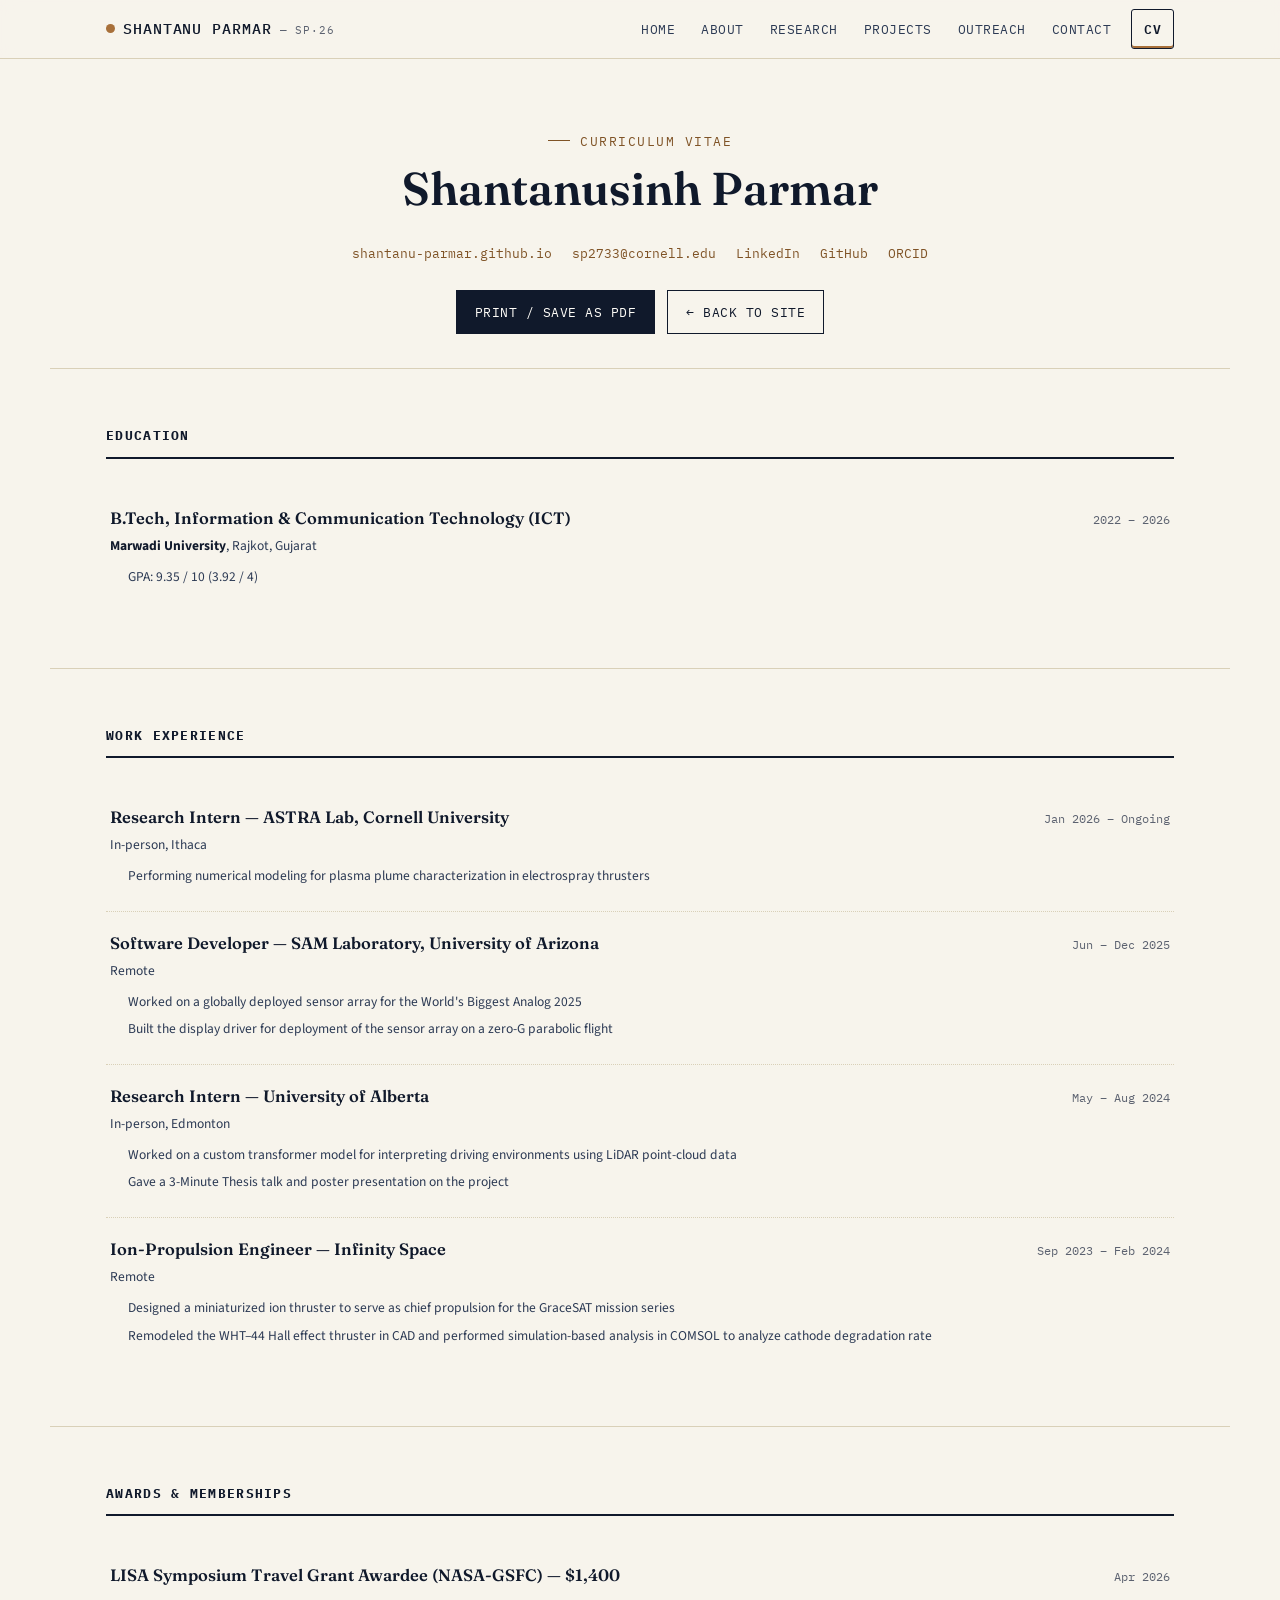
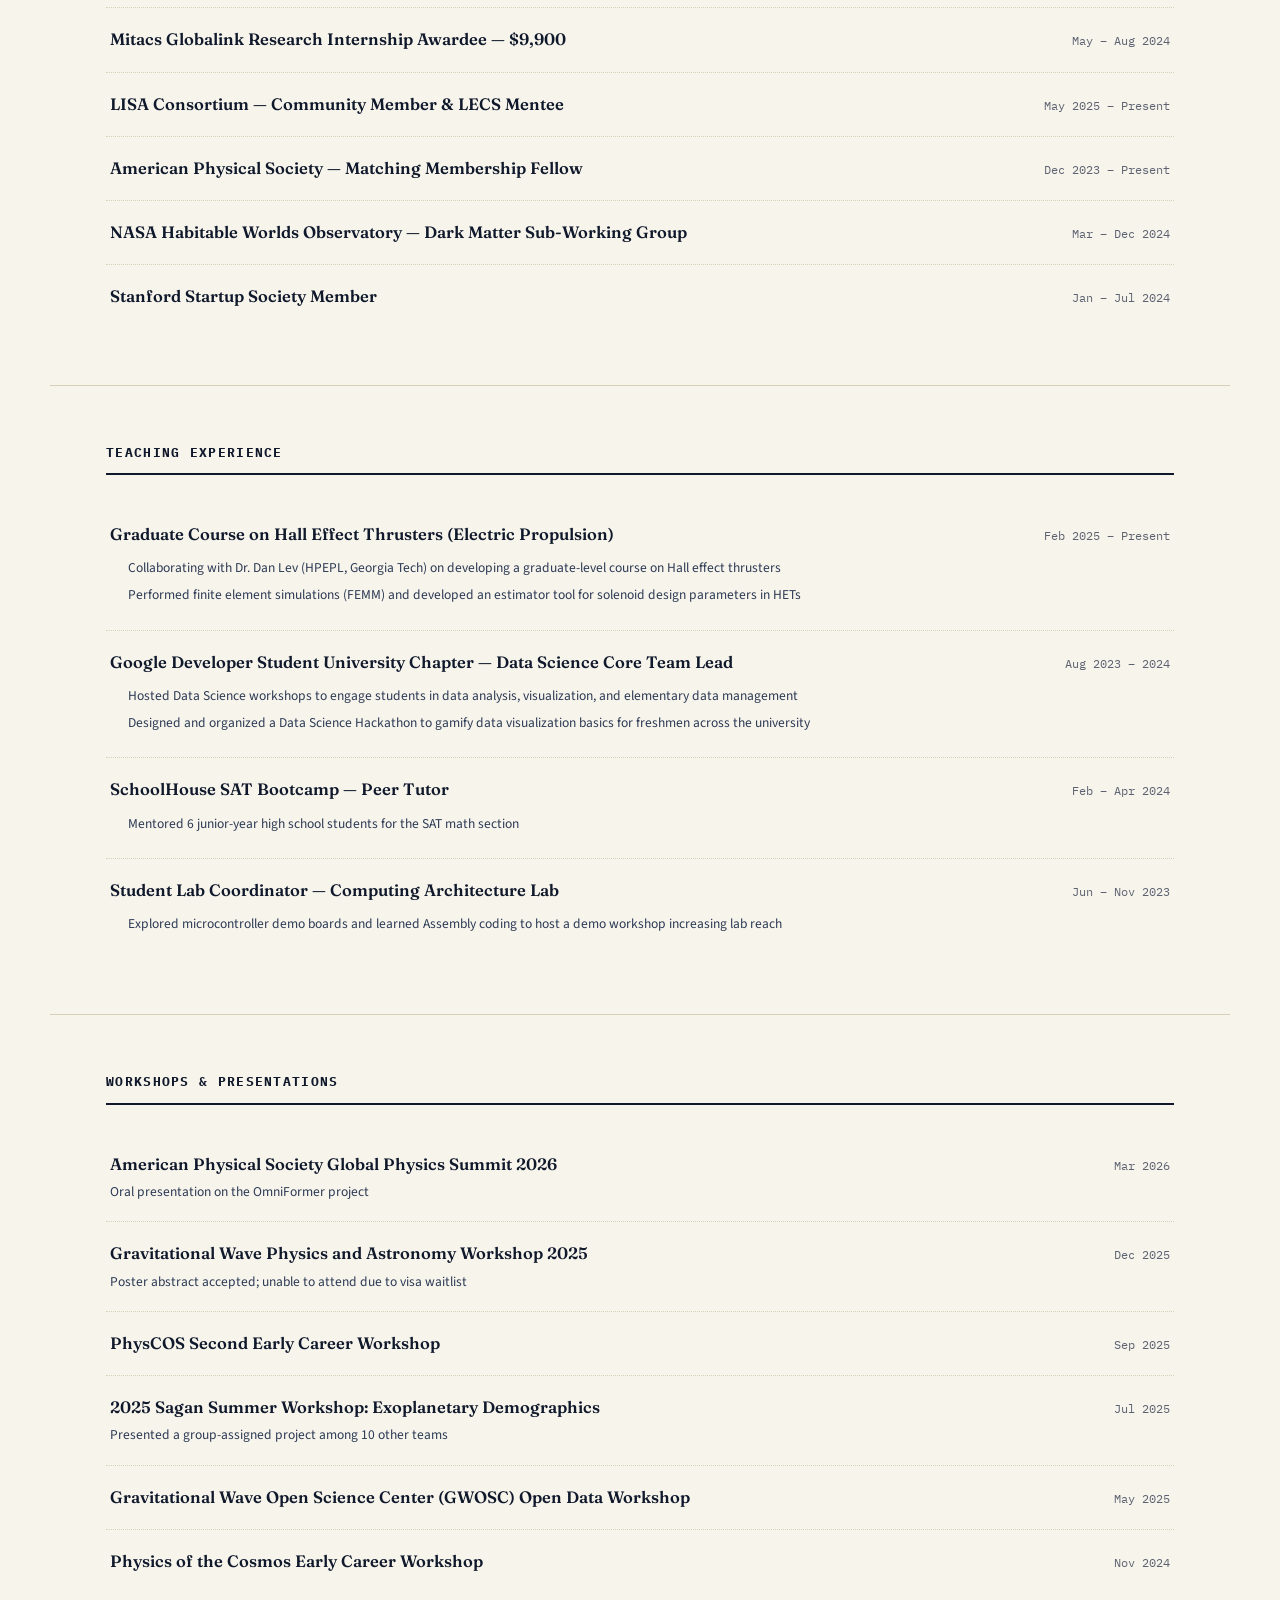
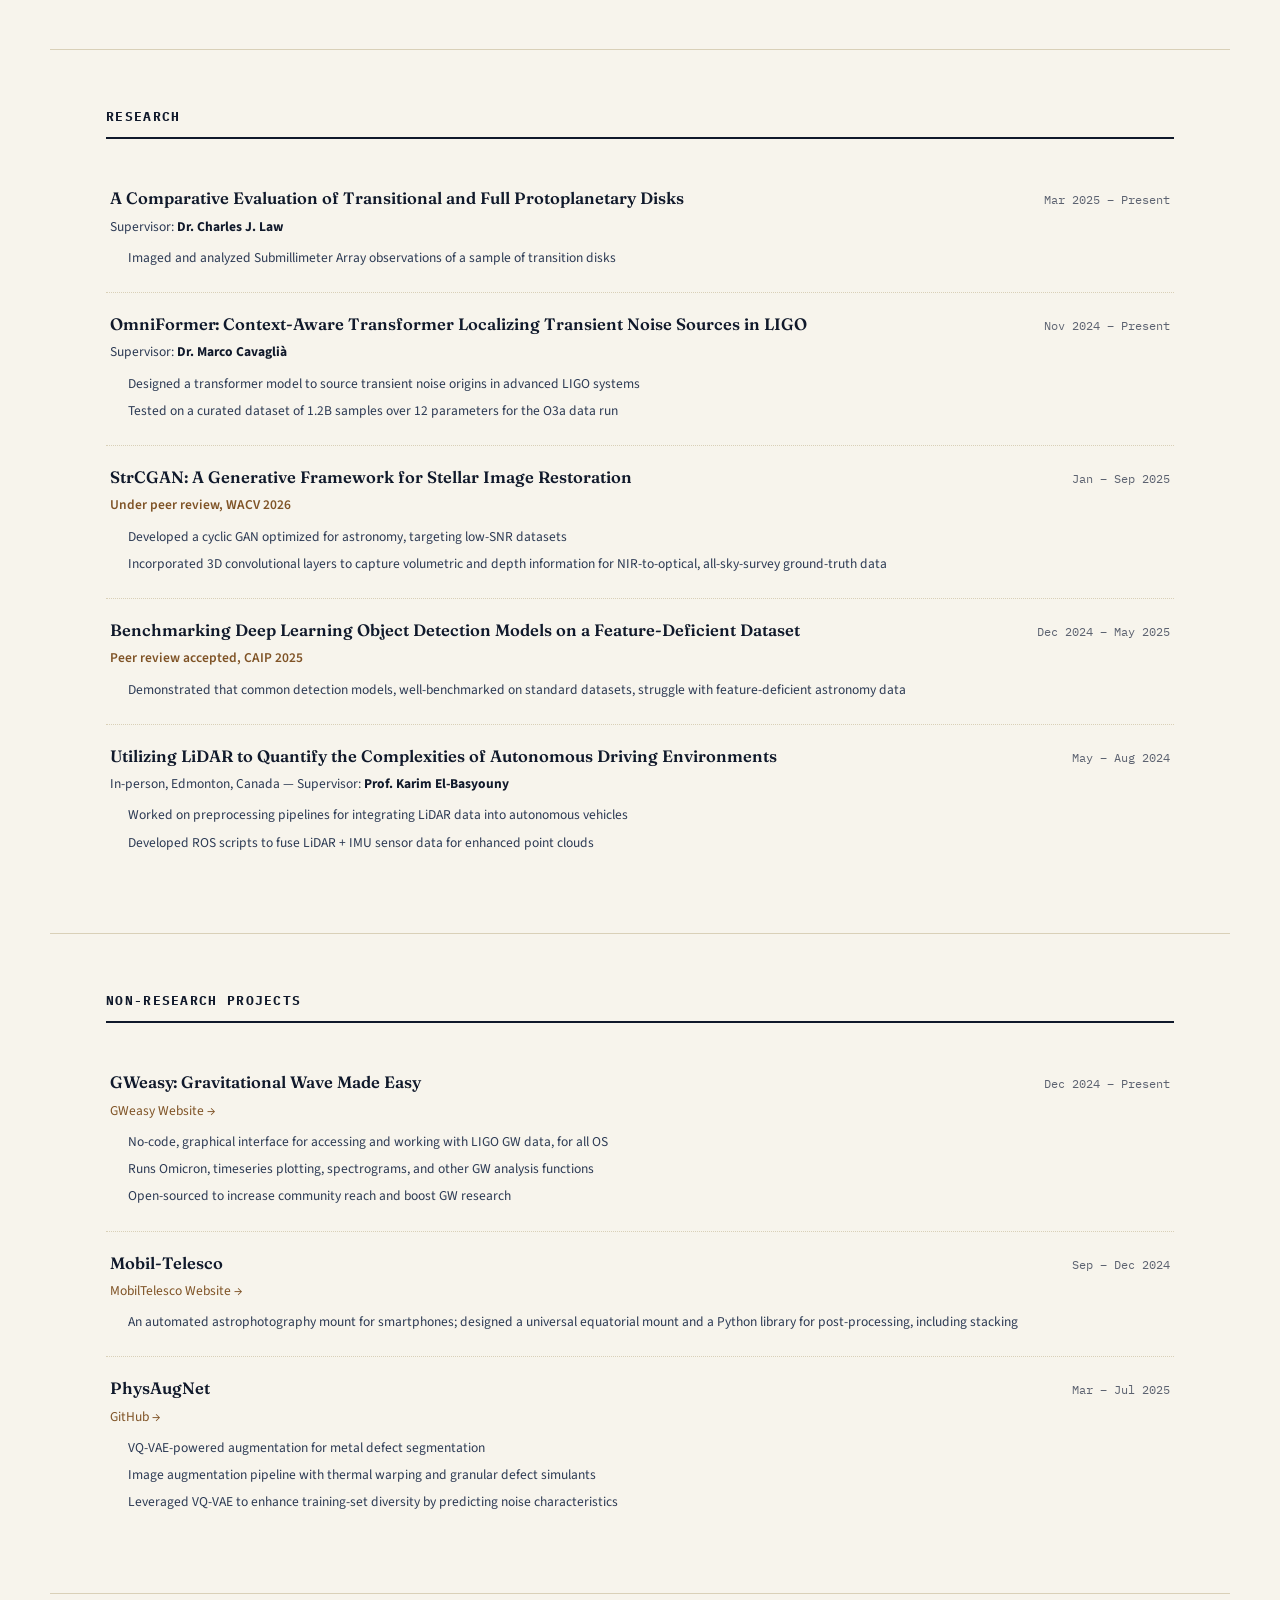
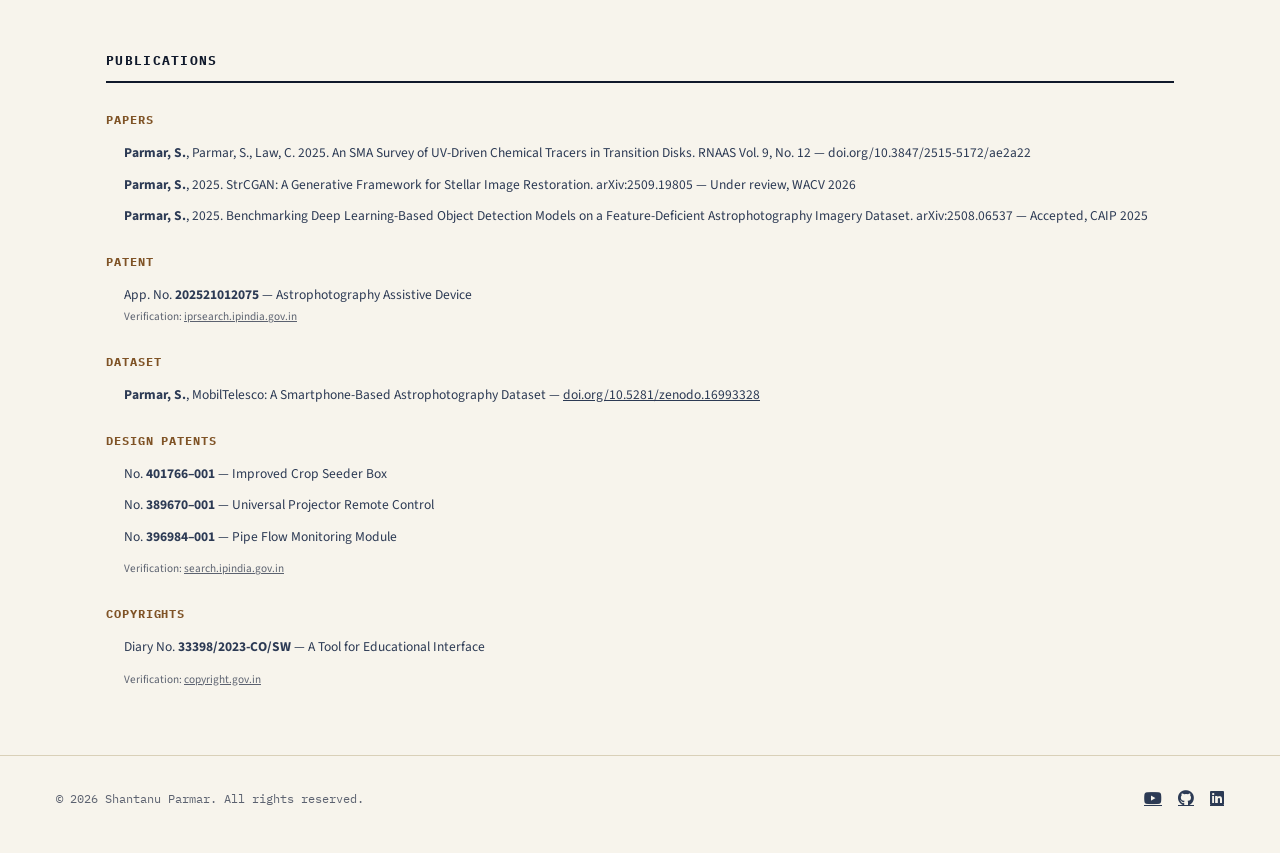
==== cv.html @ f1ae8188 "Update print statement from 'Hello' to 'Goodbye'" ====
<!DOCTYPE html>
<html lang="en">
<head>
<meta charset="utf-8">
<meta name="viewport" content="width=device-width, initial-scale=1">
<title>CV — Shantanu Parmar</title>
<meta name="author" content="Shantanu Parmar">
<link rel="preconnect" href="https://fonts.googleapis.com">
<link rel="preconnect" href="https://fonts.gstatic.com" crossorigin>
<link href="https://fonts.googleapis.com/css2?family=Fraunces:ital,opsz,wght@0,9..144,500;0,9..144,600;1,9..144,500&family=Source+Sans+3:wght@400;500;600;700&family=IBM+Plex+Mono:wght@400;500&display=swap" rel="stylesheet">
<link rel="stylesheet" href="https://cdnjs.cloudflare.com/ajax/libs/font-awesome/5.15.4/css/all.min.css">
<style>
/* ==========================================================================
   Shantanu Parmar — Academic site
   Design tokens
   ========================================================================== */
:root {
  /* Color */
  --ink:        #10192b;   /* primary dark ink — text, nav */
  --ink-soft:   #2c3a54;   /* secondary ink — subheads */
  --paper:      #f7f4ec;   /* warm parchment background */
  --paper-deep: #efe9d9;   /* recessed panel / card background */
  --paper-line: #d9d0b8;   /* hairline rule on paper */
  --brass:      #a8703a;   /* primary accent — links, active state */
  --brass-deep: #7f5326;   /* hover / pressed accent */
  --crimson:    #7c3230;   /* status: accepted / talk */
  --pine:       #3c5a44;   /* status: ongoing / oral */
  --slate:      #5c6270;   /* muted text */
  --white:      #fffdf8;

  /* Type */
  --font-display: 'Fraunces', 'Iowan Old Style', Georgia, serif;
  --font-body: 'Source Sans 3', 'Inter', -apple-system, BlinkMacSystemFont, sans-serif;
  --font-mono: 'IBM Plex Mono', 'SFMono-Regular', Consolas, monospace;

  /* Layout */
  --content-w: 980px;
  --wide-w: 1180px;
  --gutter: clamp(20px, 5vw, 56px);
}

/* ==========================================================================
   Reset
   ========================================================================== */
* { margin: 0; padding: 0; box-sizing: border-box; }

html {
  background: var(--paper);
  scroll-behavior: smooth;
}

body {
  font-family: var(--font-body);
  background: var(--paper);
  color: var(--ink);
  line-height: 1.65;
  font-size: 16px;
  -webkit-font-smoothing: antialiased;
}

a { color: inherit; }
img { max-width: 100%; display: block; }
ul { list-style: none; }

::selection { background: var(--brass); color: var(--white); }

:focus-visible {
  outline: 2px solid var(--brass);
  outline-offset: 3px;
}

/* faint star-field texture, used sparingly behind hero sections */
.field-tex {
  position: absolute;
  inset: 0;
  pointer-events: none;
  background-image:
    radial-gradient(1px 1px at 10% 20%, rgba(16,25,43,0.18) 0, transparent 60%),
    radial-gradient(1px 1px at 80% 10%, rgba(16,25,43,0.14) 0, transparent 60%),
    radial-gradient(1.5px 1.5px at 60% 65%, rgba(16,25,43,0.16) 0, transparent 60%),
    radial-gradient(1px 1px at 30% 80%, rgba(16,25,43,0.12) 0, transparent 60%),
    radial-gradient(1px 1px at 92% 55%, rgba(16,25,43,0.14) 0, transparent 60%),
    radial-gradient(1.5px 1.5px at 45% 35%, rgba(16,25,43,0.10) 0, transparent 60%);
  opacity: 0.9;
}

/* ==========================================================================
   Eyebrow / catalog-style labels — the page's recurring signature device.
   Modeled on astronomical object designations (e.g. "SP-01 · RESEARCH").
   ========================================================================== */
.eyebrow {
  display: inline-flex;
  align-items: center;
  gap: 10px;
  font-family: var(--font-mono);
  font-size: 12.5px;
  letter-spacing: 0.12em;
  text-transform: uppercase;
  color: var(--brass-deep);
}

.eyebrow::before {
  content: '';
  width: 22px;
  height: 1px;
  background: var(--brass-deep);
  display: inline-block;
}

/* ==========================================================================
   Header / Navigation
   ========================================================================== */
.site-header {
  position: sticky;
  top: 0;
  z-index: 100;
  background: rgba(247, 244, 236, 0.92);
  backdrop-filter: blur(8px);
  border-bottom: 1px solid var(--paper-line);
}

.nav-wrap {
  max-width: var(--wide-w);
  margin: 0 auto;
  padding: 16px var(--gutter);
  display: flex;
  align-items: center;
  justify-content: space-between;
  gap: 24px;
}

.brand {
  font-family: var(--font-mono);
  font-size: 15px;
  font-weight: 500;
  letter-spacing: 0.06em;
  text-decoration: none;
  color: var(--ink);
  display: flex;
  align-items: baseline;
  gap: 8px;
  white-space: nowrap;
}

.brand .mark {
  display: inline-block;
  width: 9px;
  height: 9px;
  border-radius: 50%;
  background: var(--brass);
  transform: translateY(-1px);
}

.brand small {
  font-size: 11px;
  color: var(--slate);
  font-weight: 400;
}

nav.primary-nav ul {
  display: flex;
  align-items: center;
  gap: 2px;
  flex-wrap: wrap;
}

nav.primary-nav a {
  font-family: var(--font-mono);
  font-size: 12.5px;
  letter-spacing: 0.04em;
  text-transform: uppercase;
  text-decoration: none;
  color: var(--ink-soft);
  padding: 8px 12px;
  border-radius: 3px;
  transition: color 0.15s ease, background 0.15s ease;
}

nav.primary-nav a:hover { color: var(--brass-deep); background: var(--paper-deep); }

nav.primary-nav a.active {
  color: var(--ink);
  font-weight: 600;
  box-shadow: inset 0 -2px 0 var(--brass);
}

nav.primary-nav a.cv-link {
  border: 1px solid var(--ink);
  color: var(--ink);
  margin-left: 6px;
}
nav.primary-nav a.cv-link:hover { background: var(--ink); color: var(--white); }

.nav-toggle {
  display: none;
  background: none;
  border: 1px solid var(--ink);
  width: 38px;
  height: 34px;
  border-radius: 3px;
  cursor: pointer;
  align-items: center;
  justify-content: center;
}
.nav-toggle span, .nav-toggle span::before, .nav-toggle span::after {
  content: '';
  display: block;
  width: 18px;
  height: 1.5px;
  background: var(--ink);
  position: relative;
}
.nav-toggle span::before { position: absolute; top: -6px; }
.nav-toggle span::after { position: absolute; top: 6px; }

@media (max-width: 880px) {
  .nav-toggle { display: flex; }
  nav.primary-nav {
    display: none;
    width: 100%;
    order: 3;
  }
  nav.primary-nav.open { display: block; }
  nav.primary-nav ul { flex-direction: column; align-items: stretch; padding: 10px 0 4px; }
  nav.primary-nav a { padding: 10px 4px; }
  .nav-wrap { flex-wrap: wrap; }
}

/* ==========================================================================
   Page header (non-home pages)
   ========================================================================== */
.page-header {
  max-width: var(--wide-w);
  margin: 0 auto;
  padding: 64px var(--gutter) 40px;
  border-bottom: 1px solid var(--paper-line);
}

.page-header h1 {
  font-family: var(--font-display);
  font-size: clamp(34px, 5vw, 52px);
  font-weight: 600;
  margin-top: 14px;
  color: var(--ink);
}

.page-header .lede {
  font-size: 17px;
  color: var(--slate);
  max-width: 640px;
  margin-top: 14px;
}

/* ==========================================================================
   Hero (home page)
   ========================================================================== */
.hero {
  position: relative;
  overflow: hidden;
  border-bottom: 1px solid var(--paper-line);
}

.hero-inner {
  position: relative;
  z-index: 1;
  max-width: var(--wide-w);
  margin: 0 auto;
  padding: 88px var(--gutter) 72px;
  display: grid;
  grid-template-columns: 1.4fr 1fr;
  gap: 56px;
  align-items: center;
}

.hero h1 {
  font-family: var(--font-display);
  font-size: clamp(40px, 6vw, 68px);
  line-height: 1.04;
  font-weight: 600;
  color: var(--ink);
  margin: 18px 0 20px;
}

.hero h1 em {
  font-style: italic;
  color: var(--brass-deep);
}

.hero .role {
  font-size: 18px;
  color: var(--ink-soft);
  max-width: 520px;
  margin-bottom: 26px;
}

.hero .coords {
  font-family: var(--font-mono);
  font-size: 12.5px;
  color: var(--slate);
  border-top: 1px solid var(--paper-line);
  padding-top: 16px;
  margin-top: 30px;
  display: flex;
  flex-wrap: wrap;
  gap: 24px;
}

.hero-actions {
  display: flex;
  gap: 12px;
  flex-wrap: wrap;
}

.hero-portrait {
  position: relative;
  justify-self: center;
}

.hero-portrait .frame {
  width: 100%;
  max-width: 320px;
  aspect-ratio: 4/5;
  overflow: hidden;
  border: 1px solid var(--ink);
  background: var(--paper-deep);
  box-shadow: 10px 10px 0 var(--paper-line);
}

.hero-portrait img { width: 100%; height: 100%; object-fit: cover; }

.hero-portrait .tag {
  position: absolute;
  bottom: -14px;
  left: -14px;
  background: var(--ink);
  color: var(--white);
  font-family: var(--font-mono);
  font-size: 11px;
  letter-spacing: 0.08em;
  padding: 6px 10px;
}

@media (max-width: 780px) {
  .hero-inner { grid-template-columns: 1fr; padding-top: 56px; }
  .hero-portrait { order: -1; max-width: 220px; margin: 0 auto; }
}

/* ==========================================================================
   Buttons
   ========================================================================== */
.btn {
  display: inline-flex;
  align-items: center;
  gap: 8px;
  font-family: var(--font-mono);
  font-size: 12.5px;
  letter-spacing: 0.04em;
  text-transform: uppercase;
  text-decoration: none;
  padding: 11px 18px;
  border: 1px solid var(--ink);
  color: var(--ink);
  transition: all 0.15s ease;
  background: transparent;
}
.btn:hover { background: var(--ink); color: var(--white); }

.btn.primary { background: var(--ink); color: var(--white); }
.btn.primary:hover { background: var(--brass-deep); border-color: var(--brass-deep); }

.btn.small { padding: 7px 12px; font-size: 11.5px; }

/* ==========================================================================
   Sections / generic content blocks
   ========================================================================== */
.section {
  max-width: var(--wide-w);
  margin: 0 auto;
  padding: 56px var(--gutter);
  border-bottom: 1px solid var(--paper-line);
}

.section:last-of-type { border-bottom: none; }

.section-head {
  margin-bottom: 34px;
  max-width: 640px;
}

.section-head h2 {
  font-family: var(--font-display);
  font-size: clamp(26px, 3.4vw, 36px);
  font-weight: 600;
  margin-top: 10px;
}

.section-head p { color: var(--slate); margin-top: 10px; font-size: 15px; }

/* ==========================================================================
   Home — highlight strip
   ========================================================================== */
.stat-strip {
  display: grid;
  grid-template-columns: repeat(4, 1fr);
  border: 1px solid var(--ink);
}

.stat-strip div {
  padding: 22px 20px;
  border-right: 1px solid var(--paper-line);
}
.stat-strip div:last-child { border-right: none; }

.stat-strip .num {
  font-family: var(--font-display);
  font-size: 30px;
  color: var(--ink);
}
.stat-strip .label {
  font-family: var(--font-mono);
  font-size: 11px;
  letter-spacing: 0.06em;
  text-transform: uppercase;
  color: var(--slate);
  margin-top: 6px;
}

@media (max-width: 700px) {
  .stat-strip { grid-template-columns: 1fr 1fr; }
  .stat-strip div:nth-child(2) { border-right: none; }
  .stat-strip div:nth-child(1), .stat-strip div:nth-child(2) { border-bottom: 1px solid var(--paper-line); }
}

/* ==========================================================================
   Home — focus areas
   ========================================================================== */
.focus-grid {
  display: grid;
  grid-template-columns: repeat(3, 1fr);
  gap: 1px;
  background: var(--paper-line);
  border: 1px solid var(--paper-line);
}

.focus-card {
  background: var(--paper);
  padding: 28px 24px;
}

.focus-card .idx {
  font-family: var(--font-mono);
  font-size: 12px;
  color: var(--brass-deep);
}

.focus-card h3 {
  font-family: var(--font-display);
  font-size: 20px;
  margin: 10px 0 8px;
}

.focus-card p { font-size: 14.5px; color: var(--slate); }

@media (max-width: 780px) {
  .focus-grid { grid-template-columns: 1fr; }
}

/* ==========================================================================
   About page
   ========================================================================== */
.about-layout {
  display: grid;
  grid-template-columns: 300px 1fr;
  gap: 48px;
}

.about-layout .portrait {
  border: 1px solid var(--ink);
  overflow: hidden;
  aspect-ratio: 4/5;
}
.about-layout .portrait img { width: 100%; height: 100%; object-fit: cover; }

.about-copy p { margin-bottom: 16px; font-size: 15.5px; }
.about-copy p:last-child { margin-bottom: 0; }

@media (max-width: 720px) {
  .about-layout { grid-template-columns: 1fr; }
  .about-layout .portrait { max-width: 240px; margin: 0 auto; }
}

/* Education timeline */
.timeline { border-top: 1px solid var(--ink); }

.timeline-item {
  border-bottom: 1px solid var(--paper-line);
}

.timeline-head {
  width: 100%;
  display: flex;
  align-items: center;
  justify-content: space-between;
  gap: 20px;
  padding: 20px 4px;
  background: none;
  border: none;
  cursor: pointer;
  text-align: left;
  font-family: var(--font-body);
}

.timeline-head .inst {
  display: flex;
  align-items: center;
  gap: 16px;
}

.timeline-head img {
  width: 52px;
  height: 52px;
  object-fit: contain;
  background: var(--white);
  border: 1px solid var(--paper-line);
  padding: 4px;
  flex-shrink: 0;
}

.timeline-head h3 {
  font-family: var(--font-display);
  font-size: 19px;
  font-weight: 600;
}

.timeline-head .yrs {
  font-family: var(--font-mono);
  font-size: 12px;
  color: var(--slate);
  white-space: nowrap;
}

.timeline-head .chev {
  font-family: var(--font-mono);
  color: var(--brass-deep);
  transition: transform 0.2s ease;
  flex-shrink: 0;
}

.timeline-item.open .chev { transform: rotate(45deg); }

.timeline-body {
  display: none;
  padding: 0 4px 26px 68px;
}
.timeline-item.open .timeline-body { display: block; }

.timeline-body li {
  font-size: 14px;
  color: var(--ink-soft);
  padding: 6px 0;
  border-bottom: 1px dotted var(--paper-line);
}
.timeline-body li:last-child { border-bottom: none; }
.timeline-body a { color: var(--brass-deep); }

/* Associations */
.assoc-grid {
  display: grid;
  grid-template-columns: repeat(auto-fit, minmax(200px, 1fr));
  gap: 20px;
}

.assoc-card {
  border: 1px solid var(--paper-line);
  background: var(--paper-deep);
  padding: 20px;
  text-align: center;
}

.assoc-card img { height: 56px; margin: 0 auto 14px; object-fit: contain; }
.assoc-card p { font-size: 13px; color: var(--ink-soft); }
.assoc-card b { color: var(--ink); }

/* ==========================================================================
   Research
   ========================================================================== */
.domain-label {
  font-family: var(--font-mono);
  font-size: 13px;
  letter-spacing: 0.1em;
  text-transform: uppercase;
  color: var(--ink);
  border-bottom: 2px solid var(--ink);
  padding-bottom: 10px;
  margin: 48px 0 28px;
}
.domain-label:first-child { margin-top: 0; }

.research-card {
  display: grid;
  grid-template-columns: 260px 1fr;
  gap: 30px;
  padding: 30px 0;
  border-bottom: 1px solid var(--paper-line);
}
.research-card:last-child { border-bottom: none; }

.research-card .media {
  width: 100%;
  aspect-ratio: 16/10;
  overflow: hidden;
  border: 1px solid var(--ink);
  background: #000;
}
.research-card .media img, .research-card .media video { width: 100%; height: 100%; object-fit: cover; }

.research-card h3 {
  font-family: var(--font-display);
  font-size: 19px;
  font-weight: 600;
  margin-bottom: 8px;
}

.tag-row { display: flex; flex-wrap: wrap; gap: 8px; margin-bottom: 10px; }

.tag {
  font-family: var(--font-mono);
  font-size: 11px;
  letter-spacing: 0.03em;
  padding: 4px 9px;
  border: 1px solid currentColor;
}
.tag.venue { color: var(--brass-deep); }
.tag.accepted { color: var(--pine); }
.tag.talk { color: var(--crimson); }
.tag.status { color: var(--slate); }

.research-card .meta {
  font-family: var(--font-mono);
  font-size: 12px;
  color: var(--slate);
  font-style: normal;
  margin-bottom: 12px;
}

.research-card p.abstract { font-size: 14.5px; color: var(--ink-soft); margin-bottom: 14px; }

.link-row { display: flex; flex-wrap: wrap; gap: 10px; }
.link-row a {
  font-family: var(--font-mono);
  font-size: 11.5px;
  text-transform: uppercase;
  letter-spacing: 0.03em;
  text-decoration: none;
  padding: 7px 12px;
  border: 1px solid var(--ink);
  color: var(--ink);
}
.link-row a:hover { background: var(--ink); color: var(--white); }

@media (max-width: 720px) {
  .research-card { grid-template-columns: 1fr; }
}

/* ==========================================================================
   Projects
   ========================================================================== */
.project-grid {
  display: grid;
  grid-template-columns: repeat(auto-fit, minmax(260px, 1fr));
  gap: 24px;
}

.project-card {
  border: 1px solid var(--paper-line);
  background: var(--white);
  transition: box-shadow 0.15s ease, transform 0.15s ease;
}
.project-card:hover { box-shadow: 6px 6px 0 var(--paper-line); transform: translate(-2px, -2px); }

.project-card .thumb {
  aspect-ratio: 16/10;
  overflow: hidden;
  border-bottom: 1px solid var(--paper-line);
  background: var(--paper-deep);
}
.project-card .thumb img { width: 100%; height: 100%; object-fit: cover; }

.project-card .body { padding: 18px; }
.project-card h3 {
  font-family: var(--font-display);
  font-size: 16.5px;
  font-weight: 600;
  margin-bottom: 12px;
  min-height: 44px;
}

.project-card .links { display: flex; gap: 14px; flex-wrap: wrap; }
.project-card .links a {
  font-family: var(--font-mono);
  font-size: 11.5px;
  text-transform: uppercase;
  color: var(--brass-deep);
  text-decoration: none;
}
.project-card .links a:hover { text-decoration: underline; }

/* ==========================================================================
   Outreach
   ========================================================================== */
.outreach-group h3 {
  font-family: var(--font-display);
  font-size: 20px;
  margin: 40px 0 16px;
}
.outreach-group:first-child h3 { margin-top: 0; }

.talk-list li {
  border-bottom: 1px solid var(--paper-line);
  padding: 14px 0;
  display: flex;
  justify-content: space-between;
  align-items: baseline;
  gap: 16px;
  flex-wrap: wrap;
}
.talk-list li:last-child { border-bottom: none; }

.talk-list .title { font-size: 14.5px; color: var(--ink-soft); flex: 1; min-width: 220px; }

.talk-list a.watch {
  font-family: var(--font-mono);
  font-size: 11.5px;
  text-transform: uppercase;
  text-decoration: none;
  color: var(--brass-deep);
  border-bottom: 1px solid var(--brass-deep);
  white-space: nowrap;
}
.talk-list a.watch:hover { color: var(--brass); }

/* ==========================================================================
   Contact
   ========================================================================== */
.contact-grid {
  display: grid;
  grid-template-columns: repeat(auto-fit, minmax(220px, 1fr));
  gap: 1px;
  background: var(--paper-line);
  border: 1px solid var(--paper-line);
}

.contact-card {
  background: var(--paper);
  padding: 26px 22px;
}

.contact-card h3 {
  font-family: var(--font-mono);
  font-size: 12px;
  letter-spacing: 0.08em;
  text-transform: uppercase;
  color: var(--brass-deep);
  margin-bottom: 10px;
}

.contact-card a, .contact-card span { font-size: 14.5px; color: var(--ink-soft); text-decoration: none; }
.contact-card a:hover { color: var(--brass-deep); text-decoration: underline; }

.contact-card ul.icons { display: flex; gap: 16px; }
.contact-card ul.icons a { font-size: 20px; color: var(--ink); }
.contact-card ul.icons a:hover { color: var(--brass-deep); }

/* Beyond research / hobbies strip */
.photo-strip {
  display: flex;
  gap: 6px;
  overflow-x: auto;
  padding-bottom: 6px;
}
.photo-strip img {
  width: 150px;
  height: 190px;
  object-fit: cover;
  border: 1px solid var(--ink);
  flex-shrink: 0;
}

/* ==========================================================================
   Footer
   ========================================================================== */
footer.site-footer {
  border-top: 1px solid var(--paper-line);
  padding: 30px var(--gutter) 40px;
}

.footer-inner {
  max-width: var(--wide-w);
  margin: 0 auto;
  display: flex;
  justify-content: space-between;
  align-items: center;
  gap: 16px;
  flex-wrap: wrap;
}

.footer-inner .copy {
  font-family: var(--font-mono);
  font-size: 11.5px;
  color: var(--slate);
}

.footer-inner ul.icons { display: flex; gap: 16px; }
.footer-inner ul.icons a { color: var(--ink-soft); font-size: 16px; }
.footer-inner ul.icons a:hover { color: var(--brass-deep); }

/* ==========================================================================
   CV page
   ========================================================================== */
.cv-head {
  max-width: var(--wide-w);
  margin: 0 auto;
  padding: 64px var(--gutter) 34px;
  text-align: center;
  border-bottom: 1px solid var(--paper-line);
}

.cv-head h1 {
  font-family: var(--font-display);
  font-size: clamp(32px, 5vw, 46px);
  font-weight: 600;
  color: var(--ink);
}

.cv-head .meta-row {
  font-family: var(--font-mono);
  font-size: 12.5px;
  color: var(--slate);
  margin-top: 16px;
  display: flex;
  justify-content: center;
  gap: 20px;
  flex-wrap: wrap;
}
.cv-head .meta-row a { color: var(--brass-deep); text-decoration: none; }
.cv-head .meta-row a:hover { text-decoration: underline; }

.cv-actions {
  margin-top: 26px;
  display: flex;
  gap: 12px;
  justify-content: center;
  flex-wrap: wrap;
}

.cv-entry {
  padding: 18px 4px;
  border-bottom: 1px dotted var(--paper-line);
}
.cv-entry:last-child { border-bottom: none; }

.cv-entry-head {
  display: flex;
  justify-content: space-between;
  align-items: baseline;
  gap: 16px;
  flex-wrap: wrap;
}

.cv-entry h3 {
  font-family: var(--font-display);
  font-size: 16.5px;
  font-weight: 600;
  color: var(--ink);
}

.cv-entry .date {
  font-family: var(--font-mono);
  font-size: 11.5px;
  color: var(--slate);
  white-space: nowrap;
}

.cv-entry .sub { font-size: 13.5px; color: var(--ink-soft); margin-top: 3px; }
.cv-entry .sub strong { color: var(--ink); }

.cv-entry ul { margin-top: 9px; padding-left: 18px; }
.cv-entry li { font-size: 13.5px; color: var(--ink-soft); margin-bottom: 5px; }

.cv-entry .highlight { color: var(--brass-deep); font-weight: 600; }
.cv-entry a { color: var(--brass-deep); text-decoration: none; }
.cv-entry a:hover { text-decoration: underline; }

.pub-group { margin-top: 26px; }
.pub-group:first-child { margin-top: 0; }
.pub-group h4 {
  font-family: var(--font-mono);
  font-size: 11.5px;
  letter-spacing: 0.08em;
  text-transform: uppercase;
  color: var(--brass-deep);
  margin-bottom: 12px;
}
.pub-group ul { padding-left: 18px; }
.pub-group li { font-size: 13.5px; color: var(--ink-soft); margin-bottom: 10px; line-height: 1.6; }
.pub-group li small { color: var(--slate); }

@media print {
  .site-header, .cv-actions, footer.site-footer, .field-tex { display: none !important; }
  body { background: #fff; }
  .cv-head, .section { border: none !important; padding: 6px 0 !important; }
  .cv-entry, .research-card { break-inside: avoid; }
  a { color: #000 !important; text-decoration: none !important; }
  .domain-label { color: #000 !important; border-color: #000 !important; }
}

/* ==========================================================================
   Utility
   ========================================================================== */
.reduced-motion, .no-motion * { transition: none !important; animation: none !important; }

@media (prefers-reduced-motion: reduce) {
  * { transition: none !important; animation: none !important; scroll-behavior: auto !important; }
}

</style>
</head>
<body>

<header class="site-header">
  <div class="nav-wrap">
    <a class="brand" href="index.html"><span class="mark"></span>SHANTANU PARMAR <small>&mdash; SP·26</small></a>
    <button class="nav-toggle" aria-label="Toggle navigation"><span></span></button>
    <nav class="primary-nav">
      <ul>
        <li><a href="index.html">Home</a></li>
        <li><a href="about.html">About</a></li>
        <li><a href="research.html">Research</a></li>
        <li><a href="projects.html">Projects</a></li>
        <li><a href="outreach.html">Outreach</a></li>
        <li><a href="contact.html">Contact</a></li>
        <li><a href="cv.html" class="cv-link active">CV</a></li>
      </ul>
    </nav>
  </div>
</header>

<div class="cv-head">
  <span class="eyebrow" style="justify-content:center;">Curriculum Vitae</span>
  <h1>Shantanusinh Parmar</h1>
  <div class="meta-row">
    <a href="index.html">shantanu-parmar.github.io</a>
    <a href="mailto:sp2733@cornell.edu">sp2733@cornell.edu</a>
    <a href="https://linkedin.com/in/shantanuparmar/" target="_blank" rel="noopener">LinkedIn</a>
    <a href="https://github.com/Shantanu-Parmar" target="_blank" rel="noopener">GitHub</a>
    <a href="https://orcid.org/0009-0008-1376-0048" target="_blank" rel="noopener">ORCID</a>
  </div>
  <div class="cv-actions">
    <button class="btn primary" onclick="window.print()">Print / Save as PDF</button>
    <a class="btn" href="index.html">← Back to site</a>
  </div>
</div>

<section class="section">
  <h2 class="domain-label" style="margin-top:0;">Education</h2>
  <div class="cv-entry">
    <div class="cv-entry-head">
      <h3>B.Tech, Information &amp; Communication Technology (ICT)</h3>
      <span class="date">2022 – 2026</span>
    </div>
    <p class="sub"><strong>Marwadi University</strong>, Rajkot, Gujarat</p>
    <ul><li>GPA: 9.35 / 10 (3.92 / 4)</li></ul>
  </div>
</section>

<section class="section">
  <h2 class="domain-label" style="margin-top:0;">Work Experience</h2>

  <div class="cv-entry">
    <div class="cv-entry-head">
      <h3>Research Intern — ASTRA Lab, Cornell University</h3>
      <span class="date">Jan 2026 – Ongoing</span>
    </div>
    <p class="sub">In-person, Ithaca</p>
    <ul><li>Performing numerical modeling for plasma plume characterization in electrospray thrusters</li></ul>
  </div>

  <div class="cv-entry">
    <div class="cv-entry-head">
      <h3>Software Developer — SAM Laboratory, University of Arizona</h3>
      <span class="date">Jun – Dec 2025</span>
    </div>
    <p class="sub">Remote</p>
    <ul>
      <li>Worked on a globally deployed sensor array for the World's Biggest Analog 2025</li>
      <li>Built the display driver for deployment of the sensor array on a zero-G parabolic flight</li>
    </ul>
  </div>

  <div class="cv-entry">
    <div class="cv-entry-head">
      <h3>Research Intern — University of Alberta</h3>
      <span class="date">May – Aug 2024</span>
    </div>
    <p class="sub">In-person, Edmonton</p>
    <ul>
      <li>Worked on a custom transformer model for interpreting driving environments using LiDAR point-cloud data</li>
      <li>Gave a 3-Minute Thesis talk and poster presentation on the project</li>
    </ul>
  </div>

  <div class="cv-entry">
    <div class="cv-entry-head">
      <h3>Ion-Propulsion Engineer — Infinity Space</h3>
      <span class="date">Sep 2023 – Feb 2024</span>
    </div>
    <p class="sub">Remote</p>
    <ul>
      <li>Designed a miniaturized ion thruster to serve as chief propulsion for the GraceSAT mission series</li>
      <li>Remodeled the WHT–44 Hall effect thruster in CAD and performed simulation-based analysis in COMSOL to analyze cathode degradation rate</li>
    </ul>
  </div>
</section>

<section class="section">
  <h2 class="domain-label" style="margin-top:0;">Awards &amp; Memberships</h2>

  <div class="cv-entry">
    <div class="cv-entry-head"><h3>LISA Symposium Travel Grant Awardee (NASA-GSFC) — $1,400</h3><span class="date">Apr 2026</span></div>
  </div>
  <div class="cv-entry">
    <div class="cv-entry-head"><h3>Mitacs Globalink Research Internship Awardee — $9,900</h3><span class="date">May – Aug 2024</span></div>
  </div>
  <div class="cv-entry">
    <div class="cv-entry-head"><h3>LISA Consortium — Community Member &amp; LECS Mentee</h3><span class="date">May 2025 – Present</span></div>
  </div>
  <div class="cv-entry">
    <div class="cv-entry-head"><h3>American Physical Society — Matching Membership Fellow</h3><span class="date">Dec 2023 – Present</span></div>
  </div>
  <div class="cv-entry">
    <div class="cv-entry-head"><h3>NASA Habitable Worlds Observatory — Dark Matter Sub-Working Group</h3><span class="date">Mar – Dec 2024</span></div>
  </div>
  <div class="cv-entry">
    <div class="cv-entry-head"><h3>Stanford Startup Society Member</h3><span class="date">Jan – Jul 2024</span></div>
  </div>
</section>

<section class="section">
  <h2 class="domain-label" style="margin-top:0;">Teaching Experience</h2>

  <div class="cv-entry">
    <div class="cv-entry-head">
      <h3>Graduate Course on Hall Effect Thrusters (Electric Propulsion)</h3>
      <span class="date">Feb 2025 – Present</span>
    </div>
    <ul>
      <li>Collaborating with Dr. Dan Lev (HPEPL, Georgia Tech) on developing a graduate-level course on Hall effect thrusters</li>
      <li>Performed finite element simulations (FEMM) and developed an estimator tool for solenoid design parameters in HETs</li>
    </ul>
  </div>

  <div class="cv-entry">
    <div class="cv-entry-head">
      <h3>Google Developer Student University Chapter — Data Science Core Team Lead</h3>
      <span class="date">Aug 2023 – 2024</span>
    </div>
    <ul>
      <li>Hosted Data Science workshops to engage students in data analysis, visualization, and elementary data management</li>
      <li>Designed and organized a Data Science Hackathon to gamify data visualization basics for freshmen across the university</li>
    </ul>
  </div>

  <div class="cv-entry">
    <div class="cv-entry-head">
      <h3>SchoolHouse SAT Bootcamp — Peer Tutor</h3>
      <span class="date">Feb – Apr 2024</span>
    </div>
    <ul><li>Mentored 6 junior-year high school students for the SAT math section</li></ul>
  </div>

  <div class="cv-entry">
    <div class="cv-entry-head">
      <h3>Student Lab Coordinator — Computing Architecture Lab</h3>
      <span class="date">Jun – Nov 2023</span>
    </div>
    <ul><li>Explored microcontroller demo boards and learned Assembly coding to host a demo workshop increasing lab reach</li></ul>
  </div>
</section>

<section class="section">
  <h2 class="domain-label" style="margin-top:0;">Workshops &amp; Presentations</h2>

  <div class="cv-entry">
    <div class="cv-entry-head"><h3>American Physical Society Global Physics Summit 2026</h3><span class="date">Mar 2026</span></div>
    <p class="sub">Oral presentation on the OmniFormer project</p>
  </div>
  <div class="cv-entry">
    <div class="cv-entry-head"><h3>Gravitational Wave Physics and Astronomy Workshop 2025</h3><span class="date">Dec 2025</span></div>
    <p class="sub">Poster abstract accepted; unable to attend due to visa waitlist</p>
  </div>
  <div class="cv-entry">
    <div class="cv-entry-head"><h3>PhysCOS Second Early Career Workshop</h3><span class="date">Sep 2025</span></div>
  </div>
  <div class="cv-entry">
    <div class="cv-entry-head"><h3>2025 Sagan Summer Workshop: Exoplanetary Demographics</h3><span class="date">Jul 2025</span></div>
    <p class="sub">Presented a group-assigned project among 10 other teams</p>
  </div>
  <div class="cv-entry">
    <div class="cv-entry-head"><h3>Gravitational Wave Open Science Center (GWOSC) Open Data Workshop</h3><span class="date">May 2025</span></div>
  </div>
  <div class="cv-entry">
    <div class="cv-entry-head"><h3>Physics of the Cosmos Early Career Workshop</h3><span class="date">Nov 2024</span></div>
  </div>
</section>

<section class="section">
  <h2 class="domain-label" style="margin-top:0;">Research</h2>

  <div class="cv-entry">
    <div class="cv-entry-head">
      <h3>A Comparative Evaluation of Transitional and Full Protoplanetary Disks</h3>
      <span class="date">Mar 2025 – Present</span>
    </div>
    <p class="sub">Supervisor: <strong>Dr. Charles J. Law</strong></p>
    <ul><li>Imaged and analyzed Submillimeter Array observations of a sample of transition disks</li></ul>
  </div>

  <div class="cv-entry">
    <div class="cv-entry-head">
      <h3>OmniFormer: Context-Aware Transformer Localizing Transient Noise Sources in LIGO</h3>
      <span class="date">Nov 2024 – Present</span>
    </div>
    <p class="sub">Supervisor: <strong>Dr. Marco Cavaglià</strong></p>
    <ul>
      <li>Designed a transformer model to source transient noise origins in advanced LIGO systems</li>
      <li>Tested on a curated dataset of 1.2B samples over 12 parameters for the O3a data run</li>
    </ul>
  </div>

  <div class="cv-entry">
    <div class="cv-entry-head">
      <h3>StrCGAN: A Generative Framework for Stellar Image Restoration</h3>
      <span class="date">Jan – Sep 2025</span>
    </div>
    <p class="sub"><span class="highlight">Under peer review, WACV 2026</span></p>
    <ul>
      <li>Developed a cyclic GAN optimized for astronomy, targeting low-SNR datasets</li>
      <li>Incorporated 3D convolutional layers to capture volumetric and depth information for NIR-to-optical, all-sky-survey ground-truth data</li>
    </ul>
  </div>

  <div class="cv-entry">
    <div class="cv-entry-head">
      <h3>Benchmarking Deep Learning Object Detection Models on a Feature-Deficient Dataset</h3>
      <span class="date">Dec 2024 – May 2025</span>
    </div>
    <p class="sub"><span class="highlight">Peer review accepted, CAIP 2025</span></p>
    <ul><li>Demonstrated that common detection models, well-benchmarked on standard datasets, struggle with feature-deficient astronomy data</li></ul>
  </div>

  <div class="cv-entry">
    <div class="cv-entry-head">
      <h3>Utilizing LiDAR to Quantify the Complexities of Autonomous Driving Environments</h3>
      <span class="date">May – Aug 2024</span>
    </div>
    <p class="sub">In-person, Edmonton, Canada — Supervisor: <strong>Prof. Karim El-Basyouny</strong></p>
    <ul>
      <li>Worked on preprocessing pipelines for integrating LiDAR data into autonomous vehicles</li>
      <li>Developed ROS scripts to fuse LiDAR + IMU sensor data for enhanced point clouds</li>
    </ul>
  </div>
</section>

<section class="section">
  <h2 class="domain-label" style="margin-top:0;">Non-Research Projects</h2>

  <div class="cv-entry">
    <div class="cv-entry-head">
      <h3>GWeasy: Gravitational Wave Made Easy</h3>
      <span class="date">Dec 2024 – Present</span>
    </div>
    <p class="sub"><a href="https://shantanu-parmar.github.io/GWeasy/" target="_blank" rel="noopener">GWeasy Website →</a></p>
    <ul>
      <li>No-code, graphical interface for accessing and working with LIGO GW data, for all OS</li>
      <li>Runs Omicron, timeseries plotting, spectrograms, and other GW analysis functions</li>
      <li>Open-sourced to increase community reach and boost GW research</li>
    </ul>
  </div>

  <div class="cv-entry">
    <div class="cv-entry-head">
      <h3>Mobil-Telesco</h3>
      <span class="date">Sep – Dec 2024</span>
    </div>
    <p class="sub"><a href="https://shantanu-parmar.github.io/MobilTelesco/" target="_blank" rel="noopener">MobilTelesco Website →</a></p>
    <ul><li>An automated astrophotography mount for smartphones; designed a universal equatorial mount and a Python library for post-processing, including stacking</li></ul>
  </div>

  <div class="cv-entry">
    <div class="cv-entry-head">
      <h3>PhysAugNet</h3>
      <span class="date">Mar – Jul 2025</span>
    </div>
    <p class="sub"><a href="https://github.com/Shantanu-Parmar/PhysAugNet" target="_blank" rel="noopener">GitHub →</a></p>
    <ul>
      <li>VQ-VAE-powered augmentation for metal defect segmentation</li>
      <li>Image augmentation pipeline with thermal warping and granular defect simulants</li>
      <li>Leveraged VQ-VAE to enhance training-set diversity by predicting noise characteristics</li>
    </ul>
  </div>
</section>

<section class="section" style="border-bottom:none;">
  <h2 class="domain-label" style="margin-top:0;">Publications</h2>

  <div class="pub-group">
    <h4>Papers</h4>
    <ul>
      <li><strong>Parmar, S.</strong>, Parmar, S., Law, C. 2025. An SMA Survey of UV-Driven Chemical Tracers in Transition Disks. <span class="highlight">RNAAS Vol. 9, No. 12</span> — doi.org/10.3847/2515-5172/ae2a22</li>
      <li><strong>Parmar, S.</strong>, 2025. StrCGAN: A Generative Framework for Stellar Image Restoration. arXiv:2509.19805 — <span class="highlight">Under review, WACV 2026</span></li>
      <li><strong>Parmar, S.</strong>, 2025. Benchmarking Deep Learning-Based Object Detection Models on a Feature-Deficient Astrophotography Imagery Dataset. arXiv:2508.06537 — <span class="highlight">Accepted, CAIP 2025</span></li>
    </ul>
  </div>

  <div class="pub-group">
    <h4>Patent</h4>
    <ul>
      <li>App. No. <strong>202521012075</strong> — Astrophotography Assistive Device<br>
        <small>Verification: <a href="https://iprsearch.ipindia.gov.in/PublicSearch/PublicationSearch/ApplicationStatus" target="_blank" rel="noopener">iprsearch.ipindia.gov.in</a></small>
      </li>
    </ul>
  </div>

  <div class="pub-group">
    <h4>Dataset</h4>
    <ul>
      <li><strong>Parmar, S.</strong>, MobilTelesco: A Smartphone-Based Astrophotography Dataset — <a href="https://doi.org/10.5281/zenodo.16993328" target="_blank" rel="noopener">doi.org/10.5281/zenodo.16993328</a></li>
    </ul>
  </div>

  <div class="pub-group">
    <h4>Design Patents</h4>
    <ul>
      <li>No. <strong>401766–001</strong> — Improved Crop Seeder Box</li>
      <li>No. <strong>389670–001</strong> — Universal Projector Remote Control</li>
      <li>No. <strong>396984–001</strong> — Pipe Flow Monitoring Module</li>
      <li><small>Verification: <a href="https://search.ipindia.gov.in/DesignApplicationStatus/" target="_blank" rel="noopener">search.ipindia.gov.in</a></small></li>
    </ul>
  </div>

  <div class="pub-group">
    <h4>Copyrights</h4>
    <ul>
      <li>Diary No. <strong>33398/2023-CO/SW</strong> — A Tool for Educational Interface</li>
      <li><small>Verification: <a href="https://copyright.gov.in/frmStatus.aspx" target="_blank" rel="noopener">copyright.gov.in</a></small></li>
    </ul>
  </div>
</section>

<footer class="site-footer">
  <div class="footer-inner">
    <span class="copy">© 2026 Shantanu Parmar. All rights reserved.</span>
    <ul class="icons">
      <li><a href="https://youtube.com/@explorare_infinitas" target="_blank" rel="noopener" class="fab fa-youtube" aria-label="YouTube"></a></li>
      <li><a href="https://github.com/Shantanu-Parmar" target="_blank" rel="noopener" class="fab fa-github" aria-label="GitHub"></a></li>
      <li><a href="https://linkedin.com/in/shantanuparmar/" target="_blank" rel="noopener" class="fab fa-linkedin" aria-label="LinkedIn"></a></li>
    </ul>
  </div>
</footer>

<script>
// Mobile nav toggle
document.addEventListener('DOMContentLoaded', () => {
  const toggle = document.querySelector('.nav-toggle');
  const nav = document.querySelector('.primary-nav');
  if (toggle && nav) {
    toggle.addEventListener('click', () => nav.classList.toggle('open'));
  }

  // Education / timeline accordion
  document.querySelectorAll('.timeline-head').forEach((head) => {
    head.addEventListener('click', () => {
      head.closest('.timeline-item').classList.toggle('open');
    });
  });
});

</script>
</body>
</html>
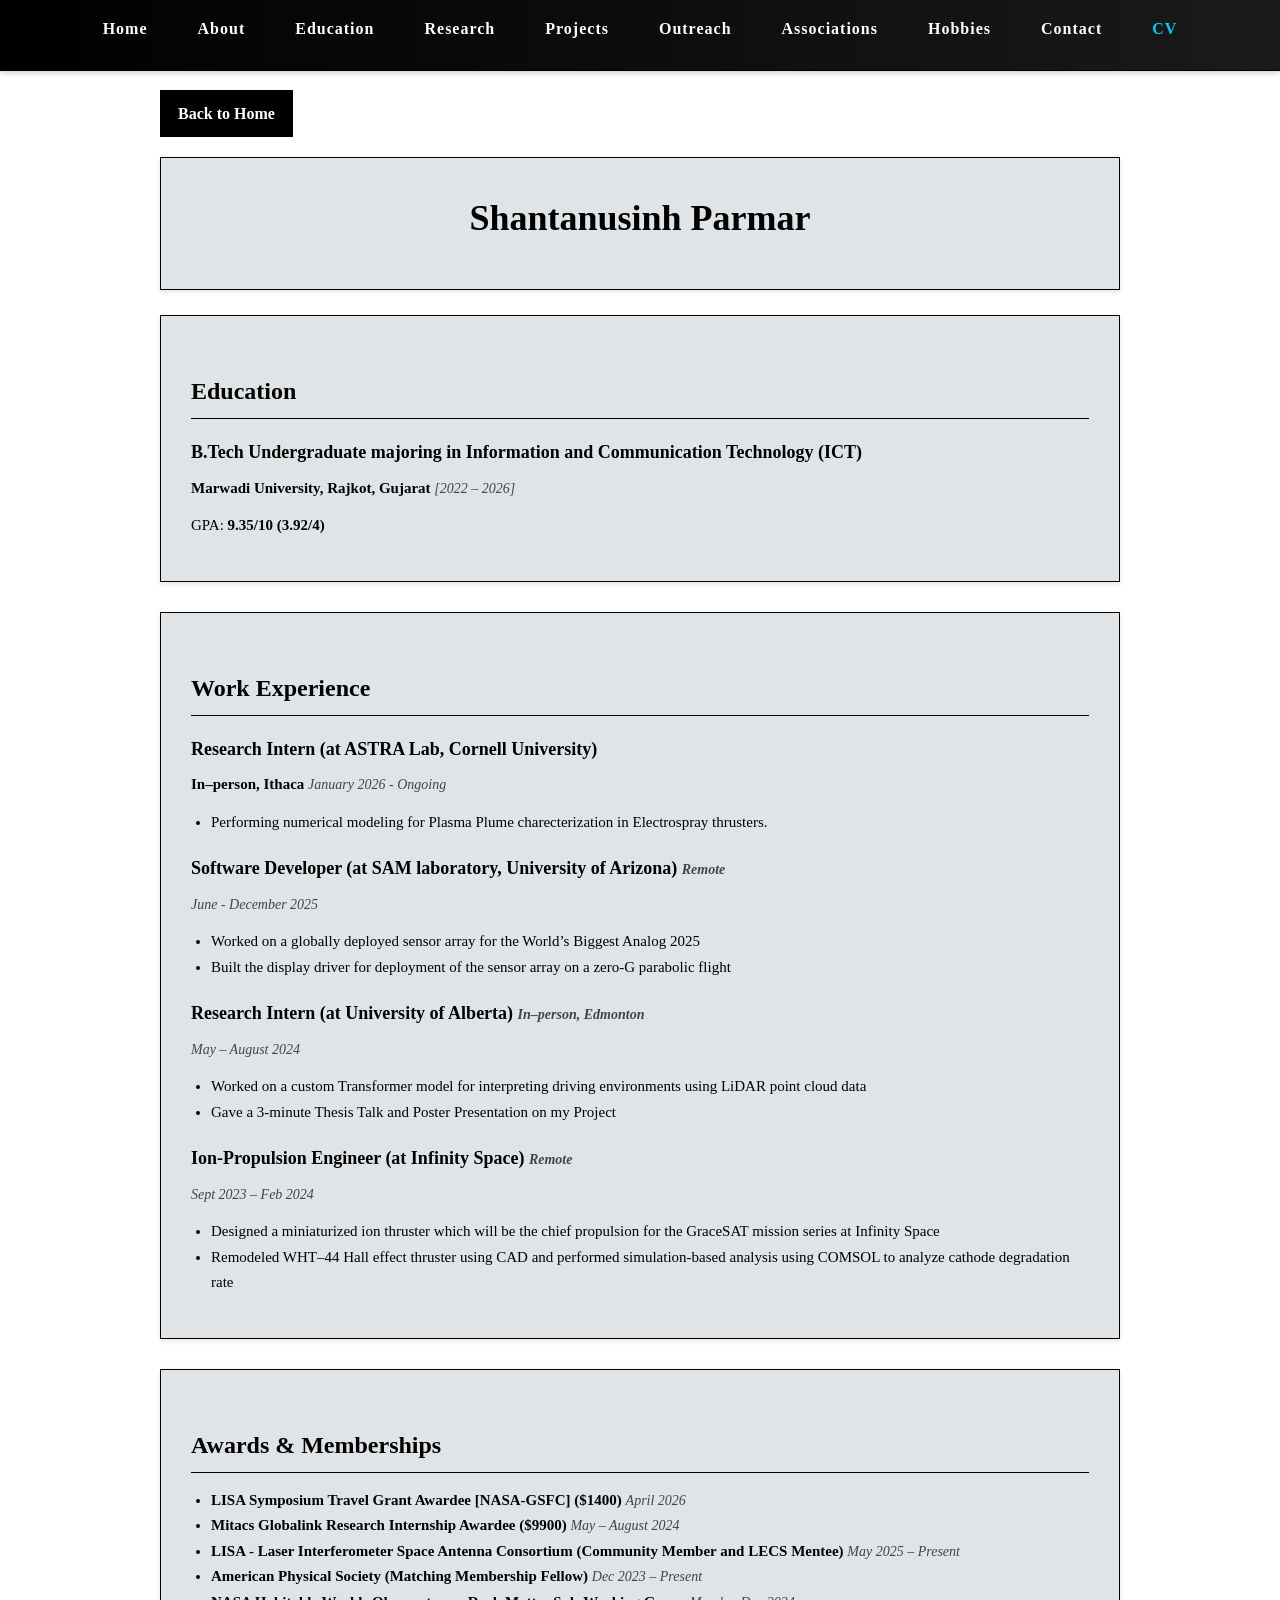
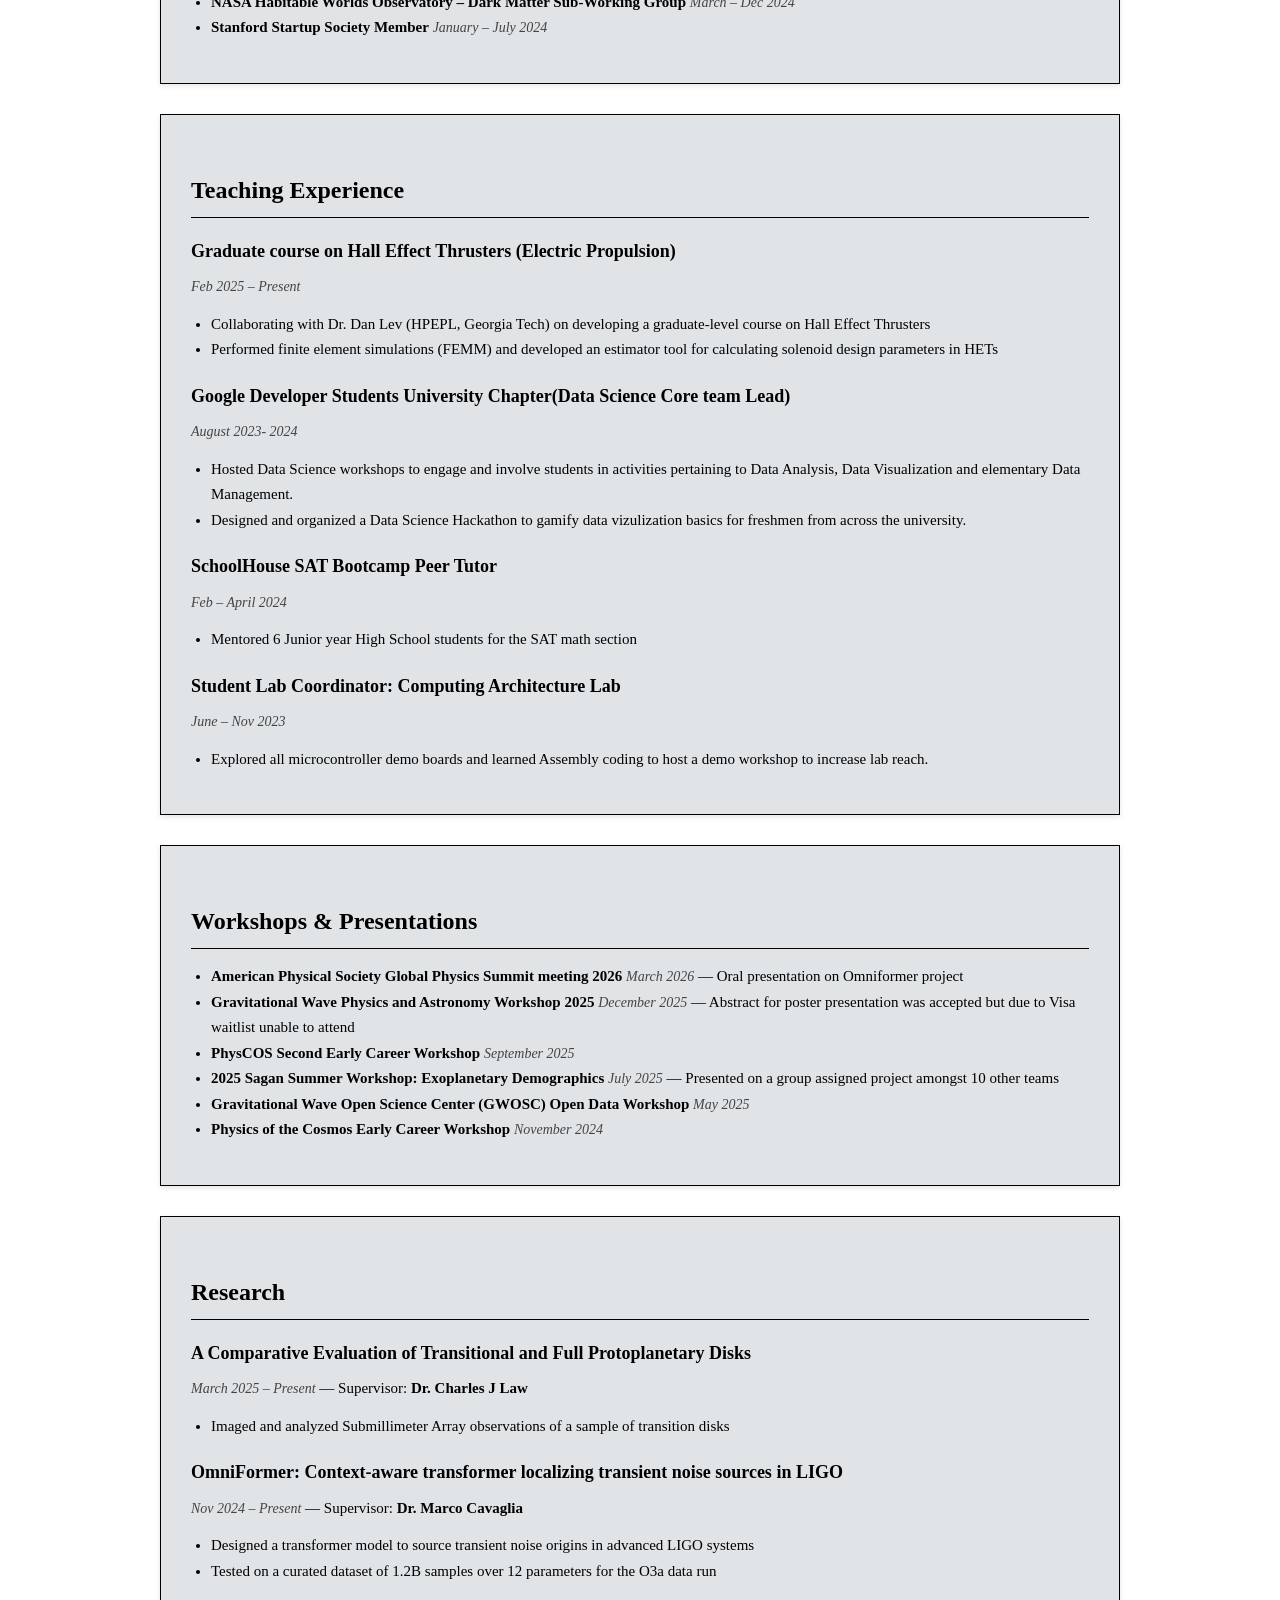
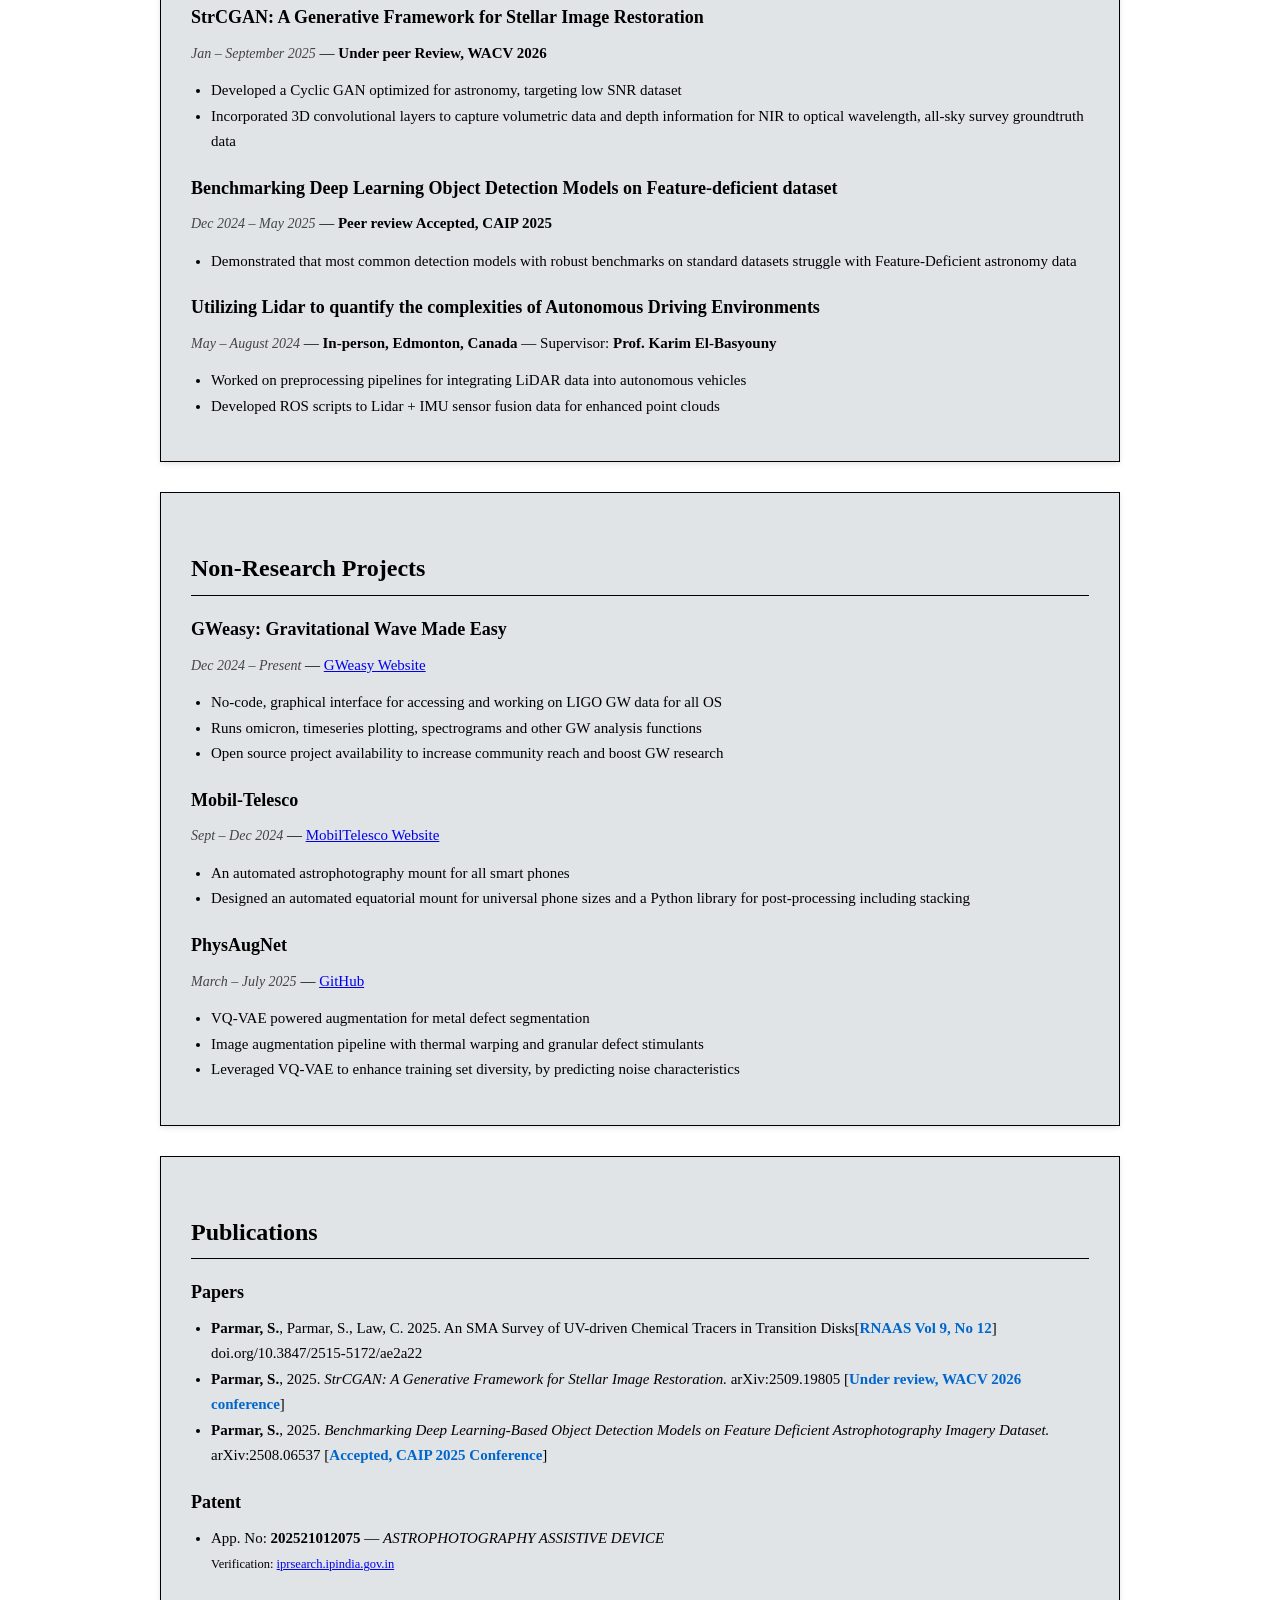
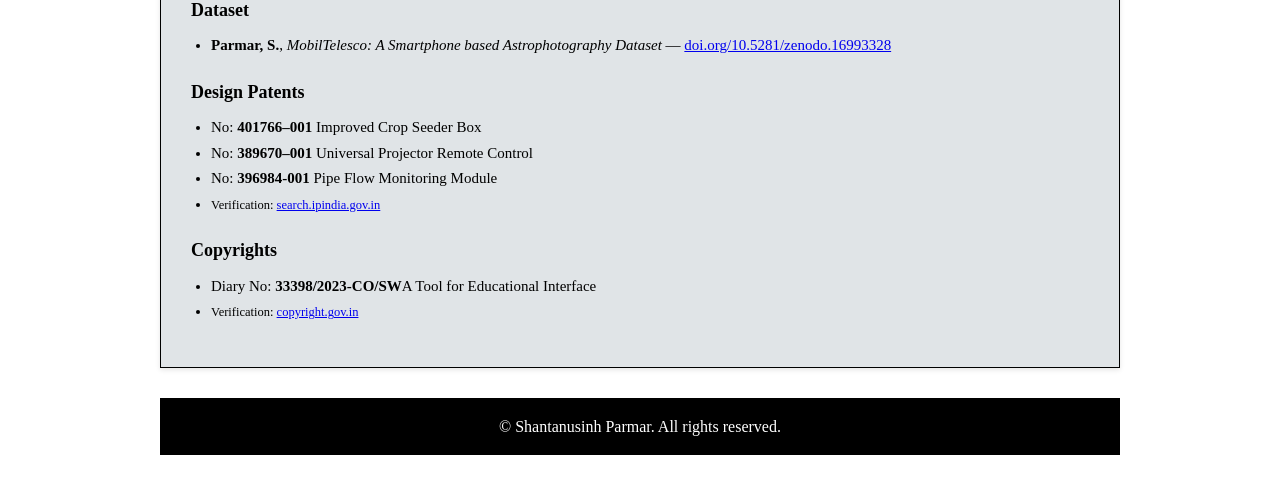
==== commit f43dc926: "Add files via upload" ====
--- a/cv.html
+++ b/cv.html
@@ -1,1290 +1,299 @@
-<!DOCTYPE html>
-<html lang="en">
+<!DOCTYPE HTML>
+<html>
 <head>
-<meta charset="utf-8">
-<meta name="viewport" content="width=device-width, initial-scale=1">
-<title>CV — Shantanu Parmar</title>
-<meta name="author" content="Shantanu Parmar">
-<link rel="preconnect" href="https://fonts.googleapis.com">
-<link rel="preconnect" href="https://fonts.gstatic.com" crossorigin>
-<link href="https://fonts.googleapis.com/css2?family=Fraunces:ital,opsz,wght@0,9..144,500;0,9..144,600;1,9..144,500&family=Source+Sans+3:wght@400;500;600;700&family=IBM+Plex+Mono:wght@400;500&display=swap" rel="stylesheet">
-<link rel="stylesheet" href="https://cdnjs.cloudflare.com/ajax/libs/font-awesome/5.15.4/css/all.min.css">
-<style>
-/* ==========================================================================
-   Shantanu Parmar — Academic site
-   Design tokens
-   ========================================================================== */
-:root {
-  /* Color */
-  --ink:        #10192b;   /* primary dark ink — text, nav */
-  --ink-soft:   #2c3a54;   /* secondary ink — subheads */
-  --paper:      #f7f4ec;   /* warm parchment background */
-  --paper-deep: #efe9d9;   /* recessed panel / card background */
-  --paper-line: #d9d0b8;   /* hairline rule on paper */
-  --brass:      #a8703a;   /* primary accent — links, active state */
-  --brass-deep: #7f5326;   /* hover / pressed accent */
-  --crimson:    #7c3230;   /* status: accepted / talk */
-  --pine:       #3c5a44;   /* status: ongoing / oral */
-  --slate:      #5c6270;   /* muted text */
-  --white:      #fffdf8;
-
-  /* Type */
-  --font-display: 'Fraunces', 'Iowan Old Style', Georgia, serif;
-  --font-body: 'Source Sans 3', 'Inter', -apple-system, BlinkMacSystemFont, sans-serif;
-  --font-mono: 'IBM Plex Mono', 'SFMono-Regular', Consolas, monospace;
-
-  /* Layout */
-  --content-w: 980px;
-  --wide-w: 1180px;
-  --gutter: clamp(20px, 5vw, 56px);
-}
-
-/* ==========================================================================
-   Reset
-   ========================================================================== */
-* { margin: 0; padding: 0; box-sizing: border-box; }
-
-html {
-  background: var(--paper);
-  scroll-behavior: smooth;
-}
-
-body {
-  font-family: var(--font-body);
-  background: var(--paper);
-  color: var(--ink);
-  line-height: 1.65;
-  font-size: 16px;
-  -webkit-font-smoothing: antialiased;
-}
-
-a { color: inherit; }
-img { max-width: 100%; display: block; }
-ul { list-style: none; }
-
-::selection { background: var(--brass); color: var(--white); }
-
-:focus-visible {
-  outline: 2px solid var(--brass);
-  outline-offset: 3px;
-}
-
-/* faint star-field texture, used sparingly behind hero sections */
-.field-tex {
-  position: absolute;
-  inset: 0;
-  pointer-events: none;
-  background-image:
-    radial-gradient(1px 1px at 10% 20%, rgba(16,25,43,0.18) 0, transparent 60%),
-    radial-gradient(1px 1px at 80% 10%, rgba(16,25,43,0.14) 0, transparent 60%),
-    radial-gradient(1.5px 1.5px at 60% 65%, rgba(16,25,43,0.16) 0, transparent 60%),
-    radial-gradient(1px 1px at 30% 80%, rgba(16,25,43,0.12) 0, transparent 60%),
-    radial-gradient(1px 1px at 92% 55%, rgba(16,25,43,0.14) 0, transparent 60%),
-    radial-gradient(1.5px 1.5px at 45% 35%, rgba(16,25,43,0.10) 0, transparent 60%);
-  opacity: 0.9;
-}
-
-/* ==========================================================================
-   Eyebrow / catalog-style labels — the page's recurring signature device.
-   Modeled on astronomical object designations (e.g. "SP-01 · RESEARCH").
-   ========================================================================== */
-.eyebrow {
-  display: inline-flex;
-  align-items: center;
-  gap: 10px;
-  font-family: var(--font-mono);
-  font-size: 12.5px;
-  letter-spacing: 0.12em;
-  text-transform: uppercase;
-  color: var(--brass-deep);
-}
-
-.eyebrow::before {
-  content: '';
-  width: 22px;
-  height: 1px;
-  background: var(--brass-deep);
-  display: inline-block;
-}
-
-/* ==========================================================================
-   Header / Navigation
-   ========================================================================== */
-.site-header {
-  position: sticky;
-  top: 0;
-  z-index: 100;
-  background: rgba(247, 244, 236, 0.92);
-  backdrop-filter: blur(8px);
-  border-bottom: 1px solid var(--paper-line);
-}
-
-.nav-wrap {
-  max-width: var(--wide-w);
-  margin: 0 auto;
-  padding: 16px var(--gutter);
-  display: flex;
-  align-items: center;
-  justify-content: space-between;
-  gap: 24px;
-}
-
-.brand {
-  font-family: var(--font-mono);
-  font-size: 15px;
-  font-weight: 500;
-  letter-spacing: 0.06em;
-  text-decoration: none;
-  color: var(--ink);
-  display: flex;
-  align-items: baseline;
-  gap: 8px;
-  white-space: nowrap;
-}
-
-.brand .mark {
-  display: inline-block;
-  width: 9px;
-  height: 9px;
-  border-radius: 50%;
-  background: var(--brass);
-  transform: translateY(-1px);
-}
-
-.brand small {
-  font-size: 11px;
-  color: var(--slate);
-  font-weight: 400;
-}
-
-nav.primary-nav ul {
-  display: flex;
-  align-items: center;
-  gap: 2px;
-  flex-wrap: wrap;
-}
-
-nav.primary-nav a {
-  font-family: var(--font-mono);
-  font-size: 12.5px;
-  letter-spacing: 0.04em;
-  text-transform: uppercase;
-  text-decoration: none;
-  color: var(--ink-soft);
-  padding: 8px 12px;
-  border-radius: 3px;
-  transition: color 0.15s ease, background 0.15s ease;
-}
-
-nav.primary-nav a:hover { color: var(--brass-deep); background: var(--paper-deep); }
-
-nav.primary-nav a.active {
-  color: var(--ink);
-  font-weight: 600;
-  box-shadow: inset 0 -2px 0 var(--brass);
-}
-
-nav.primary-nav a.cv-link {
-  border: 1px solid var(--ink);
-  color: var(--ink);
-  margin-left: 6px;
-}
-nav.primary-nav a.cv-link:hover { background: var(--ink); color: var(--white); }
-
-.nav-toggle {
-  display: none;
-  background: none;
-  border: 1px solid var(--ink);
-  width: 38px;
-  height: 34px;
-  border-radius: 3px;
-  cursor: pointer;
-  align-items: center;
-  justify-content: center;
-}
-.nav-toggle span, .nav-toggle span::before, .nav-toggle span::after {
-  content: '';
-  display: block;
-  width: 18px;
-  height: 1.5px;
-  background: var(--ink);
-  position: relative;
-}
-.nav-toggle span::before { position: absolute; top: -6px; }
-.nav-toggle span::after { position: absolute; top: 6px; }
-
-@media (max-width: 880px) {
-  .nav-toggle { display: flex; }
-  nav.primary-nav {
-    display: none;
-    width: 100%;
-    order: 3;
-  }
-  nav.primary-nav.open { display: block; }
-  nav.primary-nav ul { flex-direction: column; align-items: stretch; padding: 10px 0 4px; }
-  nav.primary-nav a { padding: 10px 4px; }
-  .nav-wrap { flex-wrap: wrap; }
-}
-
-/* ==========================================================================
-   Page header (non-home pages)
-   ========================================================================== */
-.page-header {
-  max-width: var(--wide-w);
-  margin: 0 auto;
-  padding: 64px var(--gutter) 40px;
-  border-bottom: 1px solid var(--paper-line);
-}
-
-.page-header h1 {
-  font-family: var(--font-display);
-  font-size: clamp(34px, 5vw, 52px);
-  font-weight: 600;
-  margin-top: 14px;
-  color: var(--ink);
-}
-
-.page-header .lede {
-  font-size: 17px;
-  color: var(--slate);
-  max-width: 640px;
-  margin-top: 14px;
-}
-
-/* ==========================================================================
-   Hero (home page)
-   ========================================================================== */
-.hero {
-  position: relative;
-  overflow: hidden;
-  border-bottom: 1px solid var(--paper-line);
-}
-
-.hero-inner {
-  position: relative;
-  z-index: 1;
-  max-width: var(--wide-w);
-  margin: 0 auto;
-  padding: 88px var(--gutter) 72px;
-  display: grid;
-  grid-template-columns: 1.4fr 1fr;
-  gap: 56px;
-  align-items: center;
-}
-
-.hero h1 {
-  font-family: var(--font-display);
-  font-size: clamp(40px, 6vw, 68px);
-  line-height: 1.04;
-  font-weight: 600;
-  color: var(--ink);
-  margin: 18px 0 20px;
-}
-
-.hero h1 em {
-  font-style: italic;
-  color: var(--brass-deep);
-}
-
-.hero .role {
-  font-size: 18px;
-  color: var(--ink-soft);
-  max-width: 520px;
-  margin-bottom: 26px;
-}
-
-.hero .coords {
-  font-family: var(--font-mono);
-  font-size: 12.5px;
-  color: var(--slate);
-  border-top: 1px solid var(--paper-line);
-  padding-top: 16px;
-  margin-top: 30px;
-  display: flex;
-  flex-wrap: wrap;
-  gap: 24px;
-}
-
-.hero-actions {
-  display: flex;
-  gap: 12px;
-  flex-wrap: wrap;
-}
-
-.hero-portrait {
-  position: relative;
-  justify-self: center;
-}
-
-.hero-portrait .frame {
-  width: 100%;
-  max-width: 320px;
-  aspect-ratio: 4/5;
-  overflow: hidden;
-  border: 1px solid var(--ink);
-  background: var(--paper-deep);
-  box-shadow: 10px 10px 0 var(--paper-line);
-}
-
-.hero-portrait img { width: 100%; height: 100%; object-fit: cover; }
-
-.hero-portrait .tag {
-  position: absolute;
-  bottom: -14px;
-  left: -14px;
-  background: var(--ink);
-  color: var(--white);
-  font-family: var(--font-mono);
-  font-size: 11px;
-  letter-spacing: 0.08em;
-  padding: 6px 10px;
-}
-
-@media (max-width: 780px) {
-  .hero-inner { grid-template-columns: 1fr; padding-top: 56px; }
-  .hero-portrait { order: -1; max-width: 220px; margin: 0 auto; }
-}
-
-/* ==========================================================================
-   Buttons
-   ========================================================================== */
-.btn {
-  display: inline-flex;
-  align-items: center;
-  gap: 8px;
-  font-family: var(--font-mono);
-  font-size: 12.5px;
-  letter-spacing: 0.04em;
-  text-transform: uppercase;
-  text-decoration: none;
-  padding: 11px 18px;
-  border: 1px solid var(--ink);
-  color: var(--ink);
-  transition: all 0.15s ease;
-  background: transparent;
-}
-.btn:hover { background: var(--ink); color: var(--white); }
-
-.btn.primary { background: var(--ink); color: var(--white); }
-.btn.primary:hover { background: var(--brass-deep); border-color: var(--brass-deep); }
-
-.btn.small { padding: 7px 12px; font-size: 11.5px; }
-
-/* ==========================================================================
-   Sections / generic content blocks
-   ========================================================================== */
-.section {
-  max-width: var(--wide-w);
-  margin: 0 auto;
-  padding: 56px var(--gutter);
-  border-bottom: 1px solid var(--paper-line);
-}
-
-.section:last-of-type { border-bottom: none; }
-
-.section-head {
-  margin-bottom: 34px;
-  max-width: 640px;
-}
-
-.section-head h2 {
-  font-family: var(--font-display);
-  font-size: clamp(26px, 3.4vw, 36px);
-  font-weight: 600;
-  margin-top: 10px;
-}
-
-.section-head p { color: var(--slate); margin-top: 10px; font-size: 15px; }
-
-/* ==========================================================================
-   Home — highlight strip
-   ========================================================================== */
-.stat-strip {
-  display: grid;
-  grid-template-columns: repeat(4, 1fr);
-  border: 1px solid var(--ink);
-}
-
-.stat-strip div {
-  padding: 22px 20px;
-  border-right: 1px solid var(--paper-line);
-}
-.stat-strip div:last-child { border-right: none; }
-
-.stat-strip .num {
-  font-family: var(--font-display);
-  font-size: 30px;
-  color: var(--ink);
-}
-.stat-strip .label {
-  font-family: var(--font-mono);
-  font-size: 11px;
-  letter-spacing: 0.06em;
-  text-transform: uppercase;
-  color: var(--slate);
-  margin-top: 6px;
-}
-
-@media (max-width: 700px) {
-  .stat-strip { grid-template-columns: 1fr 1fr; }
-  .stat-strip div:nth-child(2) { border-right: none; }
-  .stat-strip div:nth-child(1), .stat-strip div:nth-child(2) { border-bottom: 1px solid var(--paper-line); }
-}
-
-/* ==========================================================================
-   Home — focus areas
-   ========================================================================== */
-.focus-grid {
-  display: grid;
-  grid-template-columns: repeat(3, 1fr);
-  gap: 1px;
-  background: var(--paper-line);
-  border: 1px solid var(--paper-line);
-}
-
-.focus-card {
-  background: var(--paper);
-  padding: 28px 24px;
-}
-
-.focus-card .idx {
-  font-family: var(--font-mono);
-  font-size: 12px;
-  color: var(--brass-deep);
-}
-
-.focus-card h3 {
-  font-family: var(--font-display);
-  font-size: 20px;
-  margin: 10px 0 8px;
-}
-
-.focus-card p { font-size: 14.5px; color: var(--slate); }
-
-@media (max-width: 780px) {
-  .focus-grid { grid-template-columns: 1fr; }
-}
-
-/* ==========================================================================
-   About page
-   ========================================================================== */
-.about-layout {
-  display: grid;
-  grid-template-columns: 300px 1fr;
-  gap: 48px;
-}
-
-.about-layout .portrait {
-  border: 1px solid var(--ink);
-  overflow: hidden;
-  aspect-ratio: 4/5;
-}
-.about-layout .portrait img { width: 100%; height: 100%; object-fit: cover; }
-
-.about-copy p { margin-bottom: 16px; font-size: 15.5px; }
-.about-copy p:last-child { margin-bottom: 0; }
-
-@media (max-width: 720px) {
-  .about-layout { grid-template-columns: 1fr; }
-  .about-layout .portrait { max-width: 240px; margin: 0 auto; }
-}
-
-/* Education timeline */
-.timeline { border-top: 1px solid var(--ink); }
-
-.timeline-item {
-  border-bottom: 1px solid var(--paper-line);
-}
-
-.timeline-head {
-  width: 100%;
-  display: flex;
-  align-items: center;
-  justify-content: space-between;
-  gap: 20px;
-  padding: 20px 4px;
-  background: none;
-  border: none;
-  cursor: pointer;
-  text-align: left;
-  font-family: var(--font-body);
-}
-
-.timeline-head .inst {
-  display: flex;
-  align-items: center;
-  gap: 16px;
-}
-
-.timeline-head img {
-  width: 52px;
-  height: 52px;
-  object-fit: contain;
-  background: var(--white);
-  border: 1px solid var(--paper-line);
-  padding: 4px;
-  flex-shrink: 0;
-}
-
-.timeline-head h3 {
-  font-family: var(--font-display);
-  font-size: 19px;
-  font-weight: 600;
-}
-
-.timeline-head .yrs {
-  font-family: var(--font-mono);
-  font-size: 12px;
-  color: var(--slate);
-  white-space: nowrap;
-}
-
-.timeline-head .chev {
-  font-family: var(--font-mono);
-  color: var(--brass-deep);
-  transition: transform 0.2s ease;
-  flex-shrink: 0;
-}
-
-.timeline-item.open .chev { transform: rotate(45deg); }
-
-.timeline-body {
-  display: none;
-  padding: 0 4px 26px 68px;
-}
-.timeline-item.open .timeline-body { display: block; }
-
-.timeline-body li {
-  font-size: 14px;
-  color: var(--ink-soft);
-  padding: 6px 0;
-  border-bottom: 1px dotted var(--paper-line);
-}
-.timeline-body li:last-child { border-bottom: none; }
-.timeline-body a { color: var(--brass-deep); }
-
-/* Associations */
-.assoc-grid {
-  display: grid;
-  grid-template-columns: repeat(auto-fit, minmax(200px, 1fr));
-  gap: 20px;
-}
-
-.assoc-card {
-  border: 1px solid var(--paper-line);
-  background: var(--paper-deep);
-  padding: 20px;
-  text-align: center;
-}
-
-.assoc-card img { height: 56px; margin: 0 auto 14px; object-fit: contain; }
-.assoc-card p { font-size: 13px; color: var(--ink-soft); }
-.assoc-card b { color: var(--ink); }
-
-/* ==========================================================================
-   Research
-   ========================================================================== */
-.domain-label {
-  font-family: var(--font-mono);
-  font-size: 13px;
-  letter-spacing: 0.1em;
-  text-transform: uppercase;
-  color: var(--ink);
-  border-bottom: 2px solid var(--ink);
-  padding-bottom: 10px;
-  margin: 48px 0 28px;
-}
-.domain-label:first-child { margin-top: 0; }
-
-.research-card {
-  display: grid;
-  grid-template-columns: 260px 1fr;
-  gap: 30px;
-  padding: 30px 0;
-  border-bottom: 1px solid var(--paper-line);
-}
-.research-card:last-child { border-bottom: none; }
-
-.research-card .media {
-  width: 100%;
-  aspect-ratio: 16/10;
-  overflow: hidden;
-  border: 1px solid var(--ink);
-  background: #000;
-}
-.research-card .media img, .research-card .media video { width: 100%; height: 100%; object-fit: cover; }
-
-.research-card h3 {
-  font-family: var(--font-display);
-  font-size: 19px;
-  font-weight: 600;
-  margin-bottom: 8px;
-}
-
-.tag-row { display: flex; flex-wrap: wrap; gap: 8px; margin-bottom: 10px; }
-
-.tag {
-  font-family: var(--font-mono);
-  font-size: 11px;
-  letter-spacing: 0.03em;
-  padding: 4px 9px;
-  border: 1px solid currentColor;
-}
-.tag.venue { color: var(--brass-deep); }
-.tag.accepted { color: var(--pine); }
-.tag.talk { color: var(--crimson); }
-.tag.status { color: var(--slate); }
-
-.research-card .meta {
-  font-family: var(--font-mono);
-  font-size: 12px;
-  color: var(--slate);
-  font-style: normal;
-  margin-bottom: 12px;
-}
-
-.research-card p.abstract { font-size: 14.5px; color: var(--ink-soft); margin-bottom: 14px; }
-
-.link-row { display: flex; flex-wrap: wrap; gap: 10px; }
-.link-row a {
-  font-family: var(--font-mono);
-  font-size: 11.5px;
-  text-transform: uppercase;
-  letter-spacing: 0.03em;
-  text-decoration: none;
-  padding: 7px 12px;
-  border: 1px solid var(--ink);
-  color: var(--ink);
-}
-.link-row a:hover { background: var(--ink); color: var(--white); }
-
-@media (max-width: 720px) {
-  .research-card { grid-template-columns: 1fr; }
-}
-
-/* ==========================================================================
-   Projects
-   ========================================================================== */
-.project-grid {
-  display: grid;
-  grid-template-columns: repeat(auto-fit, minmax(260px, 1fr));
-  gap: 24px;
-}
-
-.project-card {
-  border: 1px solid var(--paper-line);
-  background: var(--white);
-  transition: box-shadow 0.15s ease, transform 0.15s ease;
-}
-.project-card:hover { box-shadow: 6px 6px 0 var(--paper-line); transform: translate(-2px, -2px); }
-
-.project-card .thumb {
-  aspect-ratio: 16/10;
-  overflow: hidden;
-  border-bottom: 1px solid var(--paper-line);
-  background: var(--paper-deep);
-}
-.project-card .thumb img { width: 100%; height: 100%; object-fit: cover; }
-
-.project-card .body { padding: 18px; }
-.project-card h3 {
-  font-family: var(--font-display);
-  font-size: 16.5px;
-  font-weight: 600;
-  margin-bottom: 12px;
-  min-height: 44px;
-}
-
-.project-card .links { display: flex; gap: 14px; flex-wrap: wrap; }
-.project-card .links a {
-  font-family: var(--font-mono);
-  font-size: 11.5px;
-  text-transform: uppercase;
-  color: var(--brass-deep);
-  text-decoration: none;
-}
-.project-card .links a:hover { text-decoration: underline; }
-
-/* ==========================================================================
-   Outreach
-   ========================================================================== */
-.outreach-group h3 {
-  font-family: var(--font-display);
-  font-size: 20px;
-  margin: 40px 0 16px;
-}
-.outreach-group:first-child h3 { margin-top: 0; }
-
-.talk-list li {
-  border-bottom: 1px solid var(--paper-line);
-  padding: 14px 0;
-  display: flex;
-  justify-content: space-between;
-  align-items: baseline;
-  gap: 16px;
-  flex-wrap: wrap;
-}
-.talk-list li:last-child { border-bottom: none; }
-
-.talk-list .title { font-size: 14.5px; color: var(--ink-soft); flex: 1; min-width: 220px; }
-
-.talk-list a.watch {
-  font-family: var(--font-mono);
-  font-size: 11.5px;
-  text-transform: uppercase;
-  text-decoration: none;
-  color: var(--brass-deep);
-  border-bottom: 1px solid var(--brass-deep);
-  white-space: nowrap;
-}
-.talk-list a.watch:hover { color: var(--brass); }
-
-/* ==========================================================================
-   Contact
-   ========================================================================== */
-.contact-grid {
-  display: grid;
-  grid-template-columns: repeat(auto-fit, minmax(220px, 1fr));
-  gap: 1px;
-  background: var(--paper-line);
-  border: 1px solid var(--paper-line);
-}
-
-.contact-card {
-  background: var(--paper);
-  padding: 26px 22px;
-}
-
-.contact-card h3 {
-  font-family: var(--font-mono);
-  font-size: 12px;
-  letter-spacing: 0.08em;
-  text-transform: uppercase;
-  color: var(--brass-deep);
-  margin-bottom: 10px;
-}
-
-.contact-card a, .contact-card span { font-size: 14.5px; color: var(--ink-soft); text-decoration: none; }
-.contact-card a:hover { color: var(--brass-deep); text-decoration: underline; }
-
-.contact-card ul.icons { display: flex; gap: 16px; }
-.contact-card ul.icons a { font-size: 20px; color: var(--ink); }
-.contact-card ul.icons a:hover { color: var(--brass-deep); }
-
-/* Beyond research / hobbies strip */
-.photo-strip {
-  display: flex;
-  gap: 6px;
-  overflow-x: auto;
-  padding-bottom: 6px;
-}
-.photo-strip img {
-  width: 150px;
-  height: 190px;
-  object-fit: cover;
-  border: 1px solid var(--ink);
-  flex-shrink: 0;
-}
-
-/* ==========================================================================
-   Footer
-   ========================================================================== */
-footer.site-footer {
-  border-top: 1px solid var(--paper-line);
-  padding: 30px var(--gutter) 40px;
-}
-
-.footer-inner {
-  max-width: var(--wide-w);
-  margin: 0 auto;
-  display: flex;
-  justify-content: space-between;
-  align-items: center;
-  gap: 16px;
-  flex-wrap: wrap;
-}
-
-.footer-inner .copy {
-  font-family: var(--font-mono);
-  font-size: 11.5px;
-  color: var(--slate);
-}
-
-.footer-inner ul.icons { display: flex; gap: 16px; }
-.footer-inner ul.icons a { color: var(--ink-soft); font-size: 16px; }
-.footer-inner ul.icons a:hover { color: var(--brass-deep); }
-
-/* ==========================================================================
-   CV page
-   ========================================================================== */
-.cv-head {
-  max-width: var(--wide-w);
-  margin: 0 auto;
-  padding: 64px var(--gutter) 34px;
-  text-align: center;
-  border-bottom: 1px solid var(--paper-line);
-}
-
-.cv-head h1 {
-  font-family: var(--font-display);
-  font-size: clamp(32px, 5vw, 46px);
-  font-weight: 600;
-  color: var(--ink);
-}
-
-.cv-head .meta-row {
-  font-family: var(--font-mono);
-  font-size: 12.5px;
-  color: var(--slate);
-  margin-top: 16px;
-  display: flex;
-  justify-content: center;
-  gap: 20px;
-  flex-wrap: wrap;
-}
-.cv-head .meta-row a { color: var(--brass-deep); text-decoration: none; }
-.cv-head .meta-row a:hover { text-decoration: underline; }
-
-.cv-actions {
-  margin-top: 26px;
-  display: flex;
-  gap: 12px;
-  justify-content: center;
-  flex-wrap: wrap;
-}
-
-.cv-entry {
-  padding: 18px 4px;
-  border-bottom: 1px dotted var(--paper-line);
-}
-.cv-entry:last-child { border-bottom: none; }
-
-.cv-entry-head {
-  display: flex;
-  justify-content: space-between;
-  align-items: baseline;
-  gap: 16px;
-  flex-wrap: wrap;
-}
-
-.cv-entry h3 {
-  font-family: var(--font-display);
-  font-size: 16.5px;
-  font-weight: 600;
-  color: var(--ink);
-}
-
-.cv-entry .date {
-  font-family: var(--font-mono);
-  font-size: 11.5px;
-  color: var(--slate);
-  white-space: nowrap;
-}
-
-.cv-entry .sub { font-size: 13.5px; color: var(--ink-soft); margin-top: 3px; }
-.cv-entry .sub strong { color: var(--ink); }
-
-.cv-entry ul { margin-top: 9px; padding-left: 18px; }
-.cv-entry li { font-size: 13.5px; color: var(--ink-soft); margin-bottom: 5px; }
-
-.cv-entry .highlight { color: var(--brass-deep); font-weight: 600; }
-.cv-entry a { color: var(--brass-deep); text-decoration: none; }
-.cv-entry a:hover { text-decoration: underline; }
-
-.pub-group { margin-top: 26px; }
-.pub-group:first-child { margin-top: 0; }
-.pub-group h4 {
-  font-family: var(--font-mono);
-  font-size: 11.5px;
-  letter-spacing: 0.08em;
-  text-transform: uppercase;
-  color: var(--brass-deep);
-  margin-bottom: 12px;
-}
-.pub-group ul { padding-left: 18px; }
-.pub-group li { font-size: 13.5px; color: var(--ink-soft); margin-bottom: 10px; line-height: 1.6; }
-.pub-group li small { color: var(--slate); }
-
-@media print {
-  .site-header, .cv-actions, footer.site-footer, .field-tex { display: none !important; }
-  body { background: #fff; }
-  .cv-head, .section { border: none !important; padding: 6px 0 !important; }
-  .cv-entry, .research-card { break-inside: avoid; }
-  a { color: #000 !important; text-decoration: none !important; }
-  .domain-label { color: #000 !important; border-color: #000 !important; }
-}
-
-/* ==========================================================================
-   Utility
-   ========================================================================== */
-.reduced-motion, .no-motion * { transition: none !important; animation: none !important; }
-
-@media (prefers-reduced-motion: reduce) {
-  * { transition: none !important; animation: none !important; scroll-behavior: auto !important; }
-}
-
-</style>
+    <title>Shantanu Parmar - CV</title>
+    <meta charset="utf-8" />
+    <meta name="viewport" content="width=device-width, initial-scale=1, user-scalable=no" />
+    <link rel="stylesheet" href="https://cdnjs.cloudflare.com/ajax/libs/font-awesome/5.15.4/css/all.min.css" />
+    <style>
+        * { margin: 0; padding: 0; box-sizing: border-box; }
+        html {
+            min-height: 100vh;
+            background-color: #FFFFFF;
+            background-image: url('https://raw.githubusercontent.com/Shantanu-Parmar/Shantanu-Parmar.github.io/ff69d9cd742e639667b9c7c924a69a395768592d/background.svg');
+            background-attachment: fixed;
+        }
+        body {
+            font-family: 'Times New Roman', Times, serif;
+            color: #000000;
+            line-height: 1.7;
+            scroll-behavior: smooth;
+            margin: 0; padding: 0; min-height: 100vh;
+        }
+        nav {
+            background: linear-gradient(90deg, #000000 0%, #1a1a1a 100%);
+            color: #FFFFFF; padding: 15px 0; position: fixed; width: 100%; top: 0; z-index: 1000;
+            border-bottom: 1px solid #000000; box-shadow: 0 2px 5px rgba(0, 0, 0, 0.2);
+        }
+        nav ul { display: flex; justify-content: center; list-style: none; padding: 0; }
+        nav ul li { margin: 0 25px; }
+        nav ul li a { color: #FFFFFF; text-decoration: none; font-size: 16px; font-weight: 600; letter-spacing: 1px; transition: color 0.3s ease; }
+        nav ul li a:hover { color: #CCCCCC; }
+        .container { max-width: 1000px; margin: 90px auto 30px; padding: 0 20px; }
+        section { background-color: #E0E4E7; padding: 30px; margin-bottom: 25px; border: 1px solid #000000; border-radius: 0; box-shadow: 0 2px 5px rgba(0, 0, 0, 0.1); }
+        h1 { font-size: 36px; text-align: center; margin-bottom: 10px; }
+        h2 { font-size: 24px; border-bottom: 1px solid #000; padding-bottom: 6px; margin: 25px 0 15px; }
+        h3 { font-size: 18px; margin: 18px 0 8px; font-weight: 700; }
+        p, ul { margin-bottom: 12px; font-size: 15px; }
+        ul { padding-left: 20px; }
+        .back-btn {
+            display: inline-block; background: #000; color: #FFF; padding: 10px 18px;
+            text-decoration: none; font-weight: 600; border-radius: 0; margin-bottom: 20px;
+            transition: background 0.3s;
+        }
+        .back-btn:hover { background: #333; }
+        .cv-section { margin-bottom: 30px; }
+        .date { font-style: italic; color: #444; font-size: 14px; }
+        .highlight { color: #0066CC; font-weight: 600; }
+        .small { font-size: 13px; }
+        @media (max-width: 768px) {
+            nav ul { flex-direction: column; text-align: center; }
+            nav ul li { margin: 10px 0; }
+            .container { margin-top: 120px; padding: 0 15px; }
+            h1 { font-size: 30px; }
+        }
+    </style>
 </head>
 <body>
 
-<header class="site-header">
-  <div class="nav-wrap">
-    <a class="brand" href="index.html"><span class="mark"></span>SHANTANU PARMAR <small>&mdash; SP·26</small></a>
-    <button class="nav-toggle" aria-label="Toggle navigation"><span></span></button>
-    <nav class="primary-nav">
-      <ul>
-        <li><a href="index.html">Home</a></li>
-        <li><a href="about.html">About</a></li>
-        <li><a href="research.html">Research</a></li>
-        <li><a href="projects.html">Projects</a></li>
-        <li><a href="outreach.html">Outreach</a></li>
-        <li><a href="contact.html">Contact</a></li>
-        <li><a href="cv.html" class="cv-link active">CV</a></li>
-      </ul>
+    <!-- Navigation -->
+    <nav>
+        <ul>
+            <li><a href="index.html">Home</a></li>
+            <li><a href="index.html#abt">About</a></li>
+            <li><a href="index.html#Education">Education</a></li>
+            <li><a href="index.html#work">Research</a></li>
+            <li><a href="index.html#projects">Projects</a></li>
+            <li><a href="index.html#outreach">Outreach</a></li>
+            <li><a href="index.html#associations">Associations</a></li>
+            <li><a href="index.html#hobbies">Hobbies</a></li>
+            <li><a href="index.html#Contact">Contact</a></li>
+            <li><a href="cv.html" style="color: #00CCFF; font-weight: 700;">CV</a></li>
+        </ul>
     </nav>
-  </div>
-</header>
-
-<div class="cv-head">
-  <span class="eyebrow" style="justify-content:center;">Curriculum Vitae</span>
-  <h1>Shantanusinh Parmar</h1>
-  <div class="meta-row">
-    <a href="index.html">shantanu-parmar.github.io</a>
-    <a href="mailto:sp2733@cornell.edu">sp2733@cornell.edu</a>
-    <a href="https://linkedin.com/in/shantanuparmar/" target="_blank" rel="noopener">LinkedIn</a>
-    <a href="https://github.com/Shantanu-Parmar" target="_blank" rel="noopener">GitHub</a>
-    <a href="https://orcid.org/0009-0008-1376-0048" target="_blank" rel="noopener">ORCID</a>
-  </div>
-  <div class="cv-actions">
-    <button class="btn primary" onclick="window.print()">Print / Save as PDF</button>
-    <a class="btn" href="index.html">← Back to site</a>
-  </div>
-</div>
-
-<section class="section">
-  <h2 class="domain-label" style="margin-top:0;">Education</h2>
-  <div class="cv-entry">
-    <div class="cv-entry-head">
-      <h3>B.Tech, Information &amp; Communication Technology (ICT)</h3>
-      <span class="date">2022 – 2026</span>
+
+    <div class="container">
+
+        <!-- Back Button -->
+        <a href="index.html" class="back-btn">Back to Home</a>
+
+        <!-- Header -->
+        <section>
+            <h1>Shantanusinh Parmar</h1>
+            <!-- <p style="text-align:center; font-size:16px;">
+                <a href="https://shantanu-parmar.github.io" target="_blank">Website</a> • 
+                <a href="https://linkedin.com/in/shantanuparmar/" target="_blank">LinkedIn</a> • 
+                <a href="https://github.com/Shantanu-Parmar" target="_blank">GitHub</a> • 
+                <a href="mailto:shantanu.c.parmar@gmail.com">shantanu.c.parmar@gmail.com</a>
+            </p> -->
+        </section>
+
+        <!-- Education -->
+        <section class="cv-section">
+            <h2>Education</h2>
+            <h3>B.Tech Undergraduate majoring in Information and Communication Technology (ICT)</h3>
+            <p><strong>Marwadi University, Rajkot, Gujarat</strong> <span class="date">[2022 – 2026]</span></p>
+            <p>GPA: <strong>9.35/10 (3.92/4)</strong></p>
+        </section>
+
+        <!-- Work Experience -->
+        <section class="cv-section">
+            <h2>Work Experience</h2>
+
+            <h3>Research Intern (at ASTRA Lab, Cornell University)</span></h3>
+            <p><strong>In–person, Ithaca</strong> <span class="date">January 2026 - Ongoing</span></p>
+            <ul>
+                <li>Performing numerical modeling for Plasma Plume charecterization in Electrospray thrusters.</li>
+            </ul>
+
+            <h3>Software Developer (at SAM laboratory, University of Arizona) <span class="date">Remote</span></h3>
+            <p><span class="date">June - December 2025</span></p>
+            <ul>
+                <li>Worked on a globally deployed sensor array for the World’s Biggest Analog 2025</li>
+                <li>Built the display driver for deployment of the sensor array on a zero-G parabolic flight</li>
+            </ul>
+
+            <h3>Research Intern (at University of Alberta) <span class="date">In–person, Edmonton</span></h3>
+            <p><span class="date">May – August 2024</span></p>
+            <ul>
+                <li>Worked on a custom Transformer model for interpreting driving environments using LiDAR point cloud data</li>
+                <li>Gave a 3-minute Thesis Talk and Poster Presentation on my Project</li>
+            </ul>
+
+            <h3>Ion-Propulsion Engineer (at Infinity Space) <span class="date">Remote</span></h3>
+            <p><span class="date">Sept 2023 – Feb 2024</span></p>
+            <ul>
+                <li>Designed a miniaturized ion thruster which will be the chief propulsion for the GraceSAT mission series at Infinity Space</li>
+                <li>Remodeled WHT–44 Hall effect thruster using CAD and performed simulation-based analysis using COMSOL to analyze cathode degradation rate</li>
+            </ul>
+        </section>
+
+        <!-- Awards & Memberships -->
+        <section class="cv-section">
+            <h2>Awards & Memberships</h2>
+            <ul>
+                <li><strong>LISA Symposium Travel Grant Awardee [NASA-GSFC] ($1400)</strong> <span class="date">April 2026</span></li>
+                <li><strong>Mitacs Globalink Research Internship Awardee ($9900)</strong> <span class="date">May – August 2024</span></li>
+                <li><strong>LISA - Laser Interferometer Space Antenna Consortium (Community Member and LECS Mentee)</strong> <span class="date">May 2025 – Present</span></li>
+                <li><strong>American Physical Society (Matching Membership Fellow)</strong> <span class="date">Dec 2023 – Present</span></li>
+                <li><strong>NASA Habitable Worlds Observatory – Dark Matter Sub-Working Group</strong> <span class="date">March – Dec 2024</span></li>
+                <li><strong>Stanford Startup Society Member</strong> <span class="date">January – July 2024</span></li>
+            </ul>
+        </section>
+
+        <!-- Teaching Experience -->
+        <section class="cv-section">
+            <h2>Teaching Experience</h2>
+            <h3>Graduate course on Hall Effect Thrusters (Electric Propulsion)</h3>
+            <p><span class="date">Feb 2025 – Present</span></p>
+            <ul>
+                <li>Collaborating with Dr. Dan Lev (HPEPL, Georgia Tech) on developing a graduate-level course on Hall Effect Thrusters</li>
+                <li>Performed finite element simulations (FEMM) and developed an estimator tool for calculating solenoid design parameters in HETs</li>
+            </ul>
+            
+            <h3>Google Developer Students University Chapter(Data Science Core team Lead)</h3>
+            <p><span class="date">August 2023- 2024</span></p>
+            <ul>
+                <li>Hosted Data Science workshops to engage and involve students in activities pertaining to Data Analysis, Data Visualization and elementary Data Management.</li>
+                <li>Designed and organized a Data Science Hackathon to gamify data vizulization basics for freshmen from across the university.</li>
+            </ul>
+            
+            <h3>SchoolHouse SAT Bootcamp Peer Tutor</h3>
+            <p><span class="date">Feb – April 2024</span></p>
+            <ul>
+                <li>Mentored 6 Junior year High School students for the SAT math section</li>
+            </ul>
+
+            <h3>Student Lab Coordinator: Computing Architecture Lab</h3>
+            <p><span class="date">June – Nov 2023</span></p>
+            <ul>
+                <li>Explored all microcontroller demo boards and learned Assembly coding to host a demo workshop to increase lab reach.</li>
+            </ul>
+
+            
+        </section>
+
+        <!-- Workshops -->
+        <section class="cv-section">
+            <h2>Workshops & Presentations</h2>
+            <ul>
+                <li><strong>American Physical Society Global Physics Summit meeting 2026</strong> <span class="date">March 2026</span> — Oral presentation on Omniformer project</li>
+                <li><strong>Gravitational Wave Physics and Astronomy Workshop 2025</strong> <span class="date">December 2025</span> — Abstract for poster presentation was accepted but due to Visa waitlist unable to attend</li>
+                <li><strong>PhysCOS Second Early Career Workshop</strong> <span class="date">September 2025</span></li>
+                <li><strong>2025 Sagan Summer Workshop: Exoplanetary Demographics</strong> <span class="date">July 2025</span> — Presented on a group assigned project amongst 10 other teams</li>
+                <li><strong>Gravitational Wave Open Science Center (GWOSC) Open Data Workshop</strong> <span class="date">May 2025</span></li>
+                <li><strong>Physics of the Cosmos Early Career Workshop</strong> <span class="date">November 2024</span></li>
+            </ul>
+        </section>
+
+        <!-- Research -->
+        <section class="cv-section">
+            <h2>Research</h2>
+
+            <h3>A Comparative Evaluation of Transitional and Full Protoplanetary Disks</h3>
+            <p><span class="date">March 2025 – Present</span> — Supervisor: <strong>Dr. Charles J Law</strong></p>
+            <ul>
+                <li>Imaged and analyzed Submillimeter Array observations of a sample of transition disks</li>
+            </ul>
+
+            <h3>OmniFormer: Context-aware transformer localizing transient noise sources in LIGO</h3>
+            <p><span class="date">Nov 2024 – Present</span> — Supervisor: <strong>Dr. Marco Cavaglia</strong></p>
+            <ul>
+                <li>Designed a transformer model to source transient noise origins in advanced LIGO systems</li>
+                <li>Tested on a curated dataset of 1.2B samples over 12 parameters for the O3a data run</li>
+            </ul>
+            
+            <h3>StrCGAN: A Generative Framework for Stellar Image Restoration</h3>
+            <p><span class="date">Jan – September 2025</span> — <strong>Under peer Review, WACV 2026</strong></p>
+            <ul>
+                <li>Developed a Cyclic GAN optimized for astronomy, targeting low SNR dataset</li>
+                <li>Incorporated 3D convolutional layers to capture volumetric data and depth information for NIR to optical wavelength, all-sky survey groundtruth data</li>
+            </ul>
+            
+            <h3>Benchmarking Deep Learning Object Detection Models on Feature-deficient dataset</h3>
+            <p><span class="date">Dec 2024 – May 2025</span> — <strong>Peer review Accepted, CAIP 2025</strong></p>
+            <ul>
+                <li>Demonstrated that most common detection models with robust benchmarks on standard datasets struggle with Feature-Deficient astronomy data</li>
+            </ul>
+
+            <h3>Utilizing Lidar to quantify the complexities of Autonomous Driving Environments</h3>
+            <p><span class="date">May – August 2024</span> — <strong>In-person, Edmonton, Canada</strong> — Supervisor: <strong>Prof. Karim El-Basyouny</strong></p>
+            <ul>
+                <li>Worked on preprocessing pipelines for integrating LiDAR data into autonomous vehicles</li>
+                <li>Developed ROS scripts to Lidar + IMU sensor fusion data for enhanced point clouds</li>
+            </ul>
+        </section>
+
+        <!-- Non-Research Projects -->
+        <section class="cv-section">
+            <h2>Non-Research Projects</h2>
+
+            <h3>GWeasy: Gravitational Wave Made Easy</h3>
+            <p><span class="date">Dec 2024 – Present</span> — <a href="https://shantanu-parmar.github.io/GWeasy/" target="_blank">GWeasy Website</a></p>
+            <ul>
+                <li>No-code, graphical interface for accessing and working on LIGO GW data for all OS</li>
+                <li>Runs omicron, timeseries plotting, spectrograms and other GW analysis functions</li>
+                <li>Open source project availability to increase community reach and boost GW research</li>
+            </ul>
+
+            <h3>Mobil-Telesco</h3>
+            <p><span class="date">Sept – Dec 2024</span> — <a href="https://shantanu-parmar.github.io/MobilTelesco/" target="_blank">MobilTelesco Website</a></p>
+            <ul>
+                <li>An automated astrophotography mount for all smart phones</li>
+                <li>Designed an automated equatorial mount for universal phone sizes and a Python library for post-processing including stacking</li>
+            </ul>
+
+            <h3>PhysAugNet</h3>
+            <p><span class="date">March – July 2025</span> — <a href="https://github.com/Shantanu-Parmar/PhysAugNet" target="_blank">GitHub</a></p>
+            <ul>
+                <li>VQ-VAE powered augmentation for metal defect segmentation</li>
+                <li>Image augmentation pipeline with thermal warping and granular defect stimulants</li>
+                <li>Leveraged VQ-VAE to enhance training set diversity, by predicting noise characteristics</li>
+            </ul>
+        </section>
+
+        <!-- Publications -->
+        <section class="cv-section">
+            <h2>Publications</h2>
+
+            <h3>Papers</h3>
+            <ul>
+                <li><strong>Parmar, S.</strong>, Parmar, S., Law, C. 2025. An SMA Survey of UV-driven Chemical Tracers in Transition Disks[<span class="highlight">RNAAS Vol 9, No 12</span>] doi.org/10.3847/2515-5172/ae2a22</li>
+                <li><strong>Parmar, S.</strong>, 2025. <em>StrCGAN: A Generative Framework for Stellar Image Restoration.</em> arXiv:2509.19805 [<span class="highlight">Under review, WACV 2026 conference</span>]</li>
+                <li><strong>Parmar, S.</strong>, 2025. <em>Benchmarking Deep Learning-Based Object Detection Models on Feature Deficient Astrophotography Imagery Dataset.</em> arXiv:2508.06537 [<span class="highlight">Accepted, CAIP 2025 Conference</span>]</li>
+            </ul>
+
+            <h3>Patent</h3>
+            <ul>
+                <li>App. No: <strong>202521012075</strong> — <em>ASTROPHOTOGRAPHY ASSISTIVE DEVICE</em> <br>
+                    <small>Verification: <a href="https://iprsearch.ipindia.gov.in/PublicSearch/PublicationSearch/ApplicationStatus" target="_blank">iprsearch.ipindia.gov.in</a></small>
+                </li>
+            </ul>
+
+            <h3>Dataset</h3>
+            <ul>
+                <li><strong>Parmar, S.</strong>, <em>MobilTelesco: A Smartphone based Astrophotography Dataset</em> — <a href="https://doi.org/10.5281/zenodo.16993328" target="_blank">doi.org/10.5281/zenodo.16993328</a></li>
+            </ul>
+
+            <h3>Design Patents</h3>
+            <ul>
+                <li>No: <strong>401766–001</strong> Improved Crop Seeder Box</li>
+                <li>No: <strong>389670–001</strong> Universal Projector Remote Control</li>
+                <li>No: <strong>396984-001</strong> Pipe Flow Monitoring Module</li>
+                <li><small>Verification: <a href="https://search.ipindia.gov.in/DesignApplicationStatus/" target="_blank">search.ipindia.gov.in</a></small></li>
+            </ul>
+            
+            <h3>Copyrights</h3>
+            <ul>
+                <li>Diary No: <strong>33398/2023-CO/SW</strong>A Tool for Educational Interface</li>
+                <li><small>Verification: <a href="https://copyright.gov.in/frmStatus.aspx" target="_blank">copyright.gov.in</a></small></li>
+            </ul>
+        </section>
+
+        <!-- Footer -->
+        <footer style="background:#000;color:#FFF;text-align:center;padding:15px;margin-top:30px;">
+            © Shantanusinh Parmar. All rights reserved.
+        </footer>
     </div>
-    <p class="sub"><strong>Marwadi University</strong>, Rajkot, Gujarat</p>
-    <ul><li>GPA: 9.35 / 10 (3.92 / 4)</li></ul>
-  </div>
-</section>
-
-<section class="section">
-  <h2 class="domain-label" style="margin-top:0;">Work Experience</h2>
-
-  <div class="cv-entry">
-    <div class="cv-entry-head">
-      <h3>Research Intern — ASTRA Lab, Cornell University</h3>
-      <span class="date">Jan 2026 – Ongoing</span>
-    </div>
-    <p class="sub">In-person, Ithaca</p>
-    <ul><li>Performing numerical modeling for plasma plume characterization in electrospray thrusters</li></ul>
-  </div>
-
-  <div class="cv-entry">
-    <div class="cv-entry-head">
-      <h3>Software Developer — SAM Laboratory, University of Arizona</h3>
-      <span class="date">Jun – Dec 2025</span>
-    </div>
-    <p class="sub">Remote</p>
-    <ul>
-      <li>Worked on a globally deployed sensor array for the World's Biggest Analog 2025</li>
-      <li>Built the display driver for deployment of the sensor array on a zero-G parabolic flight</li>
-    </ul>
-  </div>
-
-  <div class="cv-entry">
-    <div class="cv-entry-head">
-      <h3>Research Intern — University of Alberta</h3>
-      <span class="date">May – Aug 2024</span>
-    </div>
-    <p class="sub">In-person, Edmonton</p>
-    <ul>
-      <li>Worked on a custom transformer model for interpreting driving environments using LiDAR point-cloud data</li>
-      <li>Gave a 3-Minute Thesis talk and poster presentation on the project</li>
-    </ul>
-  </div>
-
-  <div class="cv-entry">
-    <div class="cv-entry-head">
-      <h3>Ion-Propulsion Engineer — Infinity Space</h3>
-      <span class="date">Sep 2023 – Feb 2024</span>
-    </div>
-    <p class="sub">Remote</p>
-    <ul>
-      <li>Designed a miniaturized ion thruster to serve as chief propulsion for the GraceSAT mission series</li>
-      <li>Remodeled the WHT–44 Hall effect thruster in CAD and performed simulation-based analysis in COMSOL to analyze cathode degradation rate</li>
-    </ul>
-  </div>
-</section>
-
-<section class="section">
-  <h2 class="domain-label" style="margin-top:0;">Awards &amp; Memberships</h2>
-
-  <div class="cv-entry">
-    <div class="cv-entry-head"><h3>LISA Symposium Travel Grant Awardee (NASA-GSFC) — $1,400</h3><span class="date">Apr 2026</span></div>
-  </div>
-  <div class="cv-entry">
-    <div class="cv-entry-head"><h3>Mitacs Globalink Research Internship Awardee — $9,900</h3><span class="date">May – Aug 2024</span></div>
-  </div>
-  <div class="cv-entry">
-    <div class="cv-entry-head"><h3>LISA Consortium — Community Member &amp; LECS Mentee</h3><span class="date">May 2025 – Present</span></div>
-  </div>
-  <div class="cv-entry">
-    <div class="cv-entry-head"><h3>American Physical Society — Matching Membership Fellow</h3><span class="date">Dec 2023 – Present</span></div>
-  </div>
-  <div class="cv-entry">
-    <div class="cv-entry-head"><h3>NASA Habitable Worlds Observatory — Dark Matter Sub-Working Group</h3><span class="date">Mar – Dec 2024</span></div>
-  </div>
-  <div class="cv-entry">
-    <div class="cv-entry-head"><h3>Stanford Startup Society Member</h3><span class="date">Jan – Jul 2024</span></div>
-  </div>
-</section>
-
-<section class="section">
-  <h2 class="domain-label" style="margin-top:0;">Teaching Experience</h2>
-
-  <div class="cv-entry">
-    <div class="cv-entry-head">
-      <h3>Graduate Course on Hall Effect Thrusters (Electric Propulsion)</h3>
-      <span class="date">Feb 2025 – Present</span>
-    </div>
-    <ul>
-      <li>Collaborating with Dr. Dan Lev (HPEPL, Georgia Tech) on developing a graduate-level course on Hall effect thrusters</li>
-      <li>Performed finite element simulations (FEMM) and developed an estimator tool for solenoid design parameters in HETs</li>
-    </ul>
-  </div>
-
-  <div class="cv-entry">
-    <div class="cv-entry-head">
-      <h3>Google Developer Student University Chapter — Data Science Core Team Lead</h3>
-      <span class="date">Aug 2023 – 2024</span>
-    </div>
-    <ul>
-      <li>Hosted Data Science workshops to engage students in data analysis, visualization, and elementary data management</li>
-      <li>Designed and organized a Data Science Hackathon to gamify data visualization basics for freshmen across the university</li>
-    </ul>
-  </div>
-
-  <div class="cv-entry">
-    <div class="cv-entry-head">
-      <h3>SchoolHouse SAT Bootcamp — Peer Tutor</h3>
-      <span class="date">Feb – Apr 2024</span>
-    </div>
-    <ul><li>Mentored 6 junior-year high school students for the SAT math section</li></ul>
-  </div>
-
-  <div class="cv-entry">
-    <div class="cv-entry-head">
-      <h3>Student Lab Coordinator — Computing Architecture Lab</h3>
-      <span class="date">Jun – Nov 2023</span>
-    </div>
-    <ul><li>Explored microcontroller demo boards and learned Assembly coding to host a demo workshop increasing lab reach</li></ul>
-  </div>
-</section>
-
-<section class="section">
-  <h2 class="domain-label" style="margin-top:0;">Workshops &amp; Presentations</h2>
-
-  <div class="cv-entry">
-    <div class="cv-entry-head"><h3>American Physical Society Global Physics Summit 2026</h3><span class="date">Mar 2026</span></div>
-    <p class="sub">Oral presentation on the OmniFormer project</p>
-  </div>
-  <div class="cv-entry">
-    <div class="cv-entry-head"><h3>Gravitational Wave Physics and Astronomy Workshop 2025</h3><span class="date">Dec 2025</span></div>
-    <p class="sub">Poster abstract accepted; unable to attend due to visa waitlist</p>
-  </div>
-  <div class="cv-entry">
-    <div class="cv-entry-head"><h3>PhysCOS Second Early Career Workshop</h3><span class="date">Sep 2025</span></div>
-  </div>
-  <div class="cv-entry">
-    <div class="cv-entry-head"><h3>2025 Sagan Summer Workshop: Exoplanetary Demographics</h3><span class="date">Jul 2025</span></div>
-    <p class="sub">Presented a group-assigned project among 10 other teams</p>
-  </div>
-  <div class="cv-entry">
-    <div class="cv-entry-head"><h3>Gravitational Wave Open Science Center (GWOSC) Open Data Workshop</h3><span class="date">May 2025</span></div>
-  </div>
-  <div class="cv-entry">
-    <div class="cv-entry-head"><h3>Physics of the Cosmos Early Career Workshop</h3><span class="date">Nov 2024</span></div>
-  </div>
-</section>
-
-<section class="section">
-  <h2 class="domain-label" style="margin-top:0;">Research</h2>
-
-  <div class="cv-entry">
-    <div class="cv-entry-head">
-      <h3>A Comparative Evaluation of Transitional and Full Protoplanetary Disks</h3>
-      <span class="date">Mar 2025 – Present</span>
-    </div>
-    <p class="sub">Supervisor: <strong>Dr. Charles J. Law</strong></p>
-    <ul><li>Imaged and analyzed Submillimeter Array observations of a sample of transition disks</li></ul>
-  </div>
-
-  <div class="cv-entry">
-    <div class="cv-entry-head">
-      <h3>OmniFormer: Context-Aware Transformer Localizing Transient Noise Sources in LIGO</h3>
-      <span class="date">Nov 2024 – Present</span>
-    </div>
-    <p class="sub">Supervisor: <strong>Dr. Marco Cavaglià</strong></p>
-    <ul>
-      <li>Designed a transformer model to source transient noise origins in advanced LIGO systems</li>
-      <li>Tested on a curated dataset of 1.2B samples over 12 parameters for the O3a data run</li>
-    </ul>
-  </div>
-
-  <div class="cv-entry">
-    <div class="cv-entry-head">
-      <h3>StrCGAN: A Generative Framework for Stellar Image Restoration</h3>
-      <span class="date">Jan – Sep 2025</span>
-    </div>
-    <p class="sub"><span class="highlight">Under peer review, WACV 2026</span></p>
-    <ul>
-      <li>Developed a cyclic GAN optimized for astronomy, targeting low-SNR datasets</li>
-      <li>Incorporated 3D convolutional layers to capture volumetric and depth information for NIR-to-optical, all-sky-survey ground-truth data</li>
-    </ul>
-  </div>
-
-  <div class="cv-entry">
-    <div class="cv-entry-head">
-      <h3>Benchmarking Deep Learning Object Detection Models on a Feature-Deficient Dataset</h3>
-      <span class="date">Dec 2024 – May 2025</span>
-    </div>
-    <p class="sub"><span class="highlight">Peer review accepted, CAIP 2025</span></p>
-    <ul><li>Demonstrated that common detection models, well-benchmarked on standard datasets, struggle with feature-deficient astronomy data</li></ul>
-  </div>
-
-  <div class="cv-entry">
-    <div class="cv-entry-head">
-      <h3>Utilizing LiDAR to Quantify the Complexities of Autonomous Driving Environments</h3>
-      <span class="date">May – Aug 2024</span>
-    </div>
-    <p class="sub">In-person, Edmonton, Canada — Supervisor: <strong>Prof. Karim El-Basyouny</strong></p>
-    <ul>
-      <li>Worked on preprocessing pipelines for integrating LiDAR data into autonomous vehicles</li>
-      <li>Developed ROS scripts to fuse LiDAR + IMU sensor data for enhanced point clouds</li>
-    </ul>
-  </div>
-</section>
-
-<section class="section">
-  <h2 class="domain-label" style="margin-top:0;">Non-Research Projects</h2>
-
-  <div class="cv-entry">
-    <div class="cv-entry-head">
-      <h3>GWeasy: Gravitational Wave Made Easy</h3>
-      <span class="date">Dec 2024 – Present</span>
-    </div>
-    <p class="sub"><a href="https://shantanu-parmar.github.io/GWeasy/" target="_blank" rel="noopener">GWeasy Website →</a></p>
-    <ul>
-      <li>No-code, graphical interface for accessing and working with LIGO GW data, for all OS</li>
-      <li>Runs Omicron, timeseries plotting, spectrograms, and other GW analysis functions</li>
-      <li>Open-sourced to increase community reach and boost GW research</li>
-    </ul>
-  </div>
-
-  <div class="cv-entry">
-    <div class="cv-entry-head">
-      <h3>Mobil-Telesco</h3>
-      <span class="date">Sep – Dec 2024</span>
-    </div>
-    <p class="sub"><a href="https://shantanu-parmar.github.io/MobilTelesco/" target="_blank" rel="noopener">MobilTelesco Website →</a></p>
-    <ul><li>An automated astrophotography mount for smartphones; designed a universal equatorial mount and a Python library for post-processing, including stacking</li></ul>
-  </div>
-
-  <div class="cv-entry">
-    <div class="cv-entry-head">
-      <h3>PhysAugNet</h3>
-      <span class="date">Mar – Jul 2025</span>
-    </div>
-    <p class="sub"><a href="https://github.com/Shantanu-Parmar/PhysAugNet" target="_blank" rel="noopener">GitHub →</a></p>
-    <ul>
-      <li>VQ-VAE-powered augmentation for metal defect segmentation</li>
-      <li>Image augmentation pipeline with thermal warping and granular defect simulants</li>
-      <li>Leveraged VQ-VAE to enhance training-set diversity by predicting noise characteristics</li>
-    </ul>
-  </div>
-</section>
-
-<section class="section" style="border-bottom:none;">
-  <h2 class="domain-label" style="margin-top:0;">Publications</h2>
-
-  <div class="pub-group">
-    <h4>Papers</h4>
-    <ul>
-      <li><strong>Parmar, S.</strong>, Parmar, S., Law, C. 2025. An SMA Survey of UV-Driven Chemical Tracers in Transition Disks. <span class="highlight">RNAAS Vol. 9, No. 12</span> — doi.org/10.3847/2515-5172/ae2a22</li>
-      <li><strong>Parmar, S.</strong>, 2025. StrCGAN: A Generative Framework for Stellar Image Restoration. arXiv:2509.19805 — <span class="highlight">Under review, WACV 2026</span></li>
-      <li><strong>Parmar, S.</strong>, 2025. Benchmarking Deep Learning-Based Object Detection Models on a Feature-Deficient Astrophotography Imagery Dataset. arXiv:2508.06537 — <span class="highlight">Accepted, CAIP 2025</span></li>
-    </ul>
-  </div>
-
-  <div class="pub-group">
-    <h4>Patent</h4>
-    <ul>
-      <li>App. No. <strong>202521012075</strong> — Astrophotography Assistive Device<br>
-        <small>Verification: <a href="https://iprsearch.ipindia.gov.in/PublicSearch/PublicationSearch/ApplicationStatus" target="_blank" rel="noopener">iprsearch.ipindia.gov.in</a></small>
-      </li>
-    </ul>
-  </div>
-
-  <div class="pub-group">
-    <h4>Dataset</h4>
-    <ul>
-      <li><strong>Parmar, S.</strong>, MobilTelesco: A Smartphone-Based Astrophotography Dataset — <a href="https://doi.org/10.5281/zenodo.16993328" target="_blank" rel="noopener">doi.org/10.5281/zenodo.16993328</a></li>
-    </ul>
-  </div>
-
-  <div class="pub-group">
-    <h4>Design Patents</h4>
-    <ul>
-      <li>No. <strong>401766–001</strong> — Improved Crop Seeder Box</li>
-      <li>No. <strong>389670–001</strong> — Universal Projector Remote Control</li>
-      <li>No. <strong>396984–001</strong> — Pipe Flow Monitoring Module</li>
-      <li><small>Verification: <a href="https://search.ipindia.gov.in/DesignApplicationStatus/" target="_blank" rel="noopener">search.ipindia.gov.in</a></small></li>
-    </ul>
-  </div>
-
-  <div class="pub-group">
-    <h4>Copyrights</h4>
-    <ul>
-      <li>Diary No. <strong>33398/2023-CO/SW</strong> — A Tool for Educational Interface</li>
-      <li><small>Verification: <a href="https://copyright.gov.in/frmStatus.aspx" target="_blank" rel="noopener">copyright.gov.in</a></small></li>
-    </ul>
-  </div>
-</section>
-
-<footer class="site-footer">
-  <div class="footer-inner">
-    <span class="copy">© 2026 Shantanu Parmar. All rights reserved.</span>
-    <ul class="icons">
-      <li><a href="https://youtube.com/@explorare_infinitas" target="_blank" rel="noopener" class="fab fa-youtube" aria-label="YouTube"></a></li>
-      <li><a href="https://github.com/Shantanu-Parmar" target="_blank" rel="noopener" class="fab fa-github" aria-label="GitHub"></a></li>
-      <li><a href="https://linkedin.com/in/shantanuparmar/" target="_blank" rel="noopener" class="fab fa-linkedin" aria-label="LinkedIn"></a></li>
-    </ul>
-  </div>
-</footer>
-
-<script>
-// Mobile nav toggle
-document.addEventListener('DOMContentLoaded', () => {
-  const toggle = document.querySelector('.nav-toggle');
-  const nav = document.querySelector('.primary-nav');
-  if (toggle && nav) {
-    toggle.addEventListener('click', () => nav.classList.toggle('open'));
-  }
-
-  // Education / timeline accordion
-  document.querySelectorAll('.timeline-head').forEach((head) => {
-    head.addEventListener('click', () => {
-      head.closest('.timeline-item').classList.toggle('open');
-    });
-  });
-});
-
-</script>
 </body>
 </html>
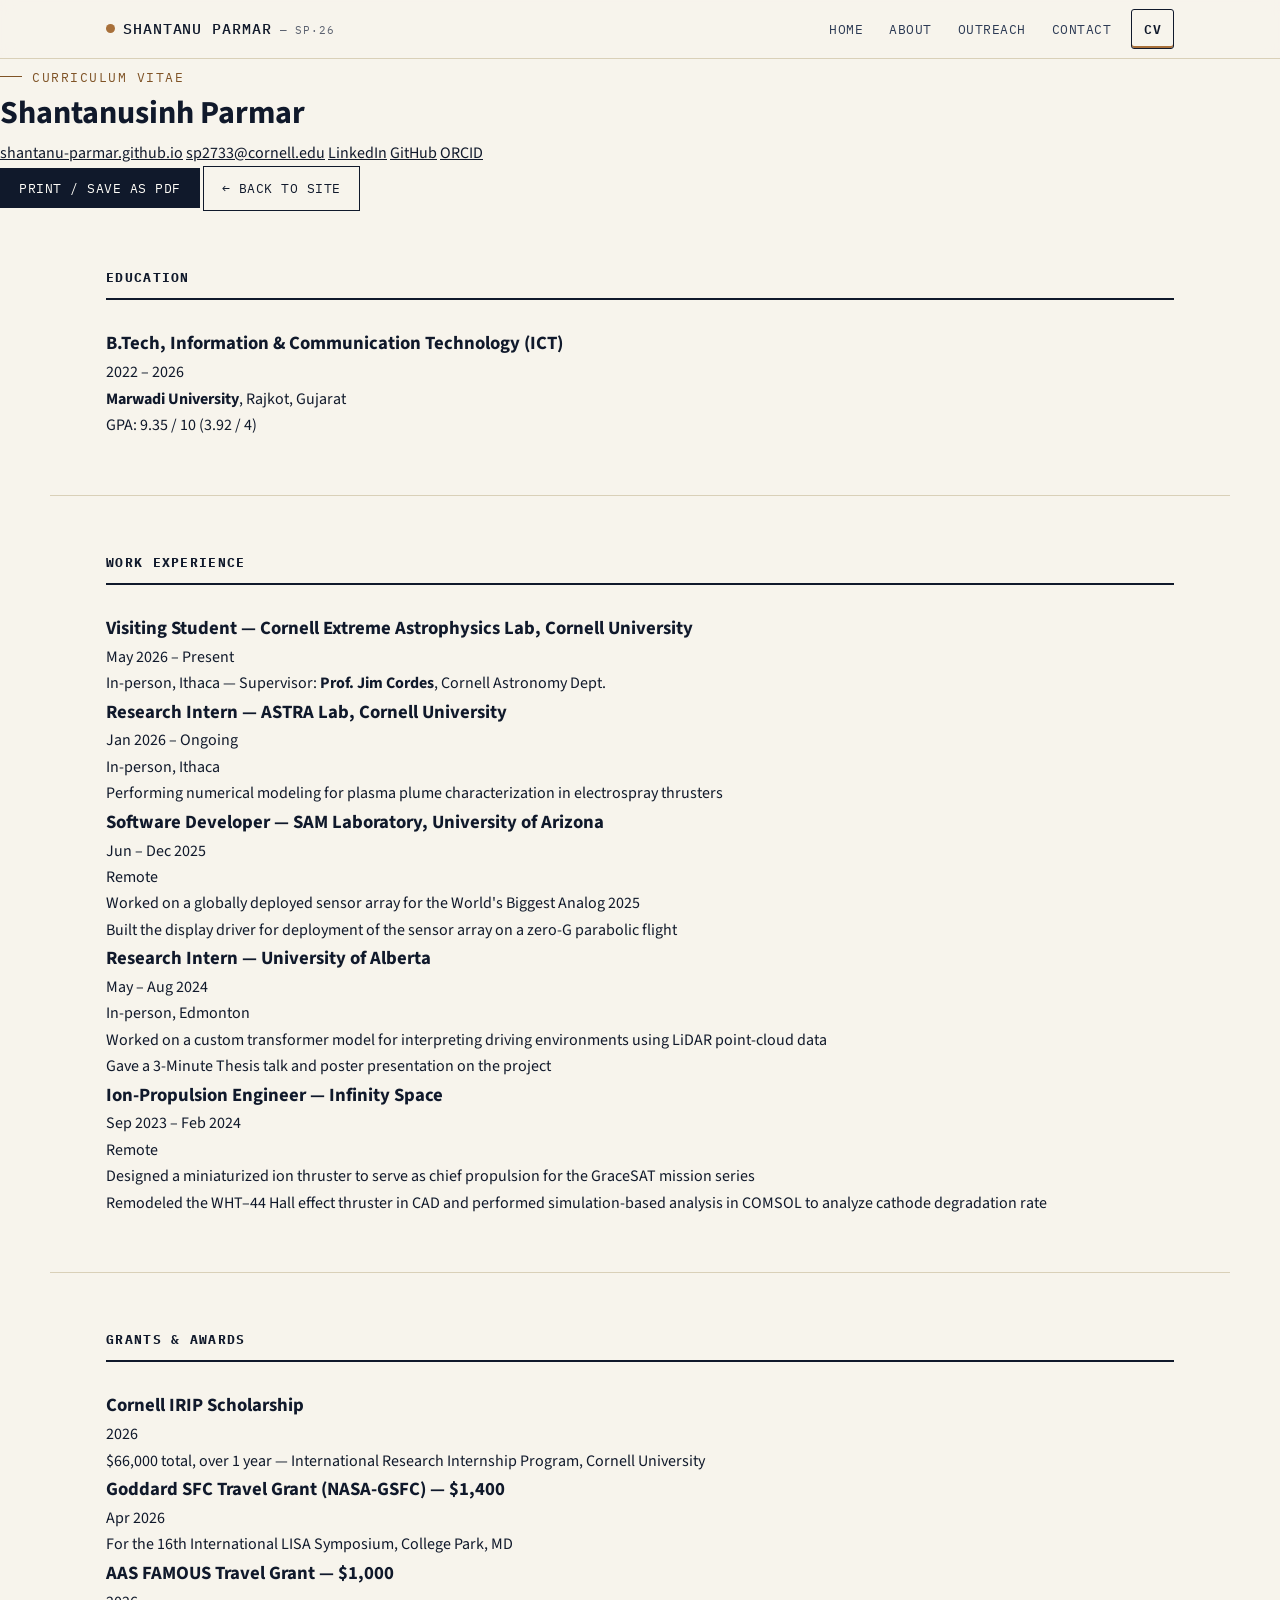
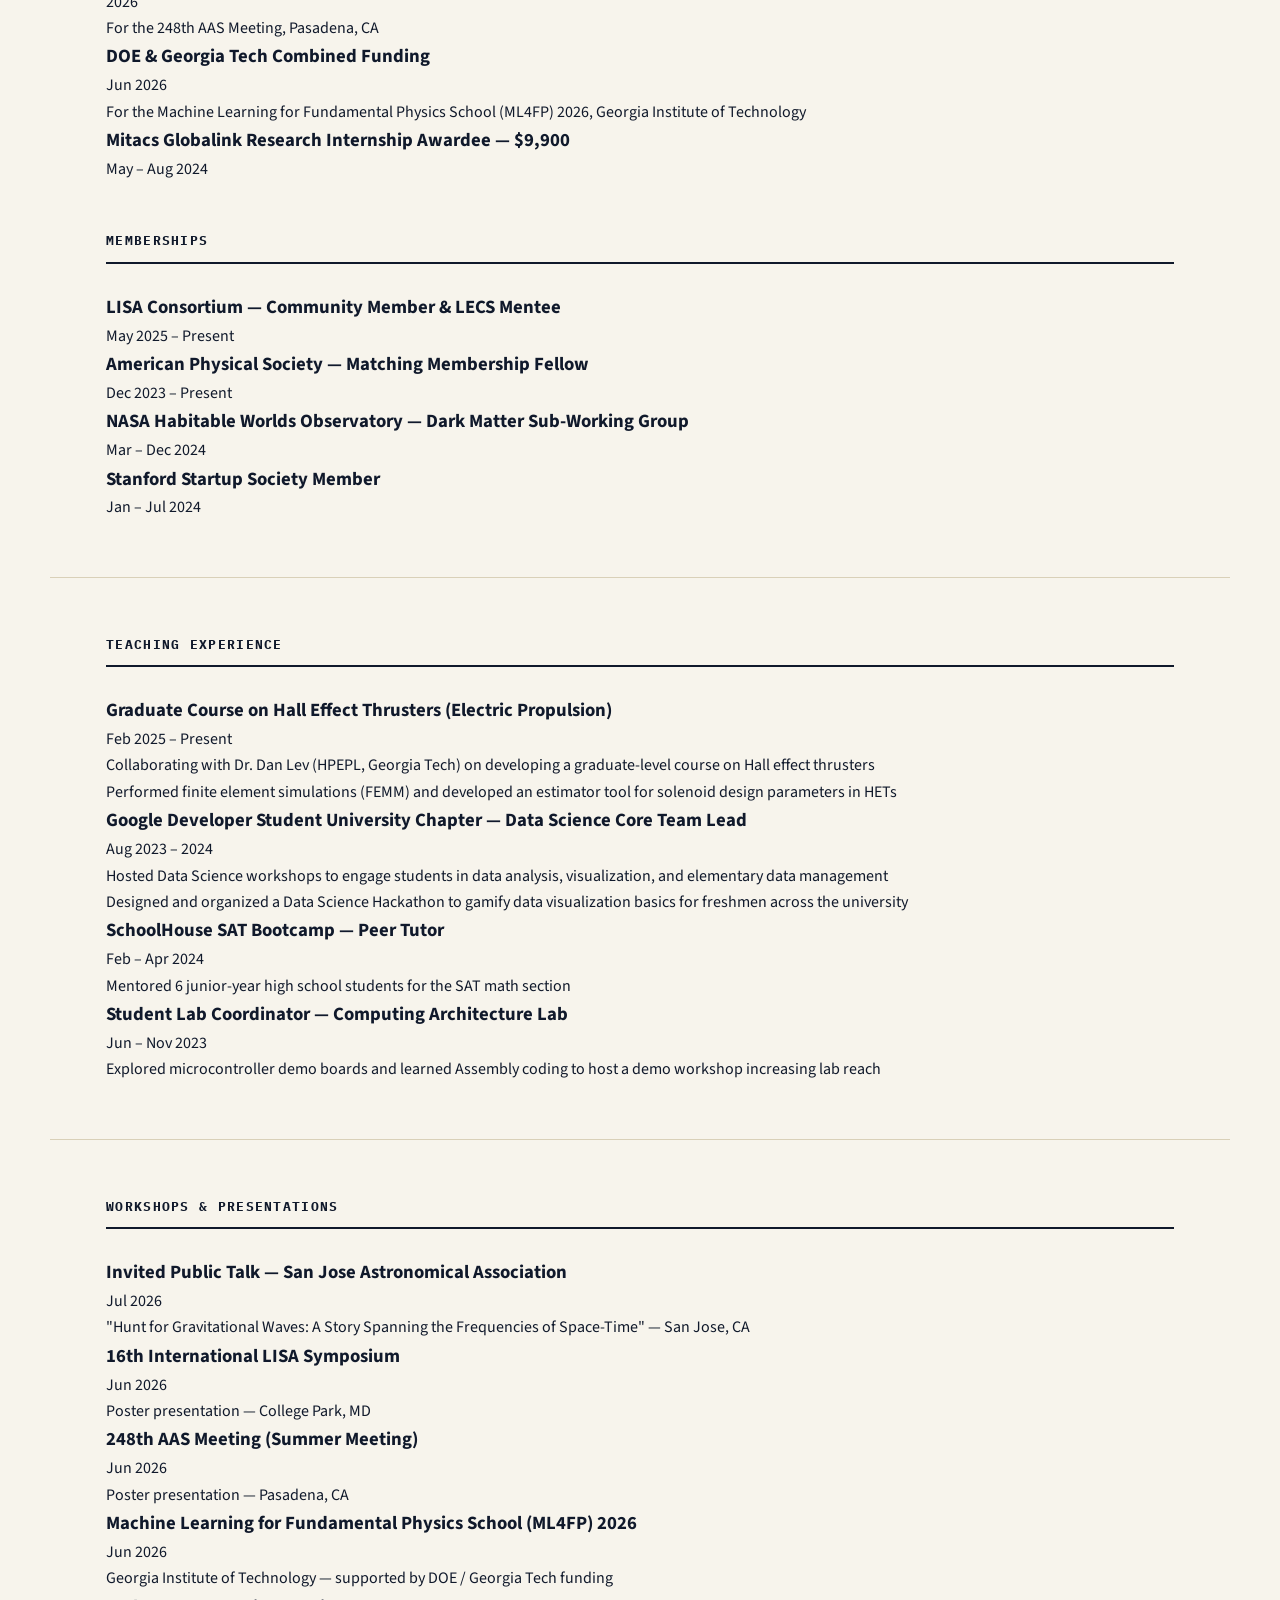
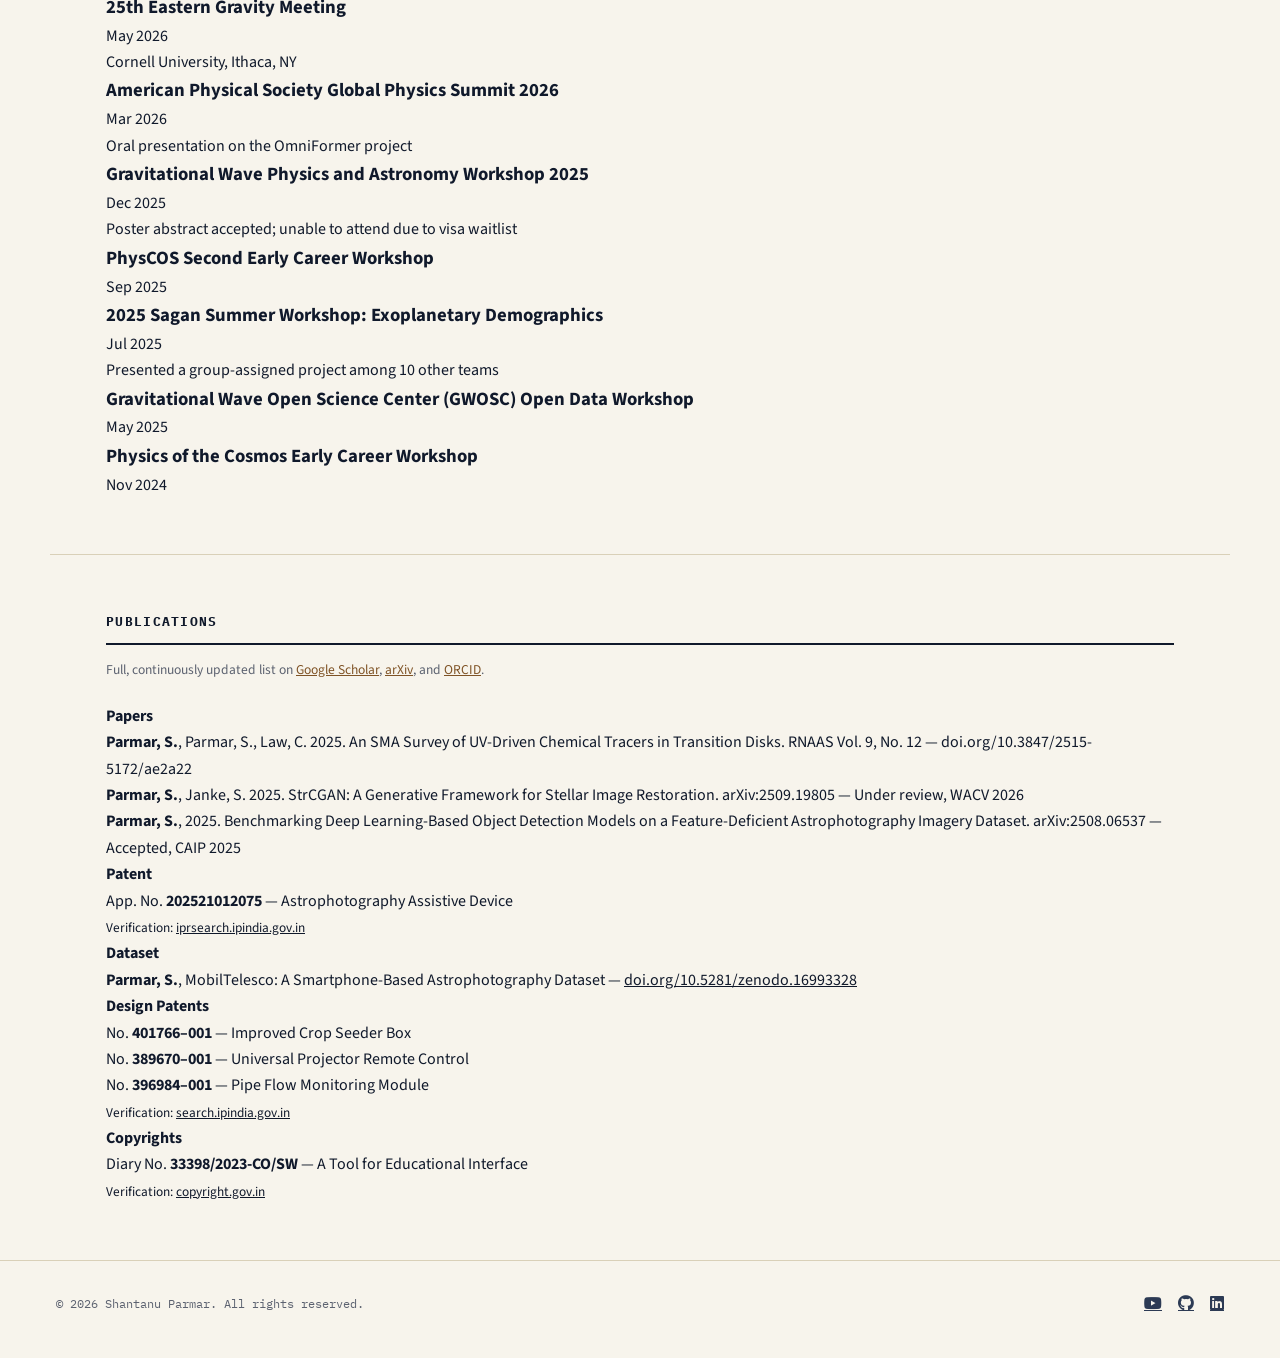
==== commit 85f4c292: "Update print statement from 'Hello' to 'Goodbye'" ====
--- a/cv.html
+++ b/cv.html
@@ -1,299 +1,305 @@
-<!DOCTYPE HTML>
-<html>
+<!DOCTYPE html>
+<html lang="en">
 <head>
-    <title>Shantanu Parmar - CV</title>
-    <meta charset="utf-8" />
-    <meta name="viewport" content="width=device-width, initial-scale=1, user-scalable=no" />
-    <link rel="stylesheet" href="https://cdnjs.cloudflare.com/ajax/libs/font-awesome/5.15.4/css/all.min.css" />
-    <style>
-        * { margin: 0; padding: 0; box-sizing: border-box; }
-        html {
-            min-height: 100vh;
-            background-color: #FFFFFF;
-            background-image: url('https://raw.githubusercontent.com/Shantanu-Parmar/Shantanu-Parmar.github.io/ff69d9cd742e639667b9c7c924a69a395768592d/background.svg');
-            background-attachment: fixed;
-        }
-        body {
-            font-family: 'Times New Roman', Times, serif;
-            color: #000000;
-            line-height: 1.7;
-            scroll-behavior: smooth;
-            margin: 0; padding: 0; min-height: 100vh;
-        }
-        nav {
-            background: linear-gradient(90deg, #000000 0%, #1a1a1a 100%);
-            color: #FFFFFF; padding: 15px 0; position: fixed; width: 100%; top: 0; z-index: 1000;
-            border-bottom: 1px solid #000000; box-shadow: 0 2px 5px rgba(0, 0, 0, 0.2);
-        }
-        nav ul { display: flex; justify-content: center; list-style: none; padding: 0; }
-        nav ul li { margin: 0 25px; }
-        nav ul li a { color: #FFFFFF; text-decoration: none; font-size: 16px; font-weight: 600; letter-spacing: 1px; transition: color 0.3s ease; }
-        nav ul li a:hover { color: #CCCCCC; }
-        .container { max-width: 1000px; margin: 90px auto 30px; padding: 0 20px; }
-        section { background-color: #E0E4E7; padding: 30px; margin-bottom: 25px; border: 1px solid #000000; border-radius: 0; box-shadow: 0 2px 5px rgba(0, 0, 0, 0.1); }
-        h1 { font-size: 36px; text-align: center; margin-bottom: 10px; }
-        h2 { font-size: 24px; border-bottom: 1px solid #000; padding-bottom: 6px; margin: 25px 0 15px; }
-        h3 { font-size: 18px; margin: 18px 0 8px; font-weight: 700; }
-        p, ul { margin-bottom: 12px; font-size: 15px; }
-        ul { padding-left: 20px; }
-        .back-btn {
-            display: inline-block; background: #000; color: #FFF; padding: 10px 18px;
-            text-decoration: none; font-weight: 600; border-radius: 0; margin-bottom: 20px;
-            transition: background 0.3s;
-        }
-        .back-btn:hover { background: #333; }
-        .cv-section { margin-bottom: 30px; }
-        .date { font-style: italic; color: #444; font-size: 14px; }
-        .highlight { color: #0066CC; font-weight: 600; }
-        .small { font-size: 13px; }
-        @media (max-width: 768px) {
-            nav ul { flex-direction: column; text-align: center; }
-            nav ul li { margin: 10px 0; }
-            .container { margin-top: 120px; padding: 0 15px; }
-            h1 { font-size: 30px; }
-        }
-    </style>
+<meta charset="utf-8">
+<meta name="viewport" content="width=device-width, initial-scale=1">
+<title>CV — Shantanu Parmar</title>
+<meta name="author" content="Shantanu Parmar">
+<link rel="preconnect" href="https://fonts.googleapis.com">
+<link rel="preconnect" href="https://fonts.gstatic.com" crossorigin>
+<link href="https://fonts.googleapis.com/css2?family=Fraunces:ital,opsz,wght@0,9..144,500;0,9..144,600;1,9..144,500&family=Source+Sans+3:wght@400;500;600;700&family=IBM+Plex+Mono:wght@400;500&display=swap" rel="stylesheet">
+<link rel="stylesheet" href="https://cdnjs.cloudflare.com/ajax/libs/font-awesome/5.15.4/css/all.min.css">
+<link rel="stylesheet" href="css/style.css">
 </head>
 <body>
 
-    <!-- Navigation -->
-    <nav>
-        <ul>
-            <li><a href="index.html">Home</a></li>
-            <li><a href="index.html#abt">About</a></li>
-            <li><a href="index.html#Education">Education</a></li>
-            <li><a href="index.html#work">Research</a></li>
-            <li><a href="index.html#projects">Projects</a></li>
-            <li><a href="index.html#outreach">Outreach</a></li>
-            <li><a href="index.html#associations">Associations</a></li>
-            <li><a href="index.html#hobbies">Hobbies</a></li>
-            <li><a href="index.html#Contact">Contact</a></li>
-            <li><a href="cv.html" style="color: #00CCFF; font-weight: 700;">CV</a></li>
-        </ul>
+<header class="site-header">
+  <div class="nav-wrap">
+    <a class="brand" href="index.html"><span class="mark"></span>SHANTANU PARMAR <small>&mdash; SP·26</small></a>
+    <button class="nav-toggle" aria-label="Toggle navigation"><span></span></button>
+    <nav class="primary-nav">
+      <ul>
+        <li><a href="index.html">Home</a></li>
+        <li><a href="about.html">About</a></li>
+        <li><a href="outreach.html">Outreach</a></li>
+        <li><a href="contact.html">Contact</a></li>
+        <li><a href="cv.html" class="cv-link active">CV</a></li>
+      </ul>
     </nav>
-
-    <div class="container">
-
-        <!-- Back Button -->
-        <a href="index.html" class="back-btn">Back to Home</a>
-
-        <!-- Header -->
-        <section>
-            <h1>Shantanusinh Parmar</h1>
-            <!-- <p style="text-align:center; font-size:16px;">
-                <a href="https://shantanu-parmar.github.io" target="_blank">Website</a> • 
-                <a href="https://linkedin.com/in/shantanuparmar/" target="_blank">LinkedIn</a> • 
-                <a href="https://github.com/Shantanu-Parmar" target="_blank">GitHub</a> • 
-                <a href="mailto:shantanu.c.parmar@gmail.com">shantanu.c.parmar@gmail.com</a>
-            </p> -->
-        </section>
-
-        <!-- Education -->
-        <section class="cv-section">
-            <h2>Education</h2>
-            <h3>B.Tech Undergraduate majoring in Information and Communication Technology (ICT)</h3>
-            <p><strong>Marwadi University, Rajkot, Gujarat</strong> <span class="date">[2022 – 2026]</span></p>
-            <p>GPA: <strong>9.35/10 (3.92/4)</strong></p>
-        </section>
-
-        <!-- Work Experience -->
-        <section class="cv-section">
-            <h2>Work Experience</h2>
-
-            <h3>Research Intern (at ASTRA Lab, Cornell University)</span></h3>
-            <p><strong>In–person, Ithaca</strong> <span class="date">January 2026 - Ongoing</span></p>
-            <ul>
-                <li>Performing numerical modeling for Plasma Plume charecterization in Electrospray thrusters.</li>
-            </ul>
-
-            <h3>Software Developer (at SAM laboratory, University of Arizona) <span class="date">Remote</span></h3>
-            <p><span class="date">June - December 2025</span></p>
-            <ul>
-                <li>Worked on a globally deployed sensor array for the World’s Biggest Analog 2025</li>
-                <li>Built the display driver for deployment of the sensor array on a zero-G parabolic flight</li>
-            </ul>
-
-            <h3>Research Intern (at University of Alberta) <span class="date">In–person, Edmonton</span></h3>
-            <p><span class="date">May – August 2024</span></p>
-            <ul>
-                <li>Worked on a custom Transformer model for interpreting driving environments using LiDAR point cloud data</li>
-                <li>Gave a 3-minute Thesis Talk and Poster Presentation on my Project</li>
-            </ul>
-
-            <h3>Ion-Propulsion Engineer (at Infinity Space) <span class="date">Remote</span></h3>
-            <p><span class="date">Sept 2023 – Feb 2024</span></p>
-            <ul>
-                <li>Designed a miniaturized ion thruster which will be the chief propulsion for the GraceSAT mission series at Infinity Space</li>
-                <li>Remodeled WHT–44 Hall effect thruster using CAD and performed simulation-based analysis using COMSOL to analyze cathode degradation rate</li>
-            </ul>
-        </section>
-
-        <!-- Awards & Memberships -->
-        <section class="cv-section">
-            <h2>Awards & Memberships</h2>
-            <ul>
-                <li><strong>LISA Symposium Travel Grant Awardee [NASA-GSFC] ($1400)</strong> <span class="date">April 2026</span></li>
-                <li><strong>Mitacs Globalink Research Internship Awardee ($9900)</strong> <span class="date">May – August 2024</span></li>
-                <li><strong>LISA - Laser Interferometer Space Antenna Consortium (Community Member and LECS Mentee)</strong> <span class="date">May 2025 – Present</span></li>
-                <li><strong>American Physical Society (Matching Membership Fellow)</strong> <span class="date">Dec 2023 – Present</span></li>
-                <li><strong>NASA Habitable Worlds Observatory – Dark Matter Sub-Working Group</strong> <span class="date">March – Dec 2024</span></li>
-                <li><strong>Stanford Startup Society Member</strong> <span class="date">January – July 2024</span></li>
-            </ul>
-        </section>
-
-        <!-- Teaching Experience -->
-        <section class="cv-section">
-            <h2>Teaching Experience</h2>
-            <h3>Graduate course on Hall Effect Thrusters (Electric Propulsion)</h3>
-            <p><span class="date">Feb 2025 – Present</span></p>
-            <ul>
-                <li>Collaborating with Dr. Dan Lev (HPEPL, Georgia Tech) on developing a graduate-level course on Hall Effect Thrusters</li>
-                <li>Performed finite element simulations (FEMM) and developed an estimator tool for calculating solenoid design parameters in HETs</li>
-            </ul>
-            
-            <h3>Google Developer Students University Chapter(Data Science Core team Lead)</h3>
-            <p><span class="date">August 2023- 2024</span></p>
-            <ul>
-                <li>Hosted Data Science workshops to engage and involve students in activities pertaining to Data Analysis, Data Visualization and elementary Data Management.</li>
-                <li>Designed and organized a Data Science Hackathon to gamify data vizulization basics for freshmen from across the university.</li>
-            </ul>
-            
-            <h3>SchoolHouse SAT Bootcamp Peer Tutor</h3>
-            <p><span class="date">Feb – April 2024</span></p>
-            <ul>
-                <li>Mentored 6 Junior year High School students for the SAT math section</li>
-            </ul>
-
-            <h3>Student Lab Coordinator: Computing Architecture Lab</h3>
-            <p><span class="date">June – Nov 2023</span></p>
-            <ul>
-                <li>Explored all microcontroller demo boards and learned Assembly coding to host a demo workshop to increase lab reach.</li>
-            </ul>
-
-            
-        </section>
-
-        <!-- Workshops -->
-        <section class="cv-section">
-            <h2>Workshops & Presentations</h2>
-            <ul>
-                <li><strong>American Physical Society Global Physics Summit meeting 2026</strong> <span class="date">March 2026</span> — Oral presentation on Omniformer project</li>
-                <li><strong>Gravitational Wave Physics and Astronomy Workshop 2025</strong> <span class="date">December 2025</span> — Abstract for poster presentation was accepted but due to Visa waitlist unable to attend</li>
-                <li><strong>PhysCOS Second Early Career Workshop</strong> <span class="date">September 2025</span></li>
-                <li><strong>2025 Sagan Summer Workshop: Exoplanetary Demographics</strong> <span class="date">July 2025</span> — Presented on a group assigned project amongst 10 other teams</li>
-                <li><strong>Gravitational Wave Open Science Center (GWOSC) Open Data Workshop</strong> <span class="date">May 2025</span></li>
-                <li><strong>Physics of the Cosmos Early Career Workshop</strong> <span class="date">November 2024</span></li>
-            </ul>
-        </section>
-
-        <!-- Research -->
-        <section class="cv-section">
-            <h2>Research</h2>
-
-            <h3>A Comparative Evaluation of Transitional and Full Protoplanetary Disks</h3>
-            <p><span class="date">March 2025 – Present</span> — Supervisor: <strong>Dr. Charles J Law</strong></p>
-            <ul>
-                <li>Imaged and analyzed Submillimeter Array observations of a sample of transition disks</li>
-            </ul>
-
-            <h3>OmniFormer: Context-aware transformer localizing transient noise sources in LIGO</h3>
-            <p><span class="date">Nov 2024 – Present</span> — Supervisor: <strong>Dr. Marco Cavaglia</strong></p>
-            <ul>
-                <li>Designed a transformer model to source transient noise origins in advanced LIGO systems</li>
-                <li>Tested on a curated dataset of 1.2B samples over 12 parameters for the O3a data run</li>
-            </ul>
-            
-            <h3>StrCGAN: A Generative Framework for Stellar Image Restoration</h3>
-            <p><span class="date">Jan – September 2025</span> — <strong>Under peer Review, WACV 2026</strong></p>
-            <ul>
-                <li>Developed a Cyclic GAN optimized for astronomy, targeting low SNR dataset</li>
-                <li>Incorporated 3D convolutional layers to capture volumetric data and depth information for NIR to optical wavelength, all-sky survey groundtruth data</li>
-            </ul>
-            
-            <h3>Benchmarking Deep Learning Object Detection Models on Feature-deficient dataset</h3>
-            <p><span class="date">Dec 2024 – May 2025</span> — <strong>Peer review Accepted, CAIP 2025</strong></p>
-            <ul>
-                <li>Demonstrated that most common detection models with robust benchmarks on standard datasets struggle with Feature-Deficient astronomy data</li>
-            </ul>
-
-            <h3>Utilizing Lidar to quantify the complexities of Autonomous Driving Environments</h3>
-            <p><span class="date">May – August 2024</span> — <strong>In-person, Edmonton, Canada</strong> — Supervisor: <strong>Prof. Karim El-Basyouny</strong></p>
-            <ul>
-                <li>Worked on preprocessing pipelines for integrating LiDAR data into autonomous vehicles</li>
-                <li>Developed ROS scripts to Lidar + IMU sensor fusion data for enhanced point clouds</li>
-            </ul>
-        </section>
-
-        <!-- Non-Research Projects -->
-        <section class="cv-section">
-            <h2>Non-Research Projects</h2>
-
-            <h3>GWeasy: Gravitational Wave Made Easy</h3>
-            <p><span class="date">Dec 2024 – Present</span> — <a href="https://shantanu-parmar.github.io/GWeasy/" target="_blank">GWeasy Website</a></p>
-            <ul>
-                <li>No-code, graphical interface for accessing and working on LIGO GW data for all OS</li>
-                <li>Runs omicron, timeseries plotting, spectrograms and other GW analysis functions</li>
-                <li>Open source project availability to increase community reach and boost GW research</li>
-            </ul>
-
-            <h3>Mobil-Telesco</h3>
-            <p><span class="date">Sept – Dec 2024</span> — <a href="https://shantanu-parmar.github.io/MobilTelesco/" target="_blank">MobilTelesco Website</a></p>
-            <ul>
-                <li>An automated astrophotography mount for all smart phones</li>
-                <li>Designed an automated equatorial mount for universal phone sizes and a Python library for post-processing including stacking</li>
-            </ul>
-
-            <h3>PhysAugNet</h3>
-            <p><span class="date">March – July 2025</span> — <a href="https://github.com/Shantanu-Parmar/PhysAugNet" target="_blank">GitHub</a></p>
-            <ul>
-                <li>VQ-VAE powered augmentation for metal defect segmentation</li>
-                <li>Image augmentation pipeline with thermal warping and granular defect stimulants</li>
-                <li>Leveraged VQ-VAE to enhance training set diversity, by predicting noise characteristics</li>
-            </ul>
-        </section>
-
-        <!-- Publications -->
-        <section class="cv-section">
-            <h2>Publications</h2>
-
-            <h3>Papers</h3>
-            <ul>
-                <li><strong>Parmar, S.</strong>, Parmar, S., Law, C. 2025. An SMA Survey of UV-driven Chemical Tracers in Transition Disks[<span class="highlight">RNAAS Vol 9, No 12</span>] doi.org/10.3847/2515-5172/ae2a22</li>
-                <li><strong>Parmar, S.</strong>, 2025. <em>StrCGAN: A Generative Framework for Stellar Image Restoration.</em> arXiv:2509.19805 [<span class="highlight">Under review, WACV 2026 conference</span>]</li>
-                <li><strong>Parmar, S.</strong>, 2025. <em>Benchmarking Deep Learning-Based Object Detection Models on Feature Deficient Astrophotography Imagery Dataset.</em> arXiv:2508.06537 [<span class="highlight">Accepted, CAIP 2025 Conference</span>]</li>
-            </ul>
-
-            <h3>Patent</h3>
-            <ul>
-                <li>App. No: <strong>202521012075</strong> — <em>ASTROPHOTOGRAPHY ASSISTIVE DEVICE</em> <br>
-                    <small>Verification: <a href="https://iprsearch.ipindia.gov.in/PublicSearch/PublicationSearch/ApplicationStatus" target="_blank">iprsearch.ipindia.gov.in</a></small>
-                </li>
-            </ul>
-
-            <h3>Dataset</h3>
-            <ul>
-                <li><strong>Parmar, S.</strong>, <em>MobilTelesco: A Smartphone based Astrophotography Dataset</em> — <a href="https://doi.org/10.5281/zenodo.16993328" target="_blank">doi.org/10.5281/zenodo.16993328</a></li>
-            </ul>
-
-            <h3>Design Patents</h3>
-            <ul>
-                <li>No: <strong>401766–001</strong> Improved Crop Seeder Box</li>
-                <li>No: <strong>389670–001</strong> Universal Projector Remote Control</li>
-                <li>No: <strong>396984-001</strong> Pipe Flow Monitoring Module</li>
-                <li><small>Verification: <a href="https://search.ipindia.gov.in/DesignApplicationStatus/" target="_blank">search.ipindia.gov.in</a></small></li>
-            </ul>
-            
-            <h3>Copyrights</h3>
-            <ul>
-                <li>Diary No: <strong>33398/2023-CO/SW</strong>A Tool for Educational Interface</li>
-                <li><small>Verification: <a href="https://copyright.gov.in/frmStatus.aspx" target="_blank">copyright.gov.in</a></small></li>
-            </ul>
-        </section>
-
-        <!-- Footer -->
-        <footer style="background:#000;color:#FFF;text-align:center;padding:15px;margin-top:30px;">
-            © Shantanusinh Parmar. All rights reserved.
-        </footer>
-    </div>
+  </div>
+</header>
+
+<div class="cv-head">
+  <span class="eyebrow" style="justify-content:center;">Curriculum Vitae</span>
+  <h1>Shantanusinh Parmar</h1>
+  <div class="meta-row">
+    <a href="index.html">shantanu-parmar.github.io</a>
+    <a href="mailto:sp2733@cornell.edu">sp2733@cornell.edu</a>
+    <a href="https://linkedin.com/in/shantanuparmar/" target="_blank" rel="noopener">LinkedIn</a>
+    <a href="https://github.com/Shantanu-Parmar" target="_blank" rel="noopener">GitHub</a>
+    <a href="https://orcid.org/0009-0008-1376-0048" target="_blank" rel="noopener">ORCID</a>
+  </div>
+  <div class="cv-actions">
+    <button class="btn primary" onclick="window.print()">Print / Save as PDF</button>
+    <a class="btn" href="index.html">← Back to site</a>
+  </div>
+</div>
+
+<section class="section">
+  <h2 class="domain-label" style="margin-top:0;">Education</h2>
+  <div class="cv-entry">
+    <div class="cv-entry-head">
+      <h3>B.Tech, Information &amp; Communication Technology (ICT)</h3>
+      <span class="date">2022 – 2026</span>
+    </div>
+    <p class="sub"><strong>Marwadi University</strong>, Rajkot, Gujarat</p>
+    <ul><li>GPA: 9.35 / 10 (3.92 / 4)</li></ul>
+  </div>
+</section>
+
+<section class="section">
+  <h2 class="domain-label" style="margin-top:0;">Work Experience</h2>
+
+  <div class="cv-entry">
+    <div class="cv-entry-head">
+      <h3>Visiting Student — Cornell Extreme Astrophysics Lab, Cornell University</h3>
+      <span class="date">May 2026 – Present</span>
+    </div>
+    <p class="sub">In-person, Ithaca — Supervisor: <strong>Prof. Jim Cordes</strong>, Cornell Astronomy Dept.</p>
+  </div>
+
+  <div class="cv-entry">
+    <div class="cv-entry-head">
+      <h3>Research Intern — ASTRA Lab, Cornell University</h3>
+      <span class="date">Jan 2026 – Ongoing</span>
+    </div>
+    <p class="sub">In-person, Ithaca</p>
+    <ul><li>Performing numerical modeling for plasma plume characterization in electrospray thrusters</li></ul>
+  </div>
+
+  <div class="cv-entry">
+    <div class="cv-entry-head">
+      <h3>Software Developer — SAM Laboratory, University of Arizona</h3>
+      <span class="date">Jun – Dec 2025</span>
+    </div>
+    <p class="sub">Remote</p>
+    <ul>
+      <li>Worked on a globally deployed sensor array for the World's Biggest Analog 2025</li>
+      <li>Built the display driver for deployment of the sensor array on a zero-G parabolic flight</li>
+    </ul>
+  </div>
+
+  <div class="cv-entry">
+    <div class="cv-entry-head">
+      <h3>Research Intern — University of Alberta</h3>
+      <span class="date">May – Aug 2024</span>
+    </div>
+    <p class="sub">In-person, Edmonton</p>
+    <ul>
+      <li>Worked on a custom transformer model for interpreting driving environments using LiDAR point-cloud data</li>
+      <li>Gave a 3-Minute Thesis talk and poster presentation on the project</li>
+    </ul>
+  </div>
+
+  <div class="cv-entry">
+    <div class="cv-entry-head">
+      <h3>Ion-Propulsion Engineer — Infinity Space</h3>
+      <span class="date">Sep 2023 – Feb 2024</span>
+    </div>
+    <p class="sub">Remote</p>
+    <ul>
+      <li>Designed a miniaturized ion thruster to serve as chief propulsion for the GraceSAT mission series</li>
+      <li>Remodeled the WHT–44 Hall effect thruster in CAD and performed simulation-based analysis in COMSOL to analyze cathode degradation rate</li>
+    </ul>
+  </div>
+</section>
+
+<section class="section">
+  <h2 class="domain-label" style="margin-top:0;">Grants &amp; Awards</h2>
+
+  <div class="cv-entry">
+    <div class="cv-entry-head"><h3>Cornell IRIP Scholarship</h3><span class="date">2026</span></div>
+    <p class="sub">$66,000 total, over 1 year — International Research Internship Program, Cornell University</p>
+  </div>
+  <div class="cv-entry">
+    <div class="cv-entry-head"><h3>Goddard SFC Travel Grant (NASA-GSFC) — $1,400</h3><span class="date">Apr 2026</span></div>
+    <p class="sub">For the 16th International LISA Symposium, College Park, MD</p>
+  </div>
+  <div class="cv-entry">
+    <div class="cv-entry-head"><h3>AAS FAMOUS Travel Grant — $1,000</h3><span class="date">2026</span></div>
+    <p class="sub">For the 248th AAS Meeting, Pasadena, CA</p>
+  </div>
+  <div class="cv-entry">
+    <div class="cv-entry-head"><h3>DOE &amp; Georgia Tech Combined Funding</h3><span class="date">Jun 2026</span></div>
+    <p class="sub">For the Machine Learning for Fundamental Physics School (ML4FP) 2026, Georgia Institute of Technology</p>
+  </div>
+  <div class="cv-entry">
+    <div class="cv-entry-head"><h3>Mitacs Globalink Research Internship Awardee — $9,900</h3><span class="date">May – Aug 2024</span></div>
+  </div>
+
+  <h2 class="domain-label">Memberships</h2>
+
+  <div class="cv-entry">
+    <div class="cv-entry-head"><h3>LISA Consortium — Community Member &amp; LECS Mentee</h3><span class="date">May 2025 – Present</span></div>
+  </div>
+  <div class="cv-entry">
+    <div class="cv-entry-head"><h3>American Physical Society — Matching Membership Fellow</h3><span class="date">Dec 2023 – Present</span></div>
+  </div>
+  <div class="cv-entry">
+    <div class="cv-entry-head"><h3>NASA Habitable Worlds Observatory — Dark Matter Sub-Working Group</h3><span class="date">Mar – Dec 2024</span></div>
+  </div>
+  <div class="cv-entry">
+    <div class="cv-entry-head"><h3>Stanford Startup Society Member</h3><span class="date">Jan – Jul 2024</span></div>
+  </div>
+</section>
+
+<section class="section">
+  <h2 class="domain-label" style="margin-top:0;">Teaching Experience</h2>
+
+  <div class="cv-entry">
+    <div class="cv-entry-head">
+      <h3>Graduate Course on Hall Effect Thrusters (Electric Propulsion)</h3>
+      <span class="date">Feb 2025 – Present</span>
+    </div>
+    <ul>
+      <li>Collaborating with Dr. Dan Lev (HPEPL, Georgia Tech) on developing a graduate-level course on Hall effect thrusters</li>
+      <li>Performed finite element simulations (FEMM) and developed an estimator tool for solenoid design parameters in HETs</li>
+    </ul>
+  </div>
+
+  <div class="cv-entry">
+    <div class="cv-entry-head">
+      <h3>Google Developer Student University Chapter — Data Science Core Team Lead</h3>
+      <span class="date">Aug 2023 – 2024</span>
+    </div>
+    <ul>
+      <li>Hosted Data Science workshops to engage students in data analysis, visualization, and elementary data management</li>
+      <li>Designed and organized a Data Science Hackathon to gamify data visualization basics for freshmen across the university</li>
+    </ul>
+  </div>
+
+  <div class="cv-entry">
+    <div class="cv-entry-head">
+      <h3>SchoolHouse SAT Bootcamp — Peer Tutor</h3>
+      <span class="date">Feb – Apr 2024</span>
+    </div>
+    <ul><li>Mentored 6 junior-year high school students for the SAT math section</li></ul>
+  </div>
+
+  <div class="cv-entry">
+    <div class="cv-entry-head">
+      <h3>Student Lab Coordinator — Computing Architecture Lab</h3>
+      <span class="date">Jun – Nov 2023</span>
+    </div>
+    <ul><li>Explored microcontroller demo boards and learned Assembly coding to host a demo workshop increasing lab reach</li></ul>
+  </div>
+</section>
+
+<section class="section">
+  <h2 class="domain-label" style="margin-top:0;">Workshops &amp; Presentations</h2>
+
+  <div class="cv-entry">
+    <div class="cv-entry-head"><h3>Invited Public Talk — San Jose Astronomical Association</h3><span class="date">Jul 2026</span></div>
+    <p class="sub">"Hunt for Gravitational Waves: A Story Spanning the Frequencies of Space-Time" — San Jose, CA</p>
+  </div>
+  <div class="cv-entry">
+    <div class="cv-entry-head"><h3>16th International LISA Symposium</h3><span class="date">Jun 2026</span></div>
+    <p class="sub">Poster presentation — College Park, MD</p>
+  </div>
+  <div class="cv-entry">
+    <div class="cv-entry-head"><h3>248th AAS Meeting (Summer Meeting)</h3><span class="date">Jun 2026</span></div>
+    <p class="sub">Poster presentation — Pasadena, CA</p>
+  </div>
+  <div class="cv-entry">
+    <div class="cv-entry-head"><h3>Machine Learning for Fundamental Physics School (ML4FP) 2026</h3><span class="date">Jun 2026</span></div>
+    <p class="sub">Georgia Institute of Technology — supported by DOE / Georgia Tech funding</p>
+  </div>
+  <div class="cv-entry">
+    <div class="cv-entry-head"><h3>25th Eastern Gravity Meeting</h3><span class="date">May 2026</span></div>
+    <p class="sub">Cornell University, Ithaca, NY</p>
+  </div>
+  <div class="cv-entry">
+    <div class="cv-entry-head"><h3>American Physical Society Global Physics Summit 2026</h3><span class="date">Mar 2026</span></div>
+    <p class="sub">Oral presentation on the OmniFormer project</p>
+  </div>
+  <div class="cv-entry">
+    <div class="cv-entry-head"><h3>Gravitational Wave Physics and Astronomy Workshop 2025</h3><span class="date">Dec 2025</span></div>
+    <p class="sub">Poster abstract accepted; unable to attend due to visa waitlist</p>
+  </div>
+  <div class="cv-entry">
+    <div class="cv-entry-head"><h3>PhysCOS Second Early Career Workshop</h3><span class="date">Sep 2025</span></div>
+  </div>
+  <div class="cv-entry">
+    <div class="cv-entry-head"><h3>2025 Sagan Summer Workshop: Exoplanetary Demographics</h3><span class="date">Jul 2025</span></div>
+    <p class="sub">Presented a group-assigned project among 10 other teams</p>
+  </div>
+  <div class="cv-entry">
+    <div class="cv-entry-head"><h3>Gravitational Wave Open Science Center (GWOSC) Open Data Workshop</h3><span class="date">May 2025</span></div>
+  </div>
+  <div class="cv-entry">
+    <div class="cv-entry-head"><h3>Physics of the Cosmos Early Career Workshop</h3><span class="date">Nov 2024</span></div>
+  </div>
+</section>
+
+<section class="section" style="border-bottom:none;">
+  <h2 class="domain-label" style="margin-top:0;">Publications</h2>
+  <p style="font-size:13.5px;color:var(--slate);margin:-14px 0 22px;">Full, continuously updated list on <a href="https://scholar.google.com/citations?user=suyXiO0AAAAJ&hl=en" target="_blank" rel="noopener" style="color:var(--brass-deep);">Google Scholar</a>, <a href="https://arxiv.org/search/?query=parmar+shantanusinh&searchtype=all&source=header" target="_blank" rel="noopener" style="color:var(--brass-deep);">arXiv</a>, and <a href="https://orcid.org/0009-0008-1376-0048" target="_blank" rel="noopener" style="color:var(--brass-deep);">ORCID</a>.</p>
+
+  <div class="pub-group">
+    <h4>Papers</h4>
+    <ul>
+      <li><strong>Parmar, S.</strong>, Parmar, S., Law, C. 2025. An SMA Survey of UV-Driven Chemical Tracers in Transition Disks. <span class="highlight">RNAAS Vol. 9, No. 12</span> — doi.org/10.3847/2515-5172/ae2a22</li>
+      <li><strong>Parmar, S.</strong>, Janke, S. 2025. StrCGAN: A Generative Framework for Stellar Image Restoration. arXiv:2509.19805 — <span class="highlight">Under review, WACV 2026</span></li>
+      <li><strong>Parmar, S.</strong>, 2025. Benchmarking Deep Learning-Based Object Detection Models on a Feature-Deficient Astrophotography Imagery Dataset. arXiv:2508.06537 — <span class="highlight">Accepted, CAIP 2025</span></li>
+    </ul>
+  </div>
+
+  <div class="pub-group">
+    <h4>Patent</h4>
+    <ul>
+      <li>App. No. <strong>202521012075</strong> — Astrophotography Assistive Device<br>
+        <small>Verification: <a href="https://iprsearch.ipindia.gov.in/PublicSearch/PublicationSearch/ApplicationStatus" target="_blank" rel="noopener">iprsearch.ipindia.gov.in</a></small>
+      </li>
+    </ul>
+  </div>
+
+  <div class="pub-group">
+    <h4>Dataset</h4>
+    <ul>
+      <li><strong>Parmar, S.</strong>, MobilTelesco: A Smartphone-Based Astrophotography Dataset — <a href="https://doi.org/10.5281/zenodo.16993328" target="_blank" rel="noopener">doi.org/10.5281/zenodo.16993328</a></li>
+    </ul>
+  </div>
+
+  <div class="pub-group">
+    <h4>Design Patents</h4>
+    <ul>
+      <li>No. <strong>401766–001</strong> — Improved Crop Seeder Box</li>
+      <li>No. <strong>389670–001</strong> — Universal Projector Remote Control</li>
+      <li>No. <strong>396984–001</strong> — Pipe Flow Monitoring Module</li>
+      <li><small>Verification: <a href="https://search.ipindia.gov.in/DesignApplicationStatus/" target="_blank" rel="noopener">search.ipindia.gov.in</a></small></li>
+    </ul>
+  </div>
+
+  <div class="pub-group">
+    <h4>Copyrights</h4>
+    <ul>
+      <li>Diary No. <strong>33398/2023-CO/SW</strong> — A Tool for Educational Interface</li>
+      <li><small>Verification: <a href="https://copyright.gov.in/frmStatus.aspx" target="_blank" rel="noopener">copyright.gov.in</a></small></li>
+    </ul>
+  </div>
+</section>
+
+<footer class="site-footer">
+  <div class="footer-inner">
+    <span class="copy">© 2026 Shantanu Parmar. All rights reserved.</span>
+    <ul class="icons">
+      <li><a href="https://youtube.com/@explorare_infinitas" target="_blank" rel="noopener" class="fab fa-youtube" aria-label="YouTube"></a></li>
+      <li><a href="https://github.com/Shantanu-Parmar" target="_blank" rel="noopener" class="fab fa-github" aria-label="GitHub"></a></li>
+      <li><a href="https://linkedin.com/in/shantanuparmar/" target="_blank" rel="noopener" class="fab fa-linkedin" aria-label="LinkedIn"></a></li>
+    </ul>
+  </div>
+</footer>
+
+<script src="js/main.js"></script>
 </body>
 </html>
--- a/css/style.css
+++ b/css/style.css
@@ -0,0 +1,812 @@
+/* ==========================================================================
+   Shantanu Parmar — Academic site
+   Design tokens
+   ========================================================================== */
+:root {
+  /* Color */
+  --ink:        #10192b;   /* primary dark ink — text, nav */
+  --ink-soft:   #2c3a54;   /* secondary ink — subheads */
+  --paper:      #f7f4ec;   /* warm parchment background */
+  --paper-deep: #efe9d9;   /* recessed panel / card background */
+  --paper-line: #d9d0b8;   /* hairline rule on paper */
+  --brass:      #a8703a;   /* primary accent — links, active state */
+  --brass-deep: #7f5326;   /* hover / pressed accent */
+  --crimson:    #7c3230;   /* status: accepted / talk */
+  --pine:       #3c5a44;   /* status: ongoing / oral */
+  --slate:      #5c6270;   /* muted text */
+  --white:      #fffdf8;
+
+  /* Type */
+  --font-display: 'Fraunces', 'Iowan Old Style', Georgia, serif;
+  --font-body: 'Source Sans 3', 'Inter', -apple-system, BlinkMacSystemFont, sans-serif;
+  --font-mono: 'IBM Plex Mono', 'SFMono-Regular', Consolas, monospace;
+
+  /* Layout */
+  --content-w: 980px;
+  --wide-w: 1180px;
+  --gutter: clamp(20px, 5vw, 56px);
+}
+
+/* ==========================================================================
+   Reset
+   ========================================================================== */
+* { margin: 0; padding: 0; box-sizing: border-box; }
+
+html {
+  background: var(--paper);
+  scroll-behavior: smooth;
+}
+
+body {
+  font-family: var(--font-body);
+  background: var(--paper);
+  color: var(--ink);
+  line-height: 1.65;
+  font-size: 16px;
+  -webkit-font-smoothing: antialiased;
+}
+
+a { color: inherit; }
+img { max-width: 100%; display: block; }
+ul { list-style: none; }
+
+::selection { background: var(--brass); color: var(--white); }
+
+:focus-visible {
+  outline: 2px solid var(--brass);
+  outline-offset: 3px;
+}
+
+/* faint star-field texture, used sparingly behind hero sections */
+.field-tex {
+  position: absolute;
+  inset: 0;
+  pointer-events: none;
+  background-image:
+    radial-gradient(1px 1px at 10% 20%, rgba(16,25,43,0.18) 0, transparent 60%),
+    radial-gradient(1px 1px at 80% 10%, rgba(16,25,43,0.14) 0, transparent 60%),
+    radial-gradient(1.5px 1.5px at 60% 65%, rgba(16,25,43,0.16) 0, transparent 60%),
+    radial-gradient(1px 1px at 30% 80%, rgba(16,25,43,0.12) 0, transparent 60%),
+    radial-gradient(1px 1px at 92% 55%, rgba(16,25,43,0.14) 0, transparent 60%),
+    radial-gradient(1.5px 1.5px at 45% 35%, rgba(16,25,43,0.10) 0, transparent 60%);
+  opacity: 0.9;
+}
+
+/* ==========================================================================
+   Eyebrow / catalog-style labels — the page's recurring signature device.
+   Modeled on astronomical object designations (e.g. "SP-01 · RESEARCH").
+   ========================================================================== */
+.eyebrow {
+  display: inline-flex;
+  align-items: center;
+  gap: 10px;
+  font-family: var(--font-mono);
+  font-size: 12.5px;
+  letter-spacing: 0.12em;
+  text-transform: uppercase;
+  color: var(--brass-deep);
+}
+
+.eyebrow::before {
+  content: '';
+  width: 22px;
+  height: 1px;
+  background: var(--brass-deep);
+  display: inline-block;
+}
+
+/* ==========================================================================
+   Header / Navigation
+   ========================================================================== */
+.site-header {
+  position: sticky;
+  top: 0;
+  z-index: 100;
+  background: rgba(247, 244, 236, 0.92);
+  backdrop-filter: blur(8px);
+  border-bottom: 1px solid var(--paper-line);
+}
+
+.nav-wrap {
+  max-width: var(--wide-w);
+  margin: 0 auto;
+  padding: 16px var(--gutter);
+  display: flex;
+  align-items: center;
+  justify-content: space-between;
+  gap: 24px;
+}
+
+.brand {
+  font-family: var(--font-mono);
+  font-size: 15px;
+  font-weight: 500;
+  letter-spacing: 0.06em;
+  text-decoration: none;
+  color: var(--ink);
+  display: flex;
+  align-items: baseline;
+  gap: 8px;
+  white-space: nowrap;
+}
+
+.brand .mark {
+  display: inline-block;
+  width: 9px;
+  height: 9px;
+  border-radius: 50%;
+  background: var(--brass);
+  transform: translateY(-1px);
+}
+
+.brand small {
+  font-size: 11px;
+  color: var(--slate);
+  font-weight: 400;
+}
+
+nav.primary-nav ul {
+  display: flex;
+  align-items: center;
+  gap: 2px;
+  flex-wrap: wrap;
+}
+
+nav.primary-nav a {
+  font-family: var(--font-mono);
+  font-size: 12.5px;
+  letter-spacing: 0.04em;
+  text-transform: uppercase;
+  text-decoration: none;
+  color: var(--ink-soft);
+  padding: 8px 12px;
+  border-radius: 3px;
+  transition: color 0.15s ease, background 0.15s ease;
+}
+
+nav.primary-nav a:hover { color: var(--brass-deep); background: var(--paper-deep); }
+
+nav.primary-nav a.active {
+  color: var(--ink);
+  font-weight: 600;
+  box-shadow: inset 0 -2px 0 var(--brass);
+}
+
+nav.primary-nav a.cv-link {
+  border: 1px solid var(--ink);
+  color: var(--ink);
+  margin-left: 6px;
+}
+nav.primary-nav a.cv-link:hover { background: var(--ink); color: var(--white); }
+
+.nav-toggle {
+  display: none;
+  background: none;
+  border: 1px solid var(--ink);
+  width: 38px;
+  height: 34px;
+  border-radius: 3px;
+  cursor: pointer;
+  align-items: center;
+  justify-content: center;
+}
+.nav-toggle span, .nav-toggle span::before, .nav-toggle span::after {
+  content: '';
+  display: block;
+  width: 18px;
+  height: 1.5px;
+  background: var(--ink);
+  position: relative;
+}
+.nav-toggle span::before { position: absolute; top: -6px; }
+.nav-toggle span::after { position: absolute; top: 6px; }
+
+@media (max-width: 880px) {
+  .nav-toggle { display: flex; }
+  nav.primary-nav {
+    display: none;
+    width: 100%;
+    order: 3;
+  }
+  nav.primary-nav.open { display: block; }
+  nav.primary-nav ul { flex-direction: column; align-items: stretch; padding: 10px 0 4px; }
+  nav.primary-nav a { padding: 10px 4px; }
+  .nav-wrap { flex-wrap: wrap; }
+}
+
+/* ==========================================================================
+   Page header (non-home pages)
+   ========================================================================== */
+.page-header {
+  max-width: var(--wide-w);
+  margin: 0 auto;
+  padding: 64px var(--gutter) 40px;
+  border-bottom: 1px solid var(--paper-line);
+}
+
+.page-header h1 {
+  font-family: var(--font-display);
+  font-size: clamp(34px, 5vw, 52px);
+  font-weight: 600;
+  margin-top: 14px;
+  color: var(--ink);
+}
+
+.page-header .lede {
+  font-size: 17px;
+  color: var(--slate);
+  max-width: 640px;
+  margin-top: 14px;
+}
+
+/* ==========================================================================
+   Hero (home page)
+   ========================================================================== */
+.hero {
+  position: relative;
+  overflow: hidden;
+  border-bottom: 1px solid var(--paper-line);
+}
+
+.hero-inner {
+  position: relative;
+  z-index: 1;
+  max-width: var(--wide-w);
+  margin: 0 auto;
+  padding: 88px var(--gutter) 72px;
+  display: grid;
+  grid-template-columns: 1.4fr 1fr;
+  gap: 56px;
+  align-items: center;
+}
+
+.hero h1 {
+  font-family: var(--font-display);
+  font-size: clamp(40px, 6vw, 68px);
+  line-height: 1.04;
+  font-weight: 600;
+  color: var(--ink);
+  margin: 18px 0 20px;
+}
+
+.hero h1 em {
+  font-style: italic;
+  color: var(--brass-deep);
+}
+
+.hero .role {
+  font-size: 18px;
+  color: var(--ink-soft);
+  max-width: 520px;
+  margin-bottom: 26px;
+}
+
+.hero .coords {
+  font-family: var(--font-mono);
+  font-size: 12.5px;
+  color: var(--slate);
+  border-top: 1px solid var(--paper-line);
+  padding-top: 16px;
+  margin-top: 30px;
+  display: flex;
+  flex-wrap: wrap;
+  gap: 24px;
+}
+
+.hero-actions {
+  display: flex;
+  gap: 12px;
+  flex-wrap: wrap;
+}
+
+.hero-portrait {
+  position: relative;
+  justify-self: center;
+}
+
+.hero-portrait .frame {
+  width: 100%;
+  max-width: 320px;
+  aspect-ratio: 4/5;
+  overflow: hidden;
+  border: 1px solid var(--ink);
+  background: var(--paper-deep);
+  box-shadow: 10px 10px 0 var(--paper-line);
+}
+
+.hero-portrait img { width: 100%; height: 100%; object-fit: cover; }
+
+.hero-portrait .tag {
+  position: absolute;
+  bottom: -14px;
+  left: -14px;
+  background: var(--ink);
+  color: var(--white);
+  font-family: var(--font-mono);
+  font-size: 11px;
+  letter-spacing: 0.08em;
+  padding: 6px 10px;
+}
+
+@media (max-width: 780px) {
+  .hero-inner { grid-template-columns: 1fr; padding-top: 56px; }
+  .hero-portrait { order: -1; max-width: 220px; margin: 0 auto; }
+}
+
+/* ==========================================================================
+   Buttons
+   ========================================================================== */
+.btn {
+  display: inline-flex;
+  align-items: center;
+  gap: 8px;
+  font-family: var(--font-mono);
+  font-size: 12.5px;
+  letter-spacing: 0.04em;
+  text-transform: uppercase;
+  text-decoration: none;
+  padding: 11px 18px;
+  border: 1px solid var(--ink);
+  color: var(--ink);
+  transition: all 0.15s ease;
+  background: transparent;
+}
+.btn:hover { background: var(--ink); color: var(--white); }
+
+.btn.primary { background: var(--ink); color: var(--white); }
+.btn.primary:hover { background: var(--brass-deep); border-color: var(--brass-deep); }
+
+.btn.small { padding: 7px 12px; font-size: 11.5px; }
+
+/* ==========================================================================
+   Sections / generic content blocks
+   ========================================================================== */
+.section {
+  max-width: var(--wide-w);
+  margin: 0 auto;
+  padding: 56px var(--gutter);
+  border-bottom: 1px solid var(--paper-line);
+}
+
+.section:last-of-type { border-bottom: none; }
+
+.section-head {
+  margin-bottom: 34px;
+  max-width: 640px;
+}
+
+.section-head h2 {
+  font-family: var(--font-display);
+  font-size: clamp(26px, 3.4vw, 36px);
+  font-weight: 600;
+  margin-top: 10px;
+}
+
+.section-head p { color: var(--slate); margin-top: 10px; font-size: 15px; }
+
+/* ==========================================================================
+   Home — highlight strip
+   ========================================================================== */
+.stat-strip {
+  display: grid;
+  grid-template-columns: repeat(4, 1fr);
+  border: 1px solid var(--ink);
+}
+
+.stat-strip div {
+  padding: 22px 20px;
+  border-right: 1px solid var(--paper-line);
+}
+.stat-strip div:last-child { border-right: none; }
+
+.stat-strip .num {
+  font-family: var(--font-display);
+  font-size: 30px;
+  color: var(--ink);
+}
+.stat-strip .label {
+  font-family: var(--font-mono);
+  font-size: 11px;
+  letter-spacing: 0.06em;
+  text-transform: uppercase;
+  color: var(--slate);
+  margin-top: 6px;
+}
+
+@media (max-width: 700px) {
+  .stat-strip { grid-template-columns: 1fr 1fr; }
+  .stat-strip div:nth-child(2) { border-right: none; }
+  .stat-strip div:nth-child(1), .stat-strip div:nth-child(2) { border-bottom: 1px solid var(--paper-line); }
+}
+
+/* ==========================================================================
+   Home — focus areas
+   ========================================================================== */
+.focus-grid {
+  display: grid;
+  grid-template-columns: repeat(3, 1fr);
+  gap: 1px;
+  background: var(--paper-line);
+  border: 1px solid var(--paper-line);
+}
+
+.focus-card {
+  background: var(--paper);
+  padding: 28px 24px;
+}
+
+.focus-card .idx {
+  font-family: var(--font-mono);
+  font-size: 12px;
+  color: var(--brass-deep);
+}
+
+.focus-card h3 {
+  font-family: var(--font-display);
+  font-size: 20px;
+  margin: 10px 0 8px;
+}
+
+.focus-card p { font-size: 14.5px; color: var(--slate); }
+
+@media (max-width: 780px) {
+  .focus-grid { grid-template-columns: 1fr; }
+}
+
+/* ==========================================================================
+   About page
+   ========================================================================== */
+.about-layout {
+  display: grid;
+  grid-template-columns: 300px 1fr;
+  gap: 48px;
+}
+
+.about-layout .portrait {
+  border: 1px solid var(--ink);
+  overflow: hidden;
+  aspect-ratio: 4/5;
+}
+.about-layout .portrait img { width: 100%; height: 100%; object-fit: cover; }
+
+.about-copy p { margin-bottom: 16px; font-size: 15.5px; }
+.about-copy p:last-child { margin-bottom: 0; }
+
+@media (max-width: 720px) {
+  .about-layout { grid-template-columns: 1fr; }
+  .about-layout .portrait { max-width: 240px; margin: 0 auto; }
+}
+
+/* Education timeline */
+.timeline { border-top: 1px solid var(--ink); }
+
+.timeline-item {
+  border-bottom: 1px solid var(--paper-line);
+}
+
+.timeline-head {
+  width: 100%;
+  display: flex;
+  align-items: center;
+  justify-content: space-between;
+  gap: 20px;
+  padding: 20px 4px;
+  background: none;
+  border: none;
+  cursor: pointer;
+  text-align: left;
+  font-family: var(--font-body);
+}
+
+.timeline-head .inst {
+  display: flex;
+  align-items: center;
+  gap: 16px;
+}
+
+.timeline-head img {
+  width: 52px;
+  height: 52px;
+  object-fit: contain;
+  background: var(--white);
+  border: 1px solid var(--paper-line);
+  padding: 4px;
+  flex-shrink: 0;
+}
+
+.timeline-head h3 {
+  font-family: var(--font-display);
+  font-size: 19px;
+  font-weight: 600;
+}
+
+.timeline-head .yrs {
+  font-family: var(--font-mono);
+  font-size: 12px;
+  color: var(--slate);
+  white-space: nowrap;
+}
+
+.timeline-head .chev {
+  font-family: var(--font-mono);
+  color: var(--brass-deep);
+  transition: transform 0.2s ease;
+  flex-shrink: 0;
+}
+
+.timeline-item.open .chev { transform: rotate(45deg); }
+
+.timeline-body {
+  display: none;
+  padding: 0 4px 26px 68px;
+}
+.timeline-item.open .timeline-body { display: block; }
+
+.timeline-body li {
+  font-size: 14px;
+  color: var(--ink-soft);
+  padding: 6px 0;
+  border-bottom: 1px dotted var(--paper-line);
+}
+.timeline-body li:last-child { border-bottom: none; }
+.timeline-body a { color: var(--brass-deep); }
+
+/* Associations */
+.assoc-grid {
+  display: grid;
+  grid-template-columns: repeat(auto-fit, minmax(200px, 1fr));
+  gap: 20px;
+}
+
+.assoc-card {
+  border: 1px solid var(--paper-line);
+  background: var(--paper-deep);
+  padding: 20px;
+  text-align: center;
+}
+
+.assoc-card img { height: 56px; margin: 0 auto 14px; object-fit: contain; }
+.assoc-card p { font-size: 13px; color: var(--ink-soft); }
+.assoc-card b { color: var(--ink); }
+
+/* ==========================================================================
+   Research
+   ========================================================================== */
+.domain-label {
+  font-family: var(--font-mono);
+  font-size: 13px;
+  letter-spacing: 0.1em;
+  text-transform: uppercase;
+  color: var(--ink);
+  border-bottom: 2px solid var(--ink);
+  padding-bottom: 10px;
+  margin: 48px 0 28px;
+}
+.domain-label:first-child { margin-top: 0; }
+
+.research-card {
+  display: grid;
+  grid-template-columns: 260px 1fr;
+  gap: 30px;
+  padding: 30px 0;
+  border-bottom: 1px solid var(--paper-line);
+}
+.research-card:last-child { border-bottom: none; }
+
+.research-card .media {
+  width: 100%;
+  aspect-ratio: 16/10;
+  overflow: hidden;
+  border: 1px solid var(--ink);
+  background: #000;
+}
+.research-card .media img, .research-card .media video { width: 100%; height: 100%; object-fit: cover; }
+
+.research-card h3 {
+  font-family: var(--font-display);
+  font-size: 19px;
+  font-weight: 600;
+  margin-bottom: 8px;
+}
+
+.tag-row { display: flex; flex-wrap: wrap; gap: 8px; margin-bottom: 10px; }
+
+.tag {
+  font-family: var(--font-mono);
+  font-size: 11px;
+  letter-spacing: 0.03em;
+  padding: 4px 9px;
+  border: 1px solid currentColor;
+}
+.tag.venue { color: var(--brass-deep); }
+.tag.accepted { color: var(--pine); }
+.tag.talk { color: var(--crimson); }
+.tag.status { color: var(--slate); }
+
+.research-card .meta {
+  font-family: var(--font-mono);
+  font-size: 12px;
+  color: var(--slate);
+  font-style: normal;
+  margin-bottom: 12px;
+}
+
+.research-card p.abstract { font-size: 14.5px; color: var(--ink-soft); margin-bottom: 14px; }
+
+.link-row { display: flex; flex-wrap: wrap; gap: 10px; }
+.link-row a {
+  font-family: var(--font-mono);
+  font-size: 11.5px;
+  text-transform: uppercase;
+  letter-spacing: 0.03em;
+  text-decoration: none;
+  padding: 7px 12px;
+  border: 1px solid var(--ink);
+  color: var(--ink);
+}
+.link-row a:hover { background: var(--ink); color: var(--white); }
+
+@media (max-width: 720px) {
+  .research-card { grid-template-columns: 1fr; }
+}
+
+/* ==========================================================================
+   Projects
+   ========================================================================== */
+.project-grid {
+  display: grid;
+  grid-template-columns: repeat(auto-fit, minmax(260px, 1fr));
+  gap: 24px;
+}
+
+.project-card {
+  border: 1px solid var(--paper-line);
+  background: var(--white);
+  transition: box-shadow 0.15s ease, transform 0.15s ease;
+}
+.project-card:hover { box-shadow: 6px 6px 0 var(--paper-line); transform: translate(-2px, -2px); }
+
+.project-card .thumb {
+  aspect-ratio: 16/10;
+  overflow: hidden;
+  border-bottom: 1px solid var(--paper-line);
+  background: var(--paper-deep);
+}
+.project-card .thumb img { width: 100%; height: 100%; object-fit: cover; }
+
+.project-card .body { padding: 18px; }
+.project-card h3 {
+  font-family: var(--font-display);
+  font-size: 16.5px;
+  font-weight: 600;
+  margin-bottom: 12px;
+  min-height: 44px;
+}
+
+.project-card .links { display: flex; gap: 14px; flex-wrap: wrap; }
+.project-card .links a {
+  font-family: var(--font-mono);
+  font-size: 11.5px;
+  text-transform: uppercase;
+  color: var(--brass-deep);
+  text-decoration: none;
+}
+.project-card .links a:hover { text-decoration: underline; }
+
+/* ==========================================================================
+   Outreach
+   ========================================================================== */
+.outreach-group h3 {
+  font-family: var(--font-display);
+  font-size: 20px;
+  margin: 40px 0 16px;
+}
+.outreach-group:first-child h3 { margin-top: 0; }
+
+.talk-list li {
+  border-bottom: 1px solid var(--paper-line);
+  padding: 14px 0;
+  display: flex;
+  justify-content: space-between;
+  align-items: baseline;
+  gap: 16px;
+  flex-wrap: wrap;
+}
+.talk-list li:last-child { border-bottom: none; }
+
+.talk-list .title { font-size: 14.5px; color: var(--ink-soft); flex: 1; min-width: 220px; }
+
+.talk-list a.watch {
+  font-family: var(--font-mono);
+  font-size: 11.5px;
+  text-transform: uppercase;
+  text-decoration: none;
+  color: var(--brass-deep);
+  border-bottom: 1px solid var(--brass-deep);
+  white-space: nowrap;
+}
+.talk-list a.watch:hover { color: var(--brass); }
+
+/* ==========================================================================
+   Contact
+   ========================================================================== */
+.contact-grid {
+  display: grid;
+  grid-template-columns: repeat(auto-fit, minmax(220px, 1fr));
+  gap: 1px;
+  background: var(--paper-line);
+  border: 1px solid var(--paper-line);
+}
+
+.contact-card {
+  background: var(--paper);
+  padding: 26px 22px;
+}
+
+.contact-card h3 {
+  font-family: var(--font-mono);
+  font-size: 12px;
+  letter-spacing: 0.08em;
+  text-transform: uppercase;
+  color: var(--brass-deep);
+  margin-bottom: 10px;
+}
+
+.contact-card a, .contact-card span { font-size: 14.5px; color: var(--ink-soft); text-decoration: none; }
+.contact-card a:hover { color: var(--brass-deep); text-decoration: underline; }
+
+.contact-card ul.icons { display: flex; gap: 16px; }
+.contact-card ul.icons a { font-size: 20px; color: var(--ink); }
+.contact-card ul.icons a:hover { color: var(--brass-deep); }
+
+/* Beyond research / hobbies strip */
+.photo-strip {
+  display: flex;
+  gap: 6px;
+  overflow-x: auto;
+  padding-bottom: 6px;
+}
+.photo-strip img {
+  width: 150px;
+  height: 190px;
+  object-fit: cover;
+  border: 1px solid var(--ink);
+  flex-shrink: 0;
+}
+
+/* ==========================================================================
+   Footer
+   ========================================================================== */
+footer.site-footer {
+  border-top: 1px solid var(--paper-line);
+  padding: 30px var(--gutter) 40px;
+}
+
+.footer-inner {
+  max-width: var(--wide-w);
+  margin: 0 auto;
+  display: flex;
+  justify-content: space-between;
+  align-items: center;
+  gap: 16px;
+  flex-wrap: wrap;
+}
+
+.footer-inner .copy {
+  font-family: var(--font-mono);
+  font-size: 11.5px;
+  color: var(--slate);
+}
+
+.footer-inner ul.icons { display: flex; gap: 16px; }
+.footer-inner ul.icons a { color: var(--ink-soft); font-size: 16px; }
+.footer-inner ul.icons a:hover { color: var(--brass-deep); }
+
+/* ==========================================================================
+   Utility
+   ========================================================================== */
+.reduced-motion, .no-motion * { transition: none !important; animation: none !important; }
+
+@media (prefers-reduced-motion: reduce) {
+  * { transition: none !important; animation: none !important; scroll-behavior: auto !important; }
+}
